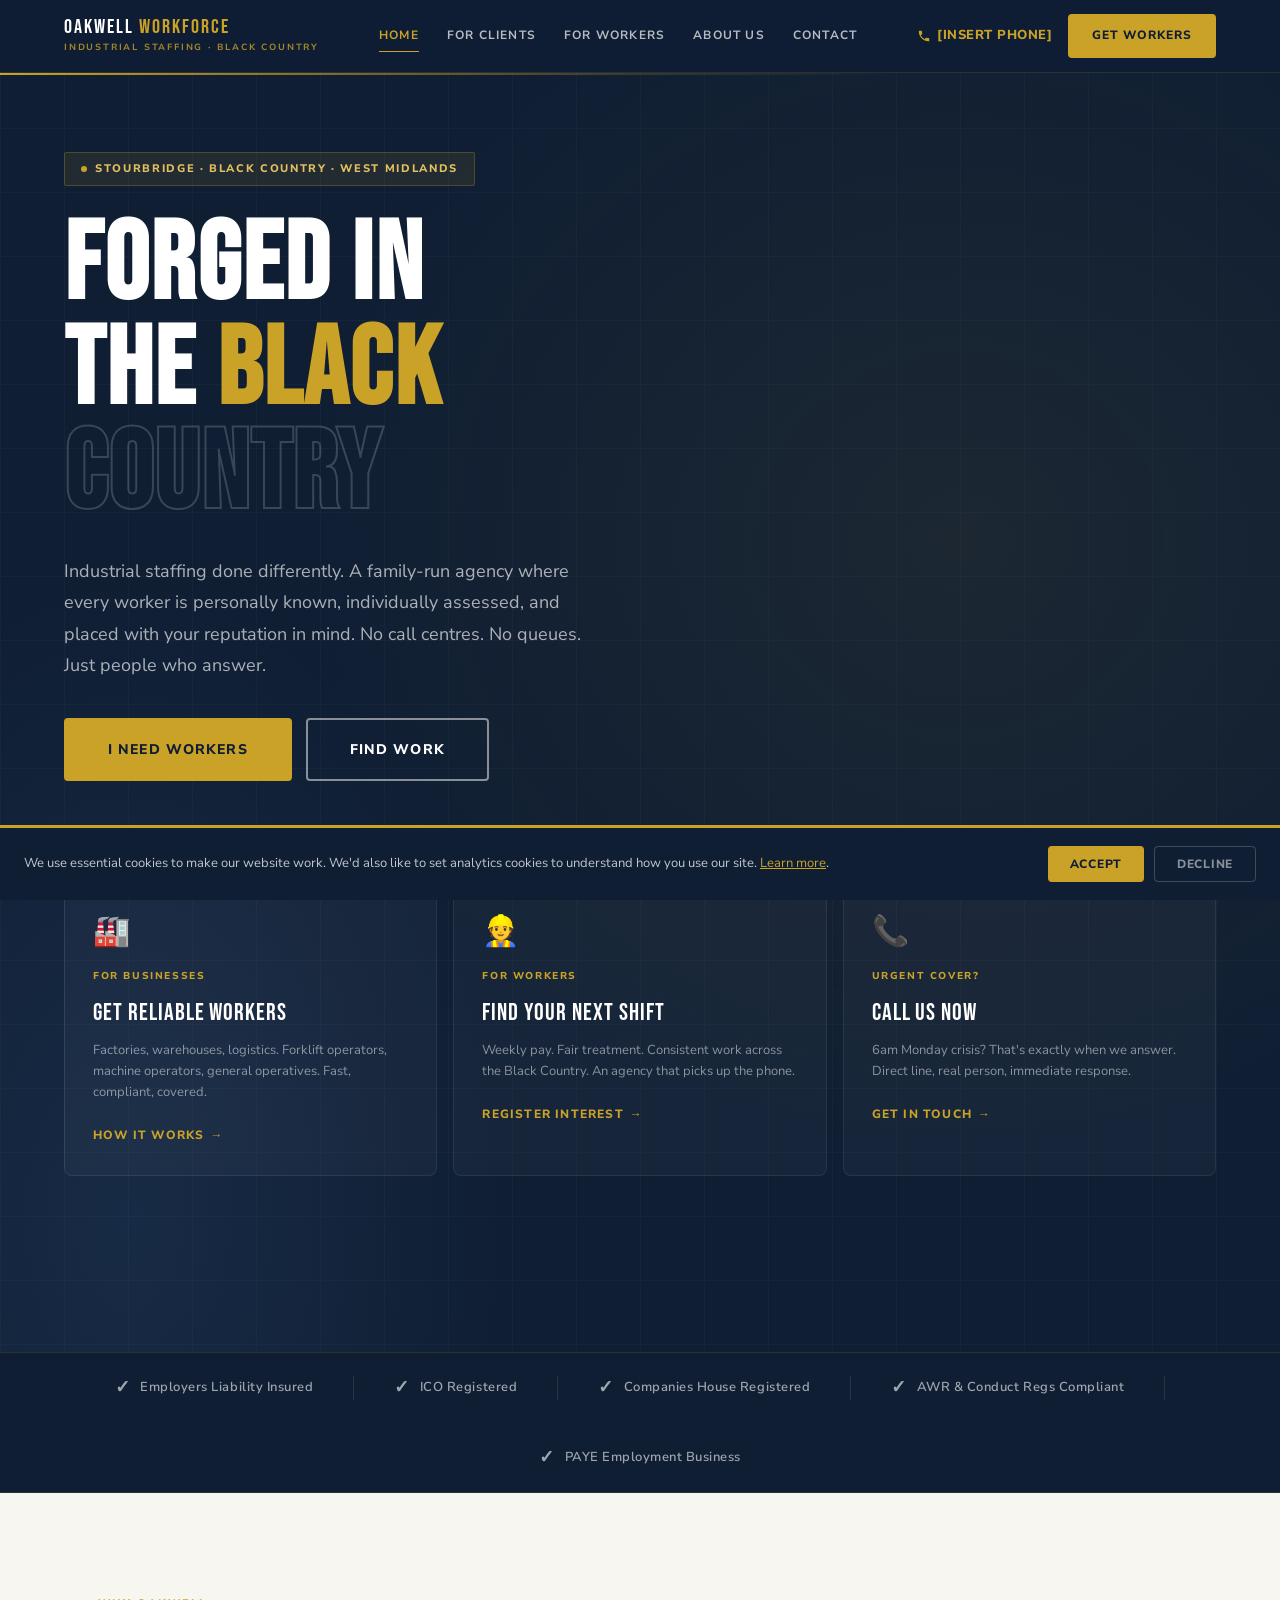
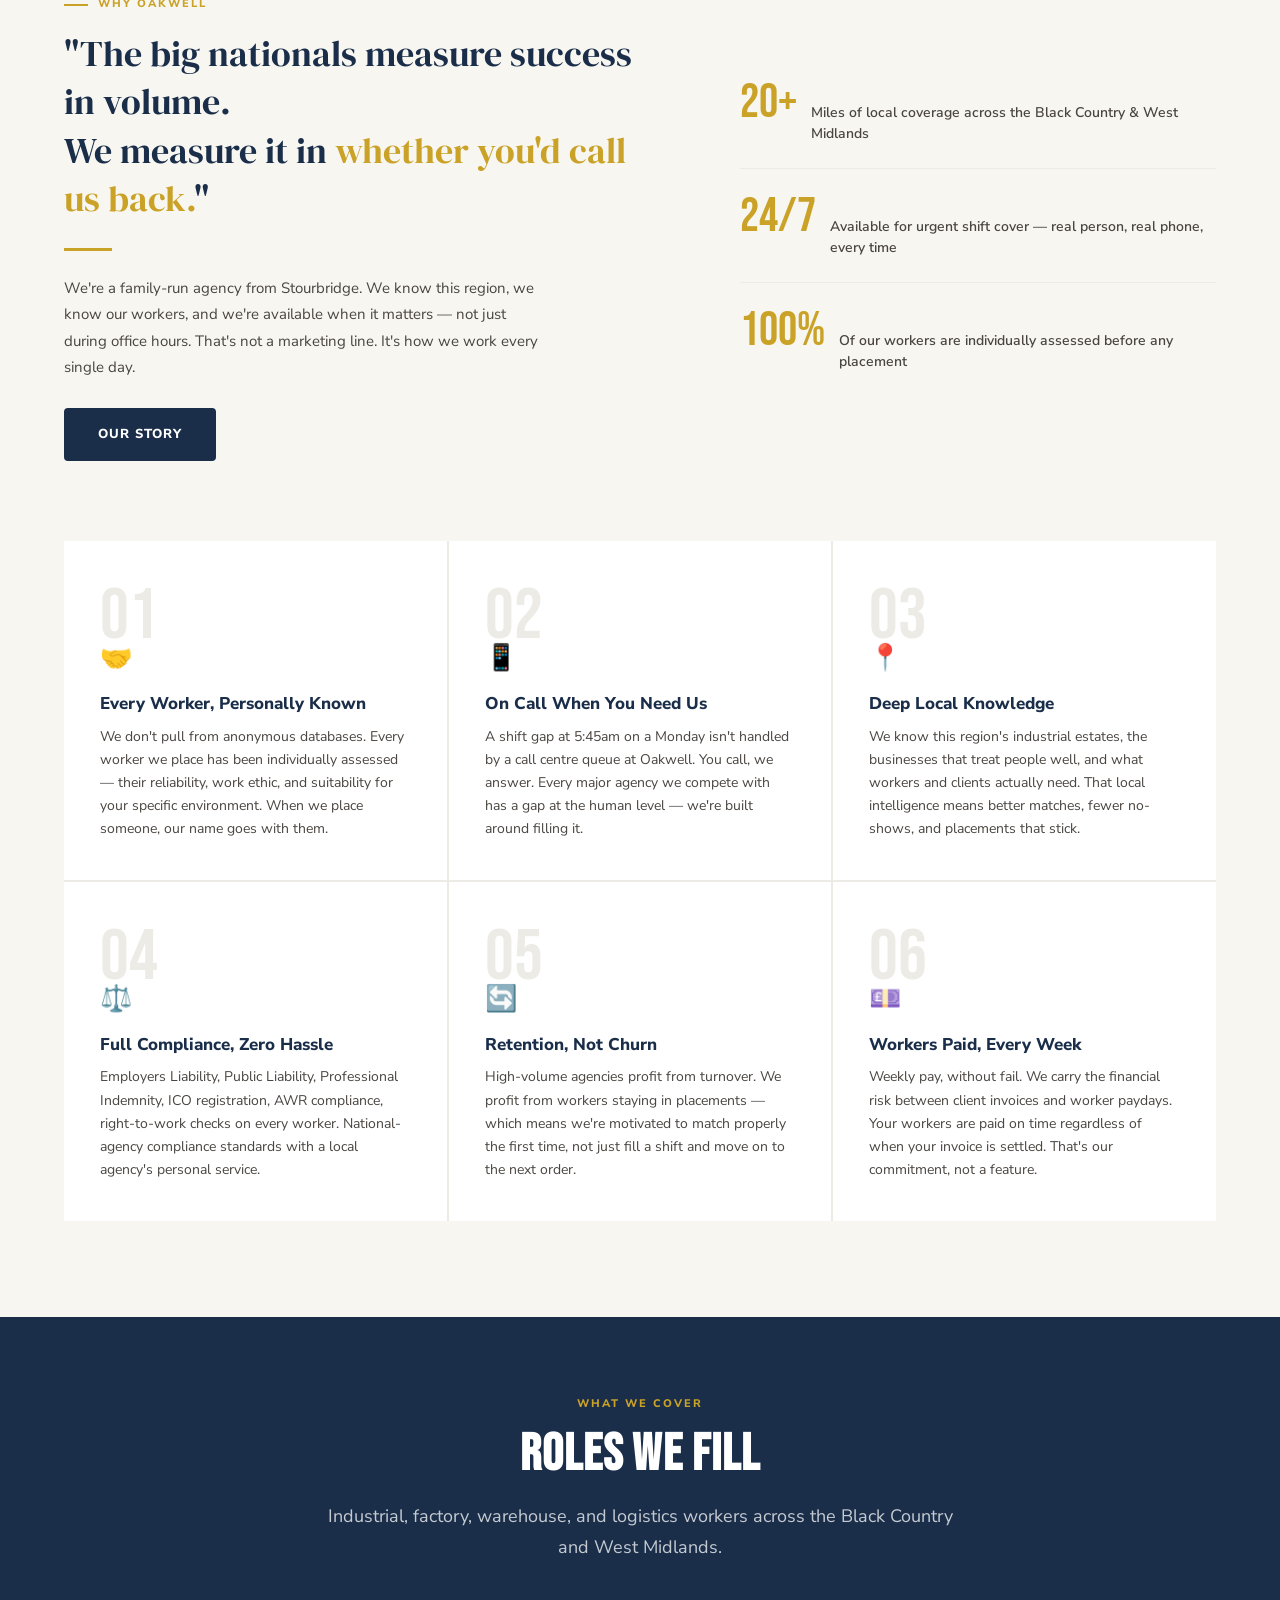
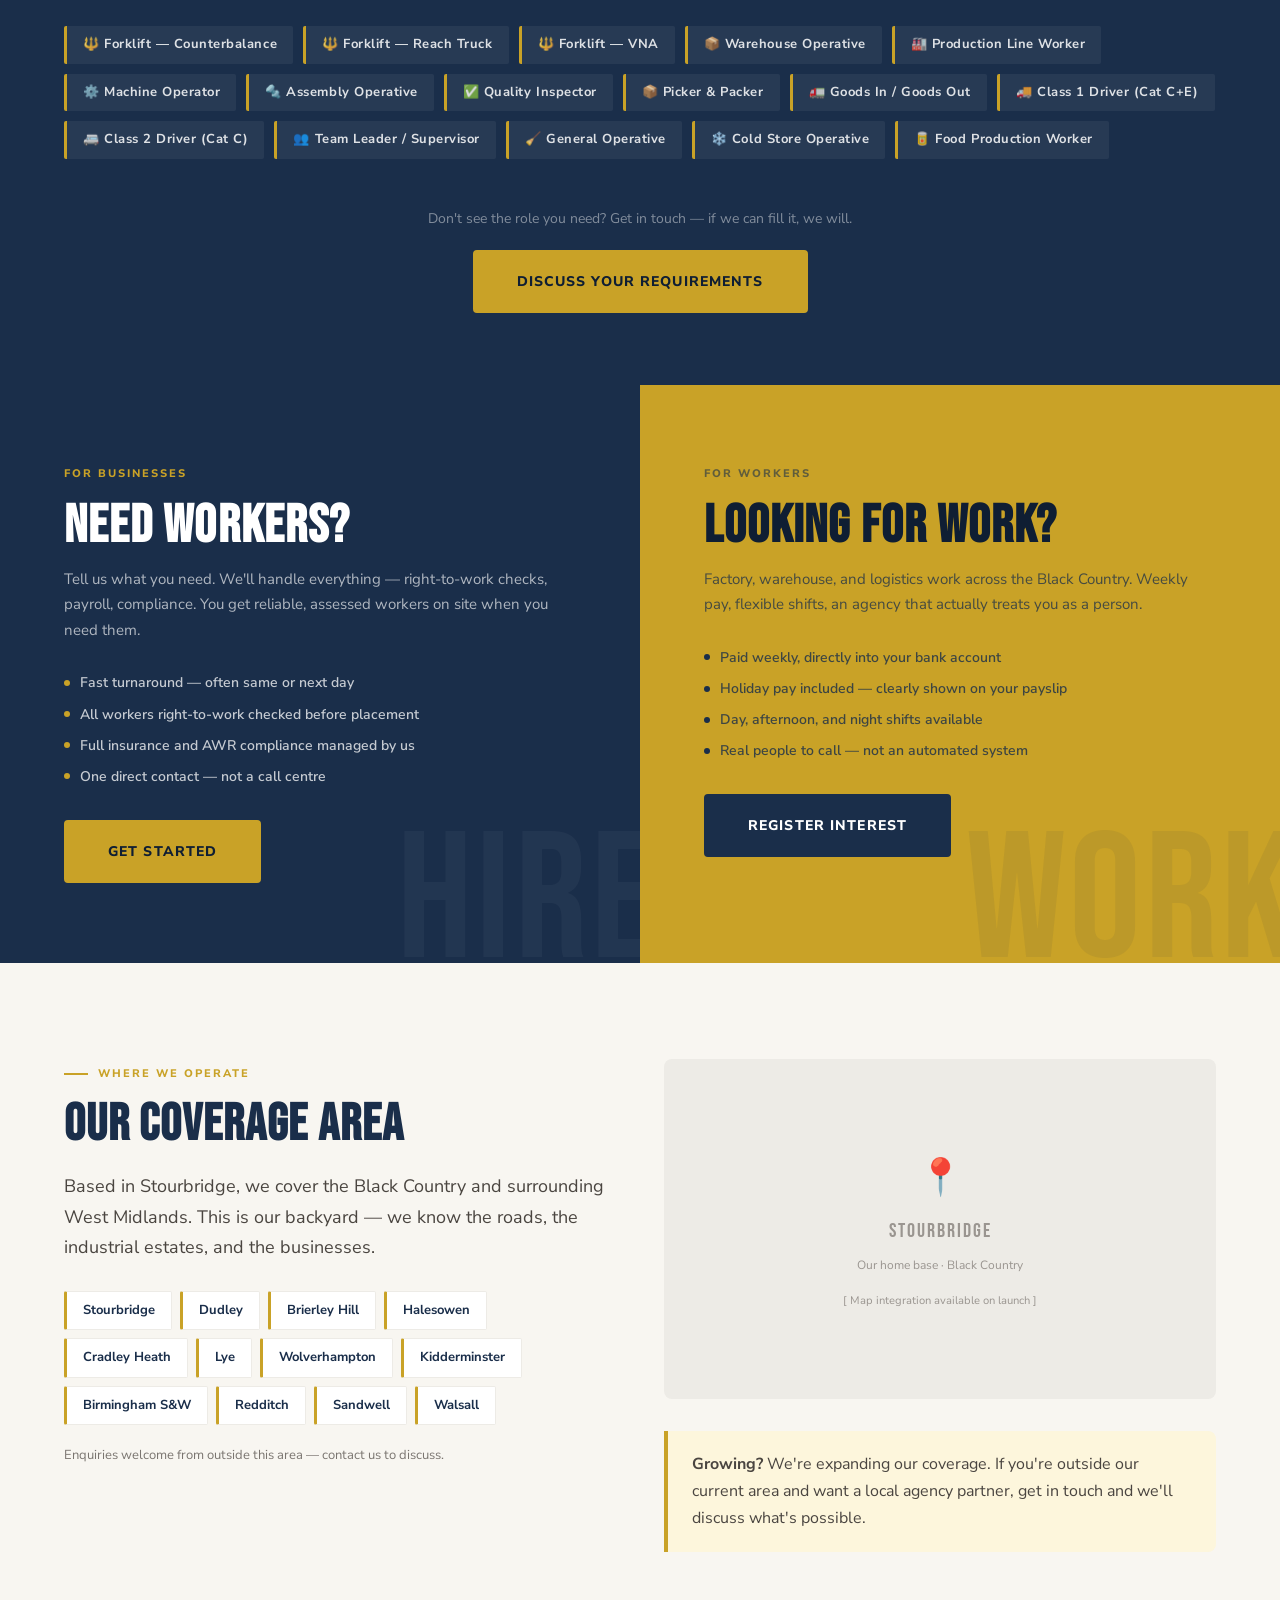
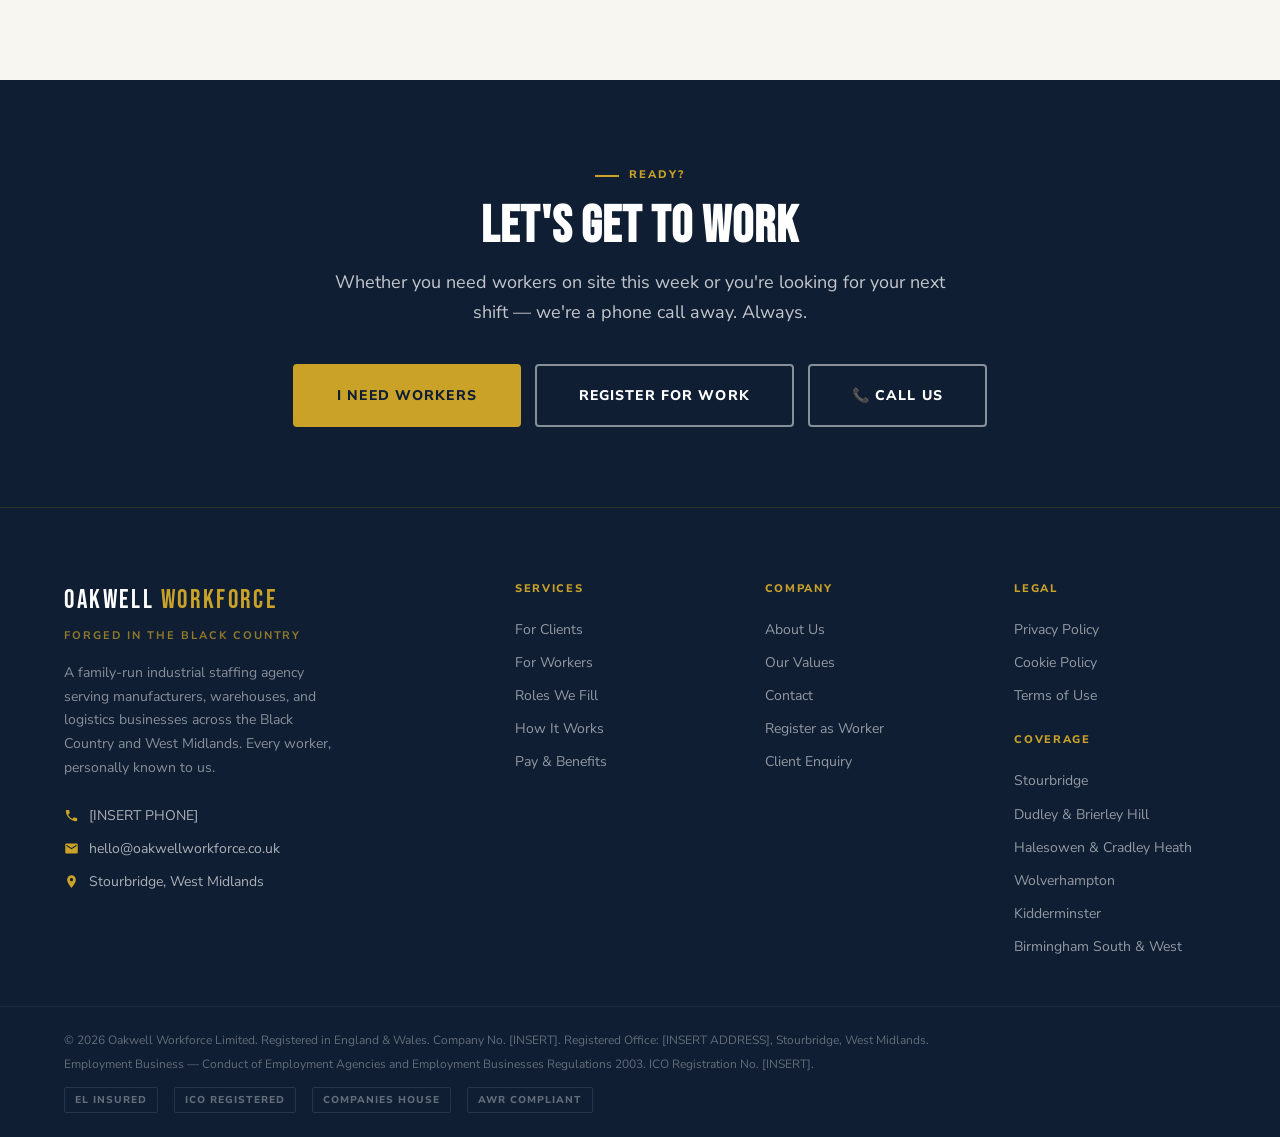
==== index.html @ 93617c96 "Add files via upload" ====
<!DOCTYPE html>
<html lang="en">
<head>
  <meta charset="UTF-8">
  <meta name="viewport" content="width=device-width, initial-scale=1.0">
  <title>Oakwell Workforce Limited | Industrial Staffing | Black Country & West Midlands</title>
  <meta name="description" content="Oakwell Workforce — a family-run industrial staffing agency based in Stourbridge. Forklift drivers, operatives, warehouse and factory workers. On call when you need us.">
  <link rel="stylesheet" href="css/style.css">
  <style>
    #hero {
      min-height:100vh;display:flex;align-items:center;
      background:var(--navy-dark);position:relative;overflow:hidden;padding-top:72px;
    }
    .hero-bg {
      position:absolute;inset:0;pointer-events:none;
      background:
        radial-gradient(ellipse 80% 70% at 75% 40%,rgba(201,162,39,0.07) 0%,transparent 65%),
        radial-gradient(ellipse 50% 80% at 10% 90%,rgba(26,46,74,0.8) 0%,transparent 60%);
    }
    .hero-grid {
      position:absolute;inset:0;pointer-events:none;opacity:0.025;
      background-image:linear-gradient(rgba(255,255,255,1) 1px,transparent 1px),
                       linear-gradient(90deg,rgba(255,255,255,1) 1px,transparent 1px);
      background-size:64px 64px;
    }
    .hero-line { position:absolute;top:72px;left:0;right:0;height:3px;background:linear-gradient(90deg,var(--gold) 0%,rgba(201,162,39,0.2) 50%,transparent 70%); }
    .hero-inner { position:relative;z-index:2;width:100%;max-width:1200px;margin:0 auto;padding:80px 24px; }
    .hero-badge {
      display:inline-flex;align-items:center;gap:8px;
      background:rgba(201,162,39,0.1);border:1px solid rgba(201,162,39,0.25);
      color:var(--gold-light);font-size:11px;font-weight:800;
      letter-spacing:0.15em;text-transform:uppercase;padding:7px 16px;border-radius:2px;margin-bottom:28px;
    }
    .badge-dot { width:6px;height:6px;background:var(--gold);border-radius:50%;animation:pulse 2s infinite; }
    @keyframes pulse { 0%,100%{opacity:1;transform:scale(1)} 50%{opacity:0.5;transform:scale(0.8)} }
    .hero-title {
      font-family:'Bebas Neue',sans-serif;font-size:clamp(56px,9vw,110px);
      color:var(--white);line-height:0.95;letter-spacing:0.02em;margin-bottom:28px;
    }
    .hero-title .gold { color:var(--gold); }
    .hero-title .ghost { -webkit-text-stroke:2px rgba(255,255,255,0.18);color:transparent; }
    .hero-body { font-size:clamp(15px,1.8vw,18px);color:rgba(255,255,255,0.65);max-width:540px;line-height:1.75;margin-bottom:36px; }
    .hero-fork { display:grid;grid-template-columns:repeat(3,1fr);gap:16px;margin-top:48px;padding-top:48px;border-top:1px solid rgba(255,255,255,0.08); }
    .fork-card {
      padding:28px;border:1px solid rgba(255,255,255,0.08);border-radius:var(--radius-lg);
      background:rgba(255,255,255,0.03);transition:var(--transition);position:relative;overflow:hidden;
    }
    .fork-card::before { content:'';position:absolute;top:0;left:0;right:0;height:2px;background:var(--gold);transform:scaleX(0);transition:transform 0.3s ease;transform-origin:left; }
    .fork-card:hover { background:rgba(255,255,255,0.06);border-color:rgba(201,162,39,0.25); }
    .fork-card:hover::before { transform:scaleX(1); }
    .fork-icon { font-size:30px;margin-bottom:12px; }
    .fork-lbl { font-size:10px;font-weight:800;letter-spacing:0.16em;text-transform:uppercase;color:var(--gold);margin-bottom:8px; }
    .fork-h { font-family:'Bebas Neue',sans-serif;font-size:24px;color:var(--white);margin-bottom:8px;letter-spacing:0.04em; }
    .fork-p { font-size:13px;color:rgba(255,255,255,0.5);margin-bottom:18px;line-height:1.6; }
    .fork-link { display:inline-flex;align-items:center;gap:6px;font-size:12px;font-weight:800;letter-spacing:0.1em;text-transform:uppercase;color:var(--gold);transition:gap 0.2s; }
    .fork-link:hover { gap:10px; }
    .fork-link::after { content:'→'; }

    /* USP GRID */
    .usp-grid { display:grid;grid-template-columns:repeat(3,1fr);gap:2px;background:var(--grey-light);margin-top:0; }
    .usp-item { background:var(--white);padding:40px 36px;transition:var(--transition);cursor:default; }
    .usp-item:hover { background:var(--navy-dark); }
    .usp-item:hover .usp-t,.usp-item:hover .usp-num { color:rgba(255,255,255,0.08); }
    .usp-item:hover .usp-h { color:var(--white); }
    .usp-item:hover .usp-b { color:rgba(255,255,255,0.6); }
    .usp-num { font-family:'Bebas Neue',sans-serif;font-size:72px;color:var(--grey-light);line-height:1;margin-bottom:-16px;display:block;transition:color 0.25s; }
    .usp-t { font-size:26px;margin-bottom:14px;transition:color 0.25s; }
    .usp-h { font-size:17px;font-weight:800;color:var(--navy);margin-bottom:10px;transition:color 0.25s; }
    .usp-b { font-size:14px;color:var(--text-mid);line-height:1.65;transition:color 0.25s; }

    /* CTA SPLIT */
    .cta-split { display:grid;grid-template-columns:1fr 1fr; }
    .cta-pane { padding:80px 64px;position:relative;overflow:hidden; }
    .cta-pane--navy { background:var(--navy); }
    .cta-pane--gold { background:var(--gold); }
    .cta-bg-word {
      position:absolute;bottom:-30px;right:-20px;
      font-family:'Bebas Neue',sans-serif;font-size:180px;line-height:1;
      pointer-events:none;user-select:none;letter-spacing:0.02em;
    }
    .cta-pane--navy .cta-bg-word { color:rgba(255,255,255,0.04); }
    .cta-pane--gold .cta-bg-word { color:rgba(26,46,74,0.07); }
    .cta-lbl { font-size:11px;font-weight:800;letter-spacing:0.18em;text-transform:uppercase;margin-bottom:16px; }
    .cta-pane--navy .cta-lbl { color:var(--gold); }
    .cta-pane--gold .cta-lbl { color:rgba(26,46,74,0.6); }
    .cta-h { font-family:'Bebas Neue',sans-serif;font-size:clamp(36px,4.5vw,54px);line-height:1;letter-spacing:0.02em;margin-bottom:14px; }
    .cta-pane--navy .cta-h { color:var(--white); }
    .cta-pane--gold .cta-h { color:var(--navy-dark); }
    .cta-p { font-size:15px;line-height:1.7;margin-bottom:28px; }
    .cta-pane--navy .cta-p { color:rgba(255,255,255,0.65); }
    .cta-pane--gold .cta-p { color:rgba(26,46,74,0.75); }
    .cta-pts { display:flex;flex-direction:column;gap:8px;margin-bottom:32px; }
    .cta-pt { display:flex;align-items:center;gap:10px;font-size:14px;font-weight:600; }
    .cta-pane--navy .cta-pt { color:rgba(255,255,255,0.75); }
    .cta-pane--gold .cta-pt { color:rgba(26,46,74,0.8); }
    .cta-pt::before { content:'';width:6px;height:6px;border-radius:50%;flex-shrink:0; }
    .cta-pane--navy .cta-pt::before { background:var(--gold); }
    .cta-pane--gold .cta-pt::before { background:var(--navy); }

    /* WHY */
    .why-cols { display:grid;grid-template-columns:5fr 4fr;gap:80px;align-items:center;margin-bottom:80px; }
    .why-q { font-family:'DM Serif Display',serif;font-size:clamp(22px,3vw,36px);color:var(--navy);line-height:1.35; }
    .why-q span { color:var(--gold); }
    .why-stats { display:flex;flex-direction:column; }
    .wstat { padding:24px 0;border-bottom:1px solid var(--grey-light);display:flex;align-items:baseline;gap:14px; }
    .wstat:first-child { padding-top:0; }
    .wstat:last-child { border-bottom:none;padding-bottom:0; }
    .wstat-n { font-family:'Bebas Neue',sans-serif;font-size:48px;color:var(--gold);line-height:1;flex-shrink:0; }
    .wstat-l { font-size:14px;color:var(--text-mid);line-height:1.5;font-weight:600; }

    /* AREAS */
    .area-pills { display:flex;flex-wrap:wrap;gap:8px; }
    .area-pill { padding:8px 16px;background:var(--white);border:1px solid var(--grey-light);border-radius:2px;font-size:13px;font-weight:700;color:var(--navy);border-left:3px solid var(--gold); }
    .map-block { background:var(--grey-light);border-radius:var(--radius-lg);height:340px;display:flex;align-items:center;justify-content:center;flex-direction:column;gap:8px; }
    .map-block-title { font-family:'Bebas Neue',sans-serif;font-size:20px;color:var(--grey);letter-spacing:0.1em; }

    @media(max-width:1024px) {
      .usp-grid { grid-template-columns:repeat(2,1fr); }
      .why-cols { grid-template-columns:1fr;gap:40px; }
    }
    @media(max-width:768px) {
      .hero-fork,.cta-split { grid-template-columns:1fr; }
      .usp-grid { grid-template-columns:1fr; }
      .cta-pane { padding:56px 28px; }
    }
  </style>
</head>
<body>
<div id="nav-placeholder"></div>

<!-- HERO -->
<section id="hero">
  <div class="hero-bg"></div>
  <div class="hero-grid"></div>
  <div class="hero-line"></div>
  <div class="hero-inner">
    <div class="hero-badge animate-fade-in"><span class="badge-dot"></span> Stourbridge · Black Country · West Midlands</div>
    <h1 class="hero-title animate-fade-up delay-1">FORGED IN<br>THE <span class="gold">BLACK</span><br><span class="ghost">COUNTRY</span></h1>
    <p class="hero-body animate-fade-up delay-2">Industrial staffing done differently. A family-run agency where every worker is personally known, individually assessed, and placed with your reputation in mind. No call centres. No queues. Just people who answer.</p>
    <div class="btn-group animate-fade-up delay-3">
      <a href="clients.html" class="btn btn--gold btn--lg">I Need Workers</a>
      <a href="workers.html" class="btn btn--outline-white btn--lg">Find Work</a>
    </div>
    <div class="hero-fork animate-fade-up delay-4">
      <div class="fork-card">
        <div class="fork-icon">🏭</div>
        <div class="fork-lbl">For Businesses</div>
        <div class="fork-h">GET RELIABLE WORKERS</div>
        <p class="fork-p">Factories, warehouses, logistics. Forklift operators, machine operators, general operatives. Fast, compliant, covered.</p>
        <a href="clients.html" class="fork-link">How it works</a>
      </div>
      <div class="fork-card">
        <div class="fork-icon">👷</div>
        <div class="fork-lbl">For Workers</div>
        <div class="fork-h">FIND YOUR NEXT SHIFT</div>
        <p class="fork-p">Weekly pay. Fair treatment. Consistent work across the Black Country. An agency that picks up the phone.</p>
        <a href="workers.html" class="fork-link">Register interest</a>
      </div>
      <div class="fork-card">
        <div class="fork-icon">📞</div>
        <div class="fork-lbl">Urgent Cover?</div>
        <div class="fork-h">CALL US NOW</div>
        <p class="fork-p">6am Monday crisis? That's exactly when we answer. Direct line, real person, immediate response.</p>
        <a href="contact.html" class="fork-link">Get in touch</a>
      </div>
    </div>
  </div>
</section>

<!-- TRUST BAR -->
<div class="trust-bar">
  <div class="trust-bar-inner container">
    <div class="trust-item"><span class="trust-item-icon">✓</span> Employers Liability Insured</div>
    <div class="trust-divider"></div>
    <div class="trust-item"><span class="trust-item-icon">✓</span> ICO Registered</div>
    <div class="trust-divider"></div>
    <div class="trust-item"><span class="trust-item-icon">✓</span> Companies House Registered</div>
    <div class="trust-divider"></div>
    <div class="trust-item"><span class="trust-item-icon">✓</span> AWR &amp; Conduct Regs Compliant</div>
    <div class="trust-divider"></div>
    <div class="trust-item"><span class="trust-item-icon">✓</span> PAYE Employment Business</div>
  </div>
</div>

<!-- WHY -->
<section style="background:var(--off-white)">
  <div class="container">
    <div class="why-cols">
      <div class="reveal">
        <span class="section-label">Why Oakwell</span>
        <p class="why-q">"The big nationals measure success in volume.<br>We measure it in <span>whether you'd call us back.</span>"</p>
        <div class="gold-line"></div>
        <p style="font-size:15px;color:var(--text-mid);line-height:1.75;max-width:480px;">We're a family-run agency from Stourbridge. We know this region, we know our workers, and we're available when it matters — not just during office hours. That's not a marketing line. It's how we work every single day.</p>
        <div style="margin-top:28px;"><a href="about.html" class="btn btn--navy">Our Story</a></div>
      </div>
      <div class="why-stats reveal">
        <div class="wstat">
          <span class="wstat-n">20+</span>
          <span class="wstat-l">Miles of local coverage across the Black Country &amp; West Midlands</span>
        </div>
        <div class="wstat">
          <span class="wstat-n">24/7</span>
          <span class="wstat-l">Available for urgent shift cover — real person, real phone, every time</span>
        </div>
        <div class="wstat">
          <span class="wstat-n">100%</span>
          <span class="wstat-l">Of our workers are individually assessed before any placement</span>
        </div>
      </div>
    </div>
    <!-- USP GRID -->
    <div class="usp-grid">
      <div class="usp-item reveal"><span class="usp-num">01</span><div class="usp-t">🤝</div><h3 class="usp-h">Every Worker, Personally Known</h3><p class="usp-b">We don't pull from anonymous databases. Every worker we place has been individually assessed — their reliability, work ethic, and suitability for your specific environment. When we place someone, our name goes with them.</p></div>
      <div class="usp-item reveal"><span class="usp-num">02</span><div class="usp-t">📱</div><h3 class="usp-h">On Call When You Need Us</h3><p class="usp-b">A shift gap at 5:45am on a Monday isn't handled by a call centre queue at Oakwell. You call, we answer. Every major agency we compete with has a gap at the human level — we're built around filling it.</p></div>
      <div class="usp-item reveal"><span class="usp-num">03</span><div class="usp-t">📍</div><h3 class="usp-h">Deep Local Knowledge</h3><p class="usp-b">We know this region's industrial estates, the businesses that treat people well, and what workers and clients actually need. That local intelligence means better matches, fewer no-shows, and placements that stick.</p></div>
      <div class="usp-item reveal"><span class="usp-num">04</span><div class="usp-t">⚖️</div><h3 class="usp-h">Full Compliance, Zero Hassle</h3><p class="usp-b">Employers Liability, Public Liability, Professional Indemnity, ICO registration, AWR compliance, right-to-work checks on every worker. National-agency compliance standards with a local agency's personal service.</p></div>
      <div class="usp-item reveal"><span class="usp-num">05</span><div class="usp-t">🔄</div><h3 class="usp-h">Retention, Not Churn</h3><p class="usp-b">High-volume agencies profit from turnover. We profit from workers staying in placements — which means we're motivated to match properly the first time, not just fill a shift and move on to the next order.</p></div>
      <div class="usp-item reveal"><span class="usp-num">06</span><div class="usp-t">💷</div><h3 class="usp-h">Workers Paid, Every Week</h3><p class="usp-b">Weekly pay, without fail. We carry the financial risk between client invoices and worker paydays. Your workers are paid on time regardless of when your invoice is settled. That's our commitment, not a feature.</p></div>
    </div>
  </div>
</section>

<!-- ROLES -->
<section style="background:var(--navy);padding:72px 0;">
  <div class="container">
    <div class="section-header section-header--center">
      <span class="section-label">What We Cover</span>
      <h2 class="section-title section-title--white">ROLES WE FILL</h2>
      <p class="section-subtitle section-subtitle--white">Industrial, factory, warehouse, and logistics workers across the Black Country and West Midlands.</p>
    </div>
    <div class="role-grid reveal">
      <span class="role-tag role-tag--dark">🔱 Forklift — Counterbalance</span>
      <span class="role-tag role-tag--dark">🔱 Forklift — Reach Truck</span>
      <span class="role-tag role-tag--dark">🔱 Forklift — VNA</span>
      <span class="role-tag role-tag--dark">📦 Warehouse Operative</span>
      <span class="role-tag role-tag--dark">🏭 Production Line Worker</span>
      <span class="role-tag role-tag--dark">⚙️ Machine Operator</span>
      <span class="role-tag role-tag--dark">🔩 Assembly Operative</span>
      <span class="role-tag role-tag--dark">✅ Quality Inspector</span>
      <span class="role-tag role-tag--dark">📦 Picker &amp; Packer</span>
      <span class="role-tag role-tag--dark">🚛 Goods In / Goods Out</span>
      <span class="role-tag role-tag--dark">🚚 Class 1 Driver (Cat C+E)</span>
      <span class="role-tag role-tag--dark">🚐 Class 2 Driver (Cat C)</span>
      <span class="role-tag role-tag--dark">👥 Team Leader / Supervisor</span>
      <span class="role-tag role-tag--dark">🧹 General Operative</span>
      <span class="role-tag role-tag--dark">❄️ Cold Store Operative</span>
      <span class="role-tag role-tag--dark">🥫 Food Production Worker</span>
    </div>
    <div style="text-align:center;margin-top:48px;" class="reveal">
      <p style="color:rgba(255,255,255,0.45);margin-bottom:20px;font-size:14px;">Don't see the role you need? Get in touch — if we can fill it, we will.</p>
      <a href="clients.html#enquiry" class="btn btn--gold btn--lg">Discuss Your Requirements</a>
    </div>
  </div>
</section>

<!-- CTA SPLIT -->
<div class="cta-split">
  <div class="cta-pane cta-pane--navy">
    <div class="cta-bg-word">HIRE</div>
    <div class="cta-lbl">For Businesses</div>
    <h2 class="cta-h">NEED WORKERS?</h2>
    <p class="cta-p">Tell us what you need. We'll handle everything — right-to-work checks, payroll, compliance. You get reliable, assessed workers on site when you need them.</p>
    <div class="cta-pts">
      <div class="cta-pt">Fast turnaround — often same or next day</div>
      <div class="cta-pt">All workers right-to-work checked before placement</div>
      <div class="cta-pt">Full insurance and AWR compliance managed by us</div>
      <div class="cta-pt">One direct contact — not a call centre</div>
    </div>
    <a href="clients.html" class="btn btn--gold btn--lg">Get Started</a>
  </div>
  <div class="cta-pane cta-pane--gold">
    <div class="cta-bg-word">WORK</div>
    <div class="cta-lbl">For Workers</div>
    <h2 class="cta-h">LOOKING FOR WORK?</h2>
    <p class="cta-p">Factory, warehouse, and logistics work across the Black Country. Weekly pay, flexible shifts, an agency that actually treats you as a person.</p>
    <div class="cta-pts">
      <div class="cta-pt">Paid weekly, directly into your bank account</div>
      <div class="cta-pt">Holiday pay included — clearly shown on your payslip</div>
      <div class="cta-pt">Day, afternoon, and night shifts available</div>
      <div class="cta-pt">Real people to call — not an automated system</div>
    </div>
    <a href="workers.html" class="btn btn--navy btn--lg">Register Interest</a>
  </div>
</div>

<!-- COVERAGE -->
<section style="background:var(--off-white)">
  <div class="container">
    <div class="grid-2 reveal">
      <div>
        <span class="section-label">Where We Operate</span>
        <h2 class="section-title">OUR COVERAGE AREA</h2>
        <p class="section-subtitle" style="margin-bottom:28px;">Based in Stourbridge, we cover the Black Country and surrounding West Midlands. This is our backyard — we know the roads, the industrial estates, and the businesses.</p>
        <div class="area-pills" style="margin-bottom:20px;">
          <span class="area-pill">Stourbridge</span><span class="area-pill">Dudley</span>
          <span class="area-pill">Brierley Hill</span><span class="area-pill">Halesowen</span>
          <span class="area-pill">Cradley Heath</span><span class="area-pill">Lye</span>
          <span class="area-pill">Wolverhampton</span><span class="area-pill">Kidderminster</span>
          <span class="area-pill">Birmingham S&amp;W</span><span class="area-pill">Redditch</span>
          <span class="area-pill">Sandwell</span><span class="area-pill">Walsall</span>
        </div>
        <p style="font-size:13px;color:var(--text-light);">Enquiries welcome from outside this area — contact us to discuss.</p>
      </div>
      <div>
        <div class="map-block" style="margin-bottom:20px;">
          <div style="font-size:36px;">📍</div>
          <div class="map-block-title">STOURBRIDGE</div>
          <div style="font-size:12px;color:var(--grey);">Our home base · Black Country</div>
          <div style="font-size:11px;color:var(--grey);margin-top:8px;">[ Map integration available on launch ]</div>
        </div>
        <div class="callout">
          <p><strong>Growing?</strong> We're expanding our coverage. If you're outside our current area and want a local agency partner, get in touch and we'll discuss what's possible.</p>
        </div>
      </div>
    </div>
  </div>
</section>

<!-- FINAL CTA -->
<section style="background:var(--navy-dark);padding:80px 0;text-align:center;">
  <div class="container--narrow">
    <span class="section-label">Ready?</span>
    <h2 class="section-title section-title--white reveal" style="margin-bottom:14px;">LET'S GET TO WORK</h2>
    <p class="section-subtitle section-subtitle--white reveal" style="margin:0 auto 36px;">Whether you need workers on site this week or you're looking for your next shift — we're a phone call away. Always.</p>
    <div class="btn-group flex-center reveal">
      <a href="clients.html#enquiry" class="btn btn--gold btn--lg">I Need Workers</a>
      <a href="workers.html#register" class="btn btn--outline-white btn--lg">Register for Work</a>
      <a href="tel:+441384000000" class="btn btn--outline-white btn--lg">📞 Call Us</a>
    </div>
  </div>
</section>

<div id="footer-placeholder"></div>
<script src="js/components.js"></script>
<script src="js/main.js"></script>
</body>
</html>
---- css/style.css ----
/* ═══════════════════════════════════════════════════════════════
   OAKWELL WORKFORCE LIMITED — MAIN STYLESHEET
   Theme: Forged in the Black Country — Dark, Industrial, Premium
   ═══════════════════════════════════════════════════════════════ */

@import url('https://fonts.googleapis.com/css2?family=Bebas+Neue&family=Nunito+Sans:ital,wght@0,300;0,400;0,600;0,700;0,800;1,400&family=DM+Serif+Display:ital@0;1&display=swap');

/* ── VARIABLES ─────────────────────────────────────────────────── */
:root {
  --navy:        #1A2E4A;
  --navy-dark:   #0F1E33;
  --navy-mid:    #243B5C;
  --navy-light:  #2E4E78;
  --gold:        #C9A227;
  --gold-light:  #E4C060;
  --gold-pale:   #FDF6DC;
  --gold-dim:    rgba(201,162,39,0.15);
  --white:       #FFFFFF;
  --off-white:   #F8F6F1;
  --grey-light:  #EDEBE6;
  --grey:        #9A9590;
  --grey-dark:   #6B6760;
  --text:        #1A1A1A;
  --text-mid:    #4A4540;
  --text-light:  #7A7570;
  --red:         #B91C1C;
  --green:       #166534;
  --green-bg:    #DCFCE7;
  --shadow-sm:   0 2px 8px rgba(26,46,74,0.08);
  --shadow:      0 4px 24px rgba(26,46,74,0.12);
  --shadow-lg:   0 12px 48px rgba(26,46,74,0.20);
  --shadow-xl:   0 24px 80px rgba(26,46,74,0.28);
  --radius:      4px;
  --radius-lg:   8px;
  --transition:  all 0.25s ease;
}

/* ── RESET ──────────────────────────────────────────────────────── */
*, *::before, *::after { box-sizing: border-box; margin: 0; padding: 0; }
html { scroll-behavior: smooth; font-size: 16px; }
body {
  font-family: 'Nunito Sans', sans-serif;
  color: var(--text); background: var(--white);
  overflow-x: hidden; line-height: 1.65;
  -webkit-font-smoothing: antialiased;
}
img { max-width: 100%; display: block; }
a { color: inherit; text-decoration: none; }
ul { list-style: none; }
input, textarea, select, button { font-family: inherit; }

/* ── TYPOGRAPHY ─────────────────────────────────────────────────── */
.display   { font-family: 'Bebas Neue', sans-serif; letter-spacing: 0.02em; line-height: 1; }
.serif     { font-family: 'DM Serif Display', serif; }
h1,h2,h3,h4 { line-height: 1.2; }

/* ── LAYOUT ─────────────────────────────────────────────────────── */
.container        { max-width: 1200px; margin: 0 auto; padding: 0 24px; }
.container--narrow{ max-width: 860px;  margin: 0 auto; padding: 0 24px; }
.container--wide  { max-width: 1400px; margin: 0 auto; padding: 0 24px; }
section           { padding: 96px 0; }

.grid-2  { display: grid; grid-template-columns: 1fr 1fr; gap: 48px; align-items: start; }
.grid-3  { display: grid; grid-template-columns: repeat(3,1fr); gap: 32px; }
.grid-4  { display: grid; grid-template-columns: repeat(4,1fr); gap: 24px; }
.grid-2-3{ display: grid; grid-template-columns: 2fr 3fr; gap: 64px; align-items: start; }
.grid-3-2{ display: grid; grid-template-columns: 3fr 2fr; gap: 64px; align-items: start; }

.text-center { text-align: center; }
.flex-center  { display:flex; align-items:center; justify-content:center; }
.flex-between { display:flex; align-items:center; justify-content:space-between; }

/* ── SECTION HEADERS ────────────────────────────────────────────── */
.section-label {
  display: inline-block;
  font-size: 11px; font-weight: 800; letter-spacing: 0.18em;
  text-transform: uppercase; color: var(--gold);
  margin-bottom: 16px;
}
.section-label::before {
  content: ''; display: inline-block; width: 24px; height: 2px;
  background: var(--gold); margin-right: 10px; vertical-align: middle;
}
.section-title {
  font-size: clamp(32px, 5vw, 52px);
  font-family: 'Bebas Neue', sans-serif;
  letter-spacing: 0.02em; line-height: 1;
  color: var(--navy); margin-bottom: 20px;
}
.section-title--white { color: var(--white); }
.section-subtitle {
  font-size: 18px; color: var(--text-mid);
  line-height: 1.7; max-width: 640px;
}
.section-subtitle--white { color: rgba(255,255,255,0.75); }
.section-header { margin-bottom: 64px; }
.section-header--center { text-align: center; }
.section-header--center .section-subtitle { margin: 0 auto; }
.section-header--center .section-label::before { display: none; }

/* ── BUTTONS ────────────────────────────────────────────────────── */
.btn {
  display: inline-flex; align-items: center; gap: 10px;
  padding: 14px 32px; font-weight: 800; font-size: 13px;
  letter-spacing: 0.08em; text-transform: uppercase;
  cursor: pointer; border: 2px solid transparent;
  transition: var(--transition); border-radius: var(--radius);
  white-space: nowrap; text-decoration: none;
}
.btn--gold    { background: var(--gold); color: var(--navy-dark); border-color: var(--gold); }
.btn--gold:hover { background: var(--gold-light); border-color: var(--gold-light); transform: translateY(-2px); box-shadow: 0 8px 24px rgba(201,162,39,0.35); }
.btn--navy    { background: var(--navy); color: var(--white); border-color: var(--navy); }
.btn--navy:hover { background: var(--navy-mid); border-color: var(--navy-mid); transform: translateY(-2px); box-shadow: var(--shadow); }
.btn--white   { background: var(--white); color: var(--navy); border-color: var(--white); }
.btn--white:hover { background: var(--off-white); transform: translateY(-2px); }
.btn--outline-gold { background: transparent; color: var(--gold); border-color: var(--gold); }
.btn--outline-gold:hover { background: var(--gold); color: var(--navy-dark); transform: translateY(-2px); }
.btn--outline-white { background: transparent; color: var(--white); border-color: rgba(255,255,255,0.5); }
.btn--outline-white:hover { border-color: var(--white); background: rgba(255,255,255,0.08); }
.btn--lg { padding: 18px 42px; font-size: 14px; }
.btn--sm { padding: 10px 22px; font-size: 12px; }
.btn-group { display: flex; gap: 14px; flex-wrap: wrap; }

/* ── COOKIE BANNER ──────────────────────────────────────────────── */
#cookie-banner {
  position: fixed; bottom: 0; left: 0; right: 0; z-index: 9999;
  background: var(--navy-dark); border-top: 3px solid var(--gold);
  padding: 18px 24px; display: flex; align-items: center;
  justify-content: space-between; gap: 16px; flex-wrap: wrap;
  transform: translateY(100%); transition: transform 0.4s ease;
}
#cookie-banner.visible { transform: translateY(0); }
#cookie-banner p { font-size: 13px; color: rgba(255,255,255,0.75); flex: 1; min-width: 260px; }
#cookie-banner a { color: var(--gold); text-decoration: underline; }
.cookie-btns { display: flex; gap: 10px; }
.cookie-btns button {
  padding: 9px 22px; font-size: 12px; font-weight: 800;
  border: none; cursor: pointer; border-radius: var(--radius);
  text-transform: uppercase; letter-spacing: 0.06em;
  transition: var(--transition);
}
#accept-cookies  { background: var(--gold); color: var(--navy-dark); }
#decline-cookies { background: transparent; color: rgba(255,255,255,0.5); border: 1px solid rgba(255,255,255,0.2); }
#accept-cookies:hover  { background: var(--gold-light); }
#decline-cookies:hover { color: var(--white); border-color: rgba(255,255,255,0.5); }

/* ── NAVIGATION ─────────────────────────────────────────────────── */
#main-nav {
  position: fixed; top: 0; left: 0; right: 0; z-index: 1000;
  background: rgba(15,30,51,0.96);
  backdrop-filter: blur(16px); -webkit-backdrop-filter: blur(16px);
  border-bottom: 1px solid rgba(201,162,39,0.15);
  transition: var(--transition);
}
#main-nav.scrolled { box-shadow: var(--shadow-xl); }
.nav-inner {
  display: flex; align-items: center; justify-content: space-between;
  height: 72px; max-width: 1200px; margin: 0 auto; padding: 0 24px;
  gap: 32px;
}
.nav-logo { display: flex; flex-direction: column; flex-shrink: 0; }
.nav-logo-name {
  font-family: 'Bebas Neue', sans-serif; font-size: 20px;
  color: var(--white); letter-spacing: 0.1em; line-height: 1;
}
.nav-logo-name span { color: var(--gold); }
.nav-logo-sub {
  font-size: 9px; color: rgba(201,162,39,0.8);
  letter-spacing: 0.2em; text-transform: uppercase;
  font-weight: 700; margin-top: 3px;
}
.nav-links {
  display: flex; align-items: center; gap: 28px; flex: 1;
  justify-content: center;
}
.nav-links a {
  color: rgba(255,255,255,0.7); font-size: 12px; font-weight: 700;
  letter-spacing: 0.1em; text-transform: uppercase;
  transition: color 0.2s; padding: 4px 0; position: relative;
}
.nav-links a::after {
  content: ''; position: absolute; bottom: -2px; left: 0; right: 0;
  height: 1px; background: var(--gold);
  transform: scaleX(0); transition: transform 0.2s;
}
.nav-links a:hover { color: var(--gold); }
.nav-links a:hover::after { transform: scaleX(1); }
.nav-links a.active { color: var(--gold); }
.nav-links a.active::after { transform: scaleX(1); }
.nav-right { display: flex; align-items: center; gap: 16px; flex-shrink: 0; }
.nav-tel {
  display: flex; align-items: center; gap: 6px;
  color: var(--gold); font-size: 13px; font-weight: 800;
  letter-spacing: 0.04em;
}
.nav-tel svg { width: 14px; height: 14px; fill: var(--gold); flex-shrink: 0; }
.hamburger {
  display: none; background: none; border: none;
  cursor: pointer; padding: 4px; flex-direction: column; gap: 5px;
}
.hamburger span {
  display: block; width: 22px; height: 2px;
  background: var(--white); transition: var(--transition);
}
.hamburger.open span:nth-child(1) { transform: rotate(45deg) translate(5px,5px); }
.hamburger.open span:nth-child(2) { opacity: 0; }
.hamburger.open span:nth-child(3) { transform: rotate(-45deg) translate(5px,-5px); }
.mobile-menu {
  display: none; background: var(--navy-dark);
  border-top: 1px solid rgba(201,162,39,0.15);
  padding: 16px 24px 24px;
}
.mobile-menu.open { display: block; }
.mobile-menu a {
  display: block; color: rgba(255,255,255,0.75); padding: 12px 0;
  font-size: 14px; font-weight: 700; letter-spacing: 0.06em;
  text-transform: uppercase; border-bottom: 1px solid rgba(255,255,255,0.06);
  transition: color 0.2s;
}
.mobile-menu a:hover { color: var(--gold); }
.mobile-menu .mobile-ctas { display: flex; gap: 12px; margin-top: 20px; flex-wrap: wrap; }
.mobile-menu .mobile-ctas .btn { flex: 1; min-width: 140px; justify-content: center; }
.mobile-tel { display: flex; align-items: center; gap: 8px; color: var(--gold); font-weight: 800; font-size: 16px; padding: 16px 0 8px; }

/* ── PAGE HERO (inner pages) ────────────────────────────────────── */
.page-hero {
  background: var(--navy-dark); padding: 160px 0 80px;
  position: relative; overflow: hidden;
}
.page-hero-bg {
  position: absolute; inset: 0;
  background: radial-gradient(ellipse 70% 70% at 80% 50%, rgba(201,162,39,0.06) 0%, transparent 70%);
}
.page-hero-line {
  position: absolute; top: 0; left: 0; right: 0; height: 3px;
  background: linear-gradient(90deg, var(--gold) 0%, transparent 60%);
}
.page-hero-content { position: relative; z-index: 2; }
.page-hero-label {
  font-size: 11px; font-weight: 800; letter-spacing: 0.18em;
  text-transform: uppercase; color: var(--gold); margin-bottom: 16px;
}
.page-hero-title {
  font-family: 'Bebas Neue', sans-serif;
  font-size: clamp(48px, 8vw, 88px); color: var(--white);
  line-height: 1; letter-spacing: 0.02em; margin-bottom: 20px;
}
.page-hero-title span { color: var(--gold); }
.page-hero-sub {
  font-size: 18px; color: rgba(255,255,255,0.7);
  max-width: 600px; line-height: 1.7;
}

/* ── CARDS ──────────────────────────────────────────────────────── */
.card {
  background: var(--white); border: 1px solid var(--grey-light);
  border-radius: var(--radius-lg); padding: 36px;
  transition: var(--transition); position: relative;
}
.card:hover { box-shadow: var(--shadow-lg); transform: translateY(-4px); border-color: transparent; }
.card--navy { background: var(--navy); border-color: transparent; color: var(--white); }
.card--navy:hover { background: var(--navy-mid); }
.card--dark { background: rgba(255,255,255,0.04); border-color: rgba(255,255,255,0.08); }
.card--dark:hover { background: rgba(255,255,255,0.07); border-color: rgba(201,162,39,0.3); }
.card-icon {
  width: 52px; height: 52px; border-radius: var(--radius);
  background: var(--gold-dim); display: flex; align-items: center;
  justify-content: center; margin-bottom: 20px; font-size: 24px;
}
.card-icon--navy { background: rgba(255,255,255,0.08); }
.card-title { font-size: 19px; font-weight: 800; margin-bottom: 10px; color: var(--navy); }
.card-title--white { color: var(--white); }
.card-body { font-size: 15px; color: var(--text-mid); line-height: 1.65; }
.card-body--white { color: rgba(255,255,255,0.7); }

/* ── FORMS ──────────────────────────────────────────────────────── */
.form-grid { display: grid; grid-template-columns: 1fr 1fr; gap: 20px; }
.form-group { display: flex; flex-direction: column; gap: 6px; }
.form-group--full { grid-column: 1 / -1; }
.form-label {
  font-size: 12px; font-weight: 800; letter-spacing: 0.1em;
  text-transform: uppercase; color: var(--navy);
}
.form-label--white { color: rgba(255,255,255,0.8); }
.form-input, .form-select, .form-textarea {
  padding: 13px 16px; border: 1.5px solid var(--grey-light);
  border-radius: var(--radius); font-size: 15px; color: var(--text);
  background: var(--white); transition: var(--transition);
  outline: none; width: 100%;
}
.form-input:focus, .form-select:focus, .form-textarea:focus {
  border-color: var(--gold); box-shadow: 0 0 0 3px rgba(201,162,39,0.12);
}
.form-input--dark, .form-select--dark, .form-textarea--dark {
  background: rgba(255,255,255,0.06); border-color: rgba(255,255,255,0.12);
  color: var(--white);
}
.form-input--dark::placeholder,
.form-textarea--dark::placeholder { color: rgba(255,255,255,0.35); }
.form-input--dark:focus, .form-textarea--dark:focus {
  border-color: var(--gold); background: rgba(255,255,255,0.08);
}
.form-textarea { resize: vertical; min-height: 120px; }
.form-select--dark option { background: var(--navy-dark); color: var(--white); }
.form-note { font-size: 12px; color: var(--grey-dark); margin-top: 6px; }
.form-note--white { color: rgba(255,255,255,0.45); }
.form-success {
  display: none; background: var(--green-bg);
  border: 1px solid var(--green); border-radius: var(--radius-lg);
  padding: 20px 24px; text-align: center; margin-top: 20px;
}
.form-success p { color: var(--green); font-weight: 700; }

/* ── TRUST BADGES ───────────────────────────────────────────────── */
.trust-bar {
  background: var(--navy-dark); border-top: 1px solid rgba(201,162,39,0.15);
  border-bottom: 1px solid rgba(201,162,39,0.15); padding: 20px 0;
}
.trust-bar-inner {
  display: flex; align-items: center; justify-content: center;
  gap: 40px; flex-wrap: wrap;
}
.trust-item {
  display: flex; align-items: center; gap: 10px;
  color: rgba(255,255,255,0.6); font-size: 13px; font-weight: 600;
  letter-spacing: 0.04em;
}
.trust-item-icon { font-size: 18px; }
.trust-divider {
  width: 1px; height: 24px; background: rgba(255,255,255,0.1);
}

/* ── STATS ──────────────────────────────────────────────────────── */
.stat-block { text-align: center; padding: 32px 16px; }
.stat-number {
  font-family: 'Bebas Neue', sans-serif; font-size: 64px;
  color: var(--gold); letter-spacing: 0.02em; line-height: 1;
}
.stat-label {
  font-size: 13px; font-weight: 700; letter-spacing: 0.1em;
  text-transform: uppercase; color: rgba(255,255,255,0.55);
  margin-top: 8px;
}

/* ── PROCESS STEPS ──────────────────────────────────────────────── */
.step { display: flex; gap: 24px; align-items: flex-start; margin-bottom: 40px; }
.step:last-child { margin-bottom: 0; }
.step-num {
  width: 44px; height: 44px; border-radius: 50%;
  background: var(--gold); color: var(--navy-dark);
  font-family: 'Bebas Neue', sans-serif; font-size: 22px;
  display: flex; align-items: center; justify-content: center;
  flex-shrink: 0; box-shadow: 0 4px 16px rgba(201,162,39,0.4);
}
.step-num--outline {
  background: transparent; border: 2px solid var(--gold);
  color: var(--gold); box-shadow: none;
}
.step-content h4 { font-size: 17px; font-weight: 800; margin-bottom: 6px; color: var(--navy); }
.step-content h4--white { color: var(--white); }
.step-content p { font-size: 15px; color: var(--text-mid); line-height: 1.6; }

/* ── ROLE TAGS ──────────────────────────────────────────────────── */
.role-grid { display: flex; flex-wrap: wrap; gap: 10px; }
.role-tag {
  display: inline-flex; align-items: center; gap: 6px;
  padding: 8px 16px; background: var(--grey-light);
  border-radius: 2px; font-size: 13px; font-weight: 700;
  color: var(--navy); letter-spacing: 0.04em;
  border-left: 3px solid var(--gold); transition: var(--transition);
}
.role-tag:hover { background: var(--gold-pale); }
.role-tag--dark {
  background: rgba(255,255,255,0.06); color: rgba(255,255,255,0.85);
  border-left-color: var(--gold);
}
.role-tag--dark:hover { background: rgba(201,162,39,0.12); }

/* ── DIVIDERS ───────────────────────────────────────────────────── */
.gold-line { width: 48px; height: 3px; background: var(--gold); margin: 24px 0; }
.gold-line--center { margin: 24px auto; }

/* ── QUOTE / CALLOUT ────────────────────────────────────────────── */
.callout {
  border-left: 4px solid var(--gold); padding: 20px 24px;
  background: var(--gold-pale); border-radius: 0 var(--radius-lg) var(--radius-lg) 0;
  margin: 32px 0;
}
.callout p { font-size: 16px; color: var(--text-mid); line-height: 1.7; }
.callout--dark {
  background: rgba(201,162,39,0.08); border-left-color: var(--gold);
}
.callout--dark p { color: rgba(255,255,255,0.75); }

/* ── CHECKLIST ──────────────────────────────────────────────────── */
.check-list { display: flex; flex-direction: column; gap: 12px; }
.check-item {
  display: flex; align-items: flex-start; gap: 12px;
  font-size: 15px; color: var(--text-mid); line-height: 1.5;
}
.check-item::before {
  content: ''; width: 18px; height: 18px; border-radius: 50%;
  background: var(--gold); flex-shrink: 0; margin-top: 2px;
  display: flex; align-items: center; justify-content: center;
  background-image: url("data:image/svg+xml,%3Csvg xmlns='http://www.w3.org/2000/svg' viewBox='0 0 12 12'%3E%3Cpath d='M2 6l3 3 5-5' stroke='%231A2E4A' stroke-width='2' fill='none' stroke-linecap='round'/%3E%3C/svg%3E");
  background-size: 12px; background-repeat: no-repeat; background-position: center;
}
.check-item--white { color: rgba(255,255,255,0.8); }

/* ── FOOTER ─────────────────────────────────────────────────────── */
#main-footer {
  background: var(--navy-dark);
  border-top: 1px solid rgba(201,162,39,0.15);
}
.footer-main { padding: 72px 0 48px; }
.footer-grid {
  display: grid; grid-template-columns: 2fr 1fr 1fr 1fr; gap: 48px;
}
.footer-brand-name {
  font-family: 'Bebas Neue', sans-serif; font-size: 26px;
  color: var(--white); letter-spacing: 0.1em; margin-bottom: 4px;
}
.footer-brand-name span { color: var(--gold); }
.footer-brand-tagline {
  font-size: 11px; color: rgba(201,162,39,0.7);
  letter-spacing: 0.18em; text-transform: uppercase; font-weight: 700;
  margin-bottom: 16px;
}
.footer-desc {
  font-size: 14px; color: rgba(255,255,255,0.5);
  line-height: 1.7; margin-bottom: 24px; max-width: 280px;
}
.footer-contact-item {
  display: flex; align-items: center; gap: 10px;
  color: rgba(255,255,255,0.65); font-size: 14px; margin-bottom: 10px;
}
.footer-contact-item svg { width: 15px; height: 15px; fill: var(--gold); flex-shrink: 0; }
.footer-col-title {
  font-size: 11px; font-weight: 800; letter-spacing: 0.15em;
  text-transform: uppercase; color: var(--gold); margin-bottom: 20px;
}
.footer-links { display: flex; flex-direction: column; gap: 10px; }
.footer-links a {
  font-size: 14px; color: rgba(255,255,255,0.55);
  transition: color 0.2s;
}
.footer-links a:hover { color: var(--gold); }
.footer-bottom {
  border-top: 1px solid rgba(255,255,255,0.06);
  padding: 24px 0;
}
.footer-bottom-inner {
  display: flex; align-items: center; justify-content: space-between;
  flex-wrap: wrap; gap: 12px;
}
.footer-legal { font-size: 12px; color: rgba(255,255,255,0.35); }
.footer-legal a { color: rgba(255,255,255,0.5); transition: color 0.2s; }
.footer-legal a:hover { color: var(--gold); }
.footer-legal-links { display: flex; gap: 20px; }
.footer-credentials {
  display: flex; gap: 16px; flex-wrap: wrap;
}
.footer-cred-badge {
  font-size: 10px; font-weight: 800; letter-spacing: 0.1em;
  text-transform: uppercase; color: rgba(255,255,255,0.35);
  border: 1px solid rgba(255,255,255,0.1); padding: 4px 10px;
  border-radius: 2px;
}

/* ── ANIMATIONS ─────────────────────────────────────────────────── */
@keyframes fadeUp {
  from { opacity: 0; transform: translateY(32px); }
  to   { opacity: 1; transform: translateY(0); }
}
@keyframes fadeIn {
  from { opacity: 0; }
  to   { opacity: 1; }
}
@keyframes slideInLeft {
  from { opacity: 0; transform: translateX(-24px); }
  to   { opacity: 1; transform: translateX(0); }
}
.animate-fade-up   { animation: fadeUp 0.7s ease forwards; }
.animate-fade-in   { animation: fadeIn 0.6s ease forwards; }
.delay-1 { animation-delay: 0.1s; }
.delay-2 { animation-delay: 0.2s; }
.delay-3 { animation-delay: 0.3s; }
.delay-4 { animation-delay: 0.4s; }
.delay-5 { animation-delay: 0.5s; }

.reveal { opacity: 0; transform: translateY(24px); transition: opacity 0.7s ease, transform 0.7s ease; }
.reveal.visible { opacity: 1; transform: translateY(0); }

/* ── NOTIFICATION / ALERT ───────────────────────────────────────── */
.alert {
  padding: 14px 20px; border-radius: var(--radius);
  font-size: 14px; font-weight: 600; margin-top: 16px; display: none;
}
.alert--success { background: var(--green-bg); color: var(--green); border: 1px solid var(--green); }
.alert--error   { background: #FEE2E2; color: var(--red); border: 1px solid var(--red); }
.alert.show { display: block; }

/* ── RESPONSIVE ─────────────────────────────────────────────────── */
@media (max-width: 1024px) {
  .grid-4 { grid-template-columns: repeat(2,1fr); }
  .footer-grid { grid-template-columns: 1fr 1fr; gap: 40px; }
}

@media (max-width: 768px) {
  section { padding: 64px 0; }
  .nav-links { display: none; }
  .nav-right .btn { display: none; }
  .nav-right .nav-tel { display: none; }
  .hamburger { display: flex; }
  .grid-2, .grid-3, .grid-2-3, .grid-3-2 { grid-template-columns: 1fr; gap: 32px; }
  .form-grid { grid-template-columns: 1fr; }
  .footer-grid { grid-template-columns: 1fr; gap: 32px; }
  .footer-bottom-inner { flex-direction: column; align-items: flex-start; }
  .trust-bar-inner { gap: 20px; }
  .trust-divider { display: none; }
  .section-title { font-size: clamp(28px, 8vw, 40px); }
  .page-hero { padding: 130px 0 60px; }
}

@media (max-width: 480px) {
  .container { padding: 0 16px; }
  .btn--lg { padding: 14px 28px; font-size: 13px; }
  .btn-group { flex-direction: column; }
  .btn-group .btn { width: 100%; justify-content: center; }
}
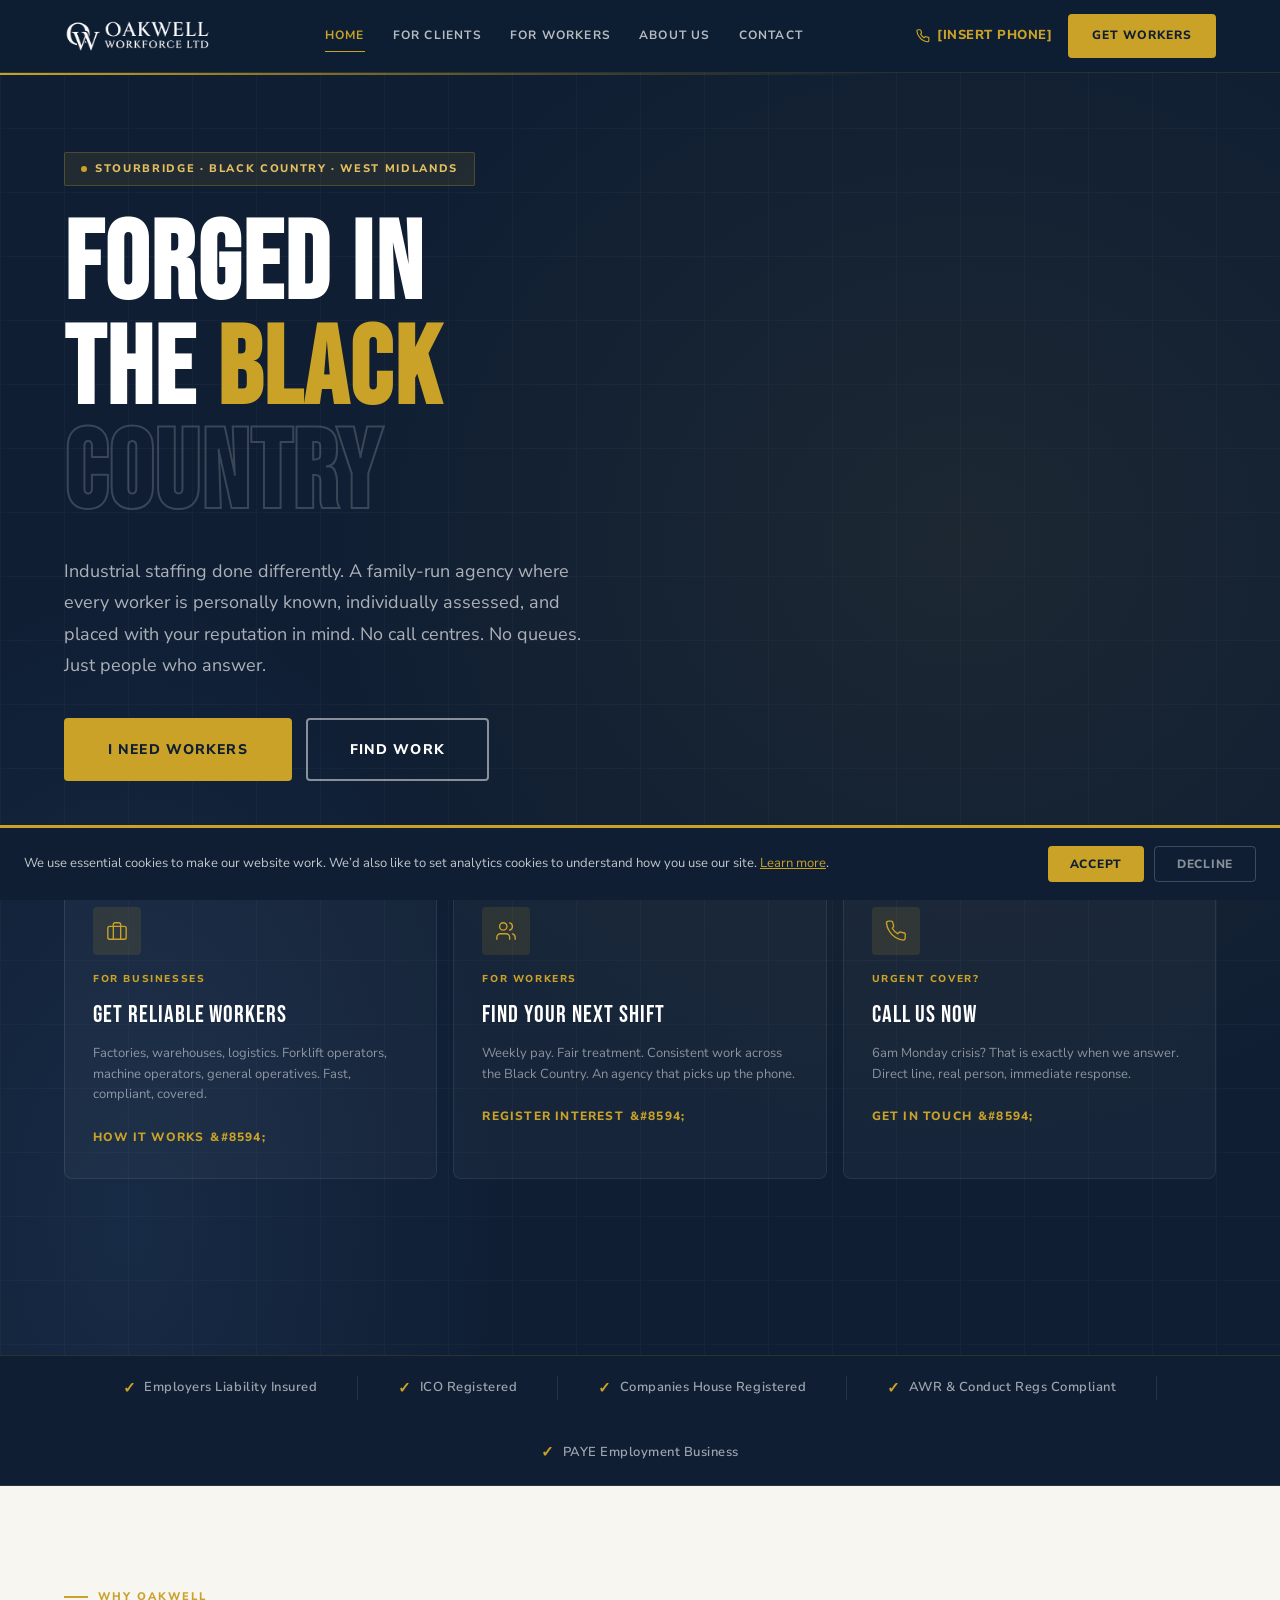
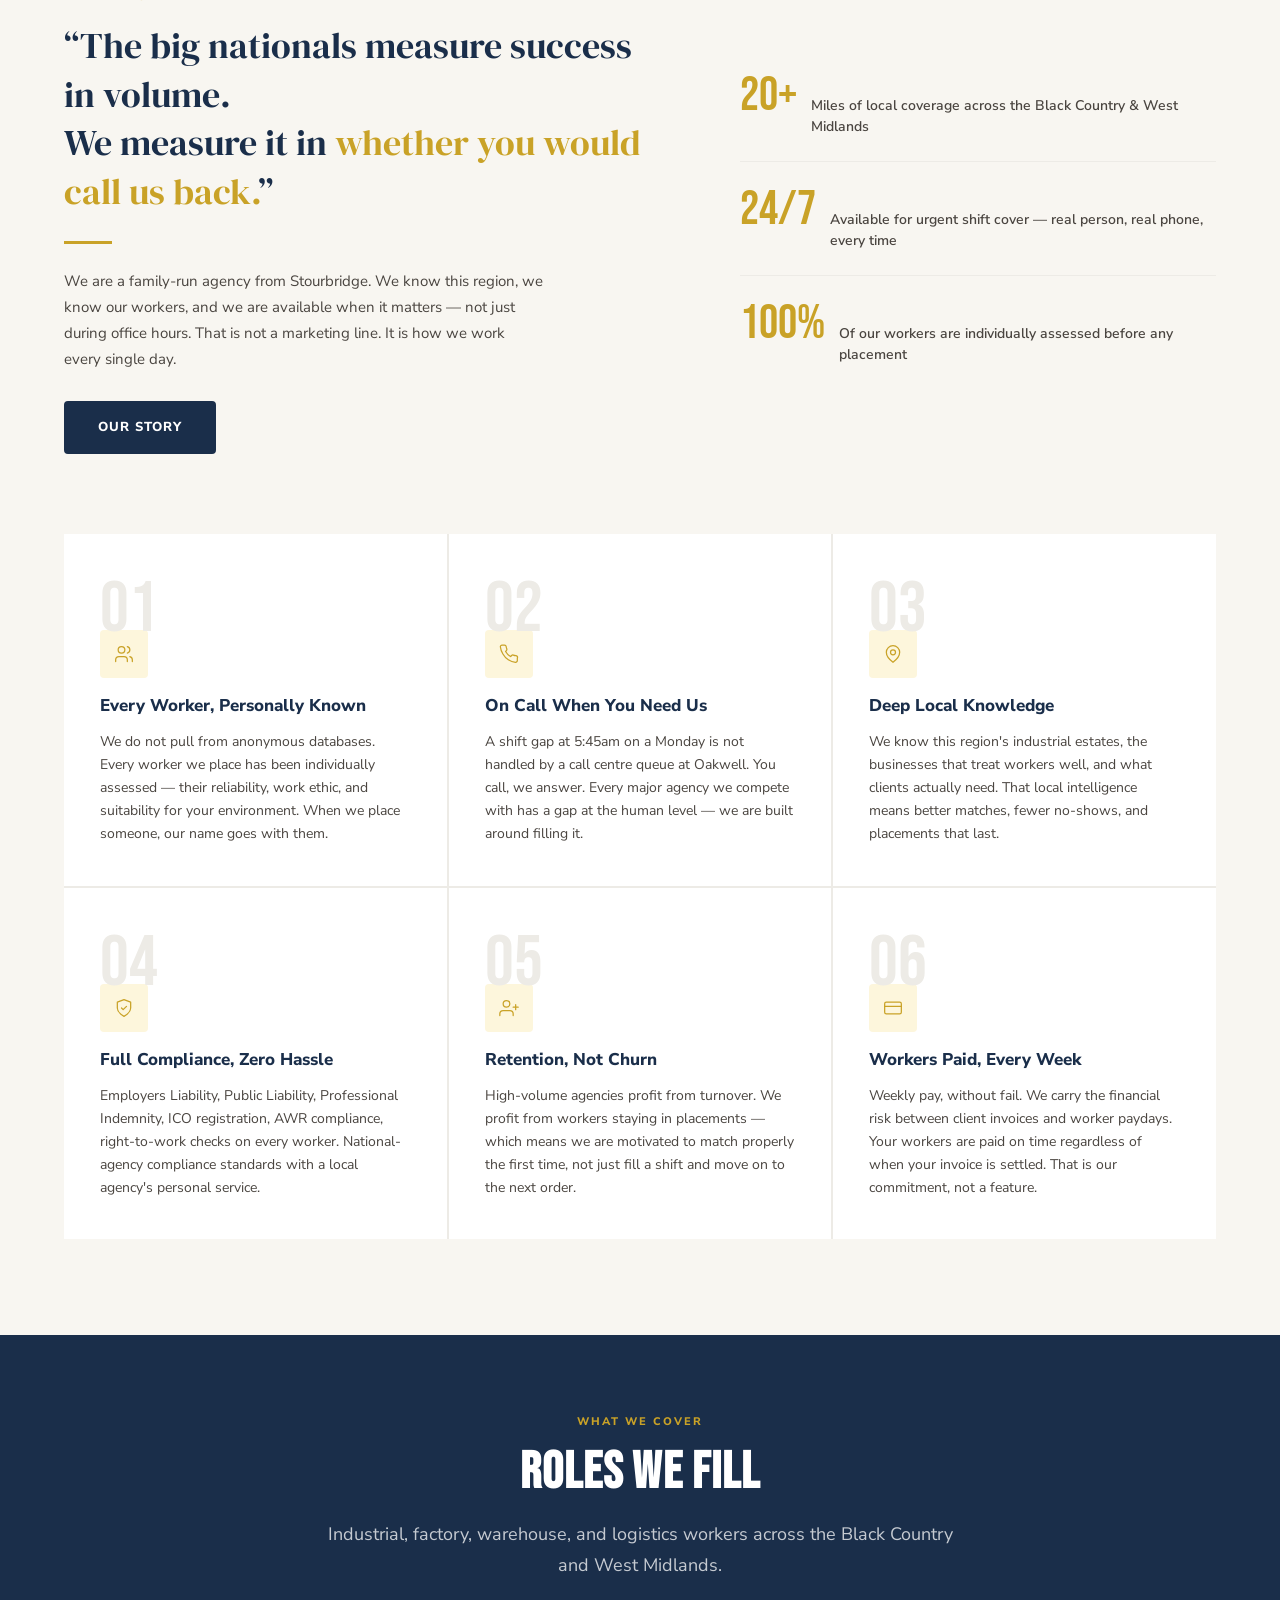
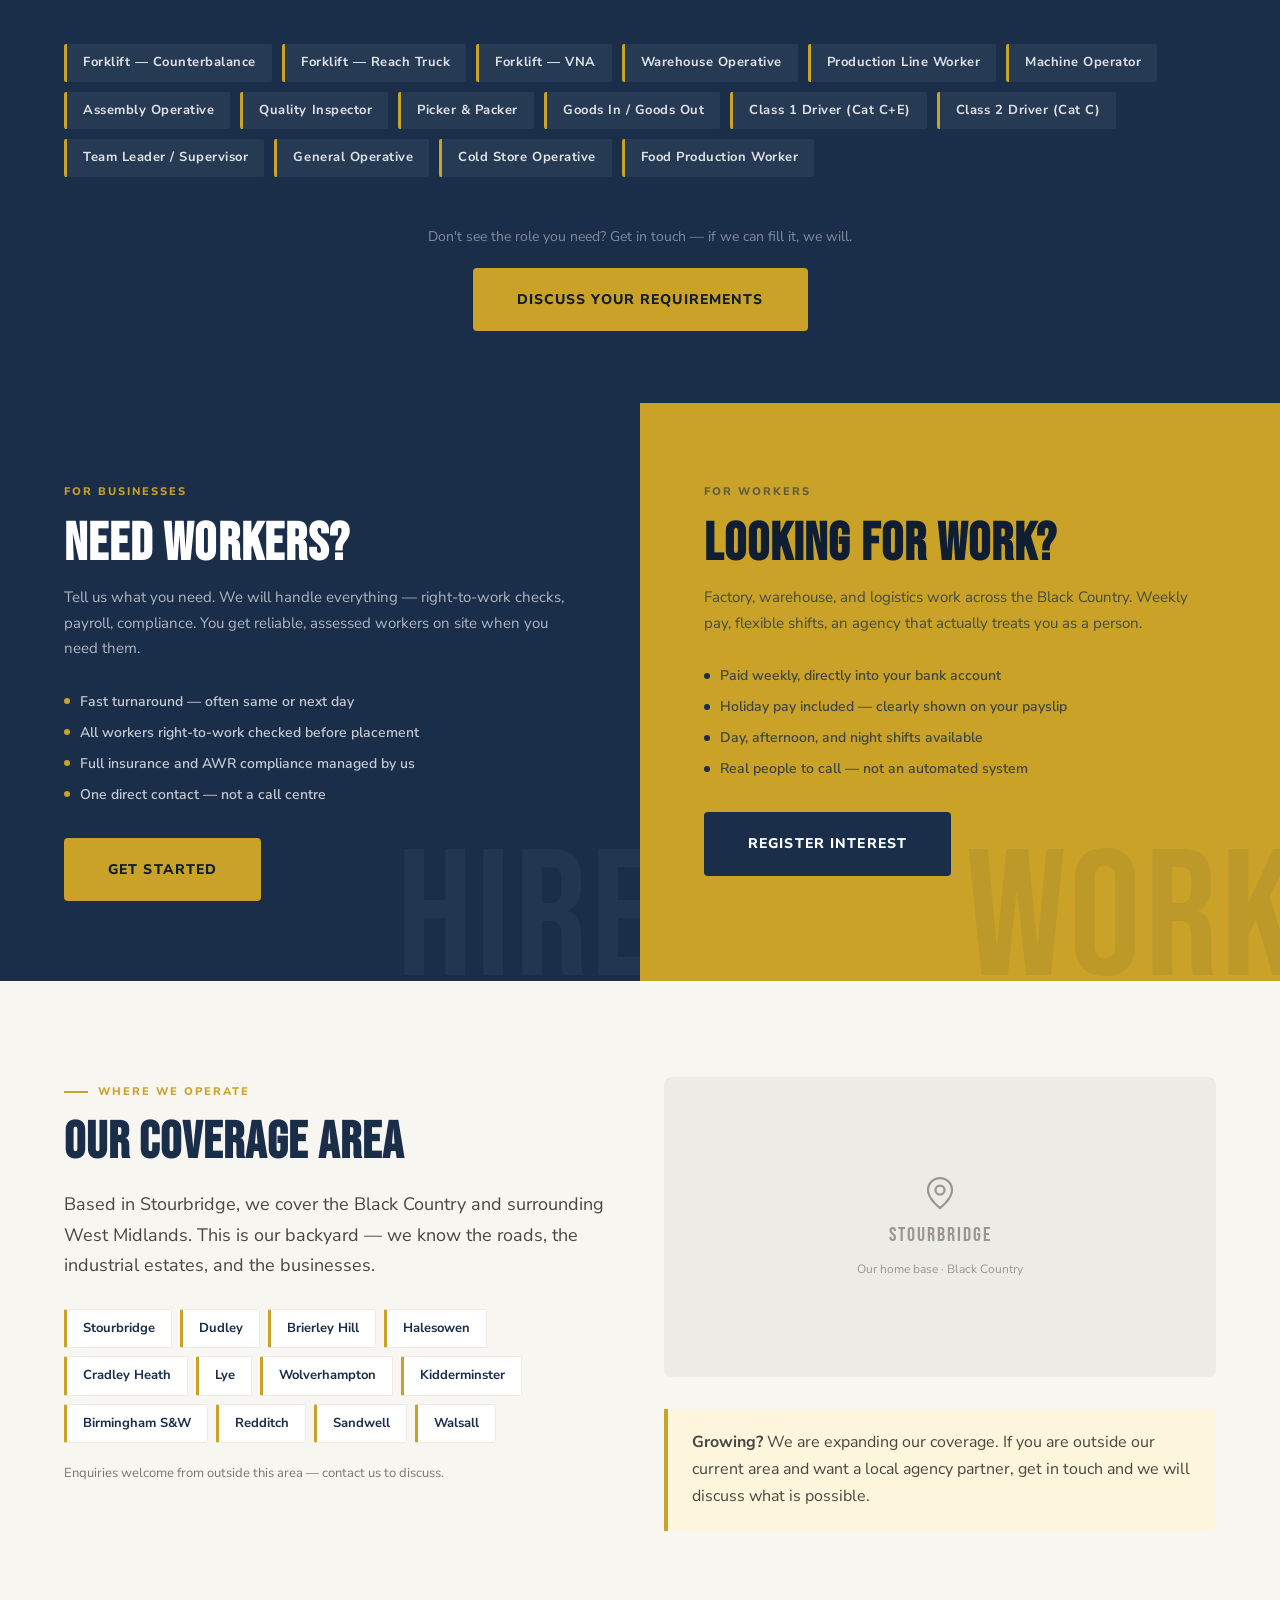
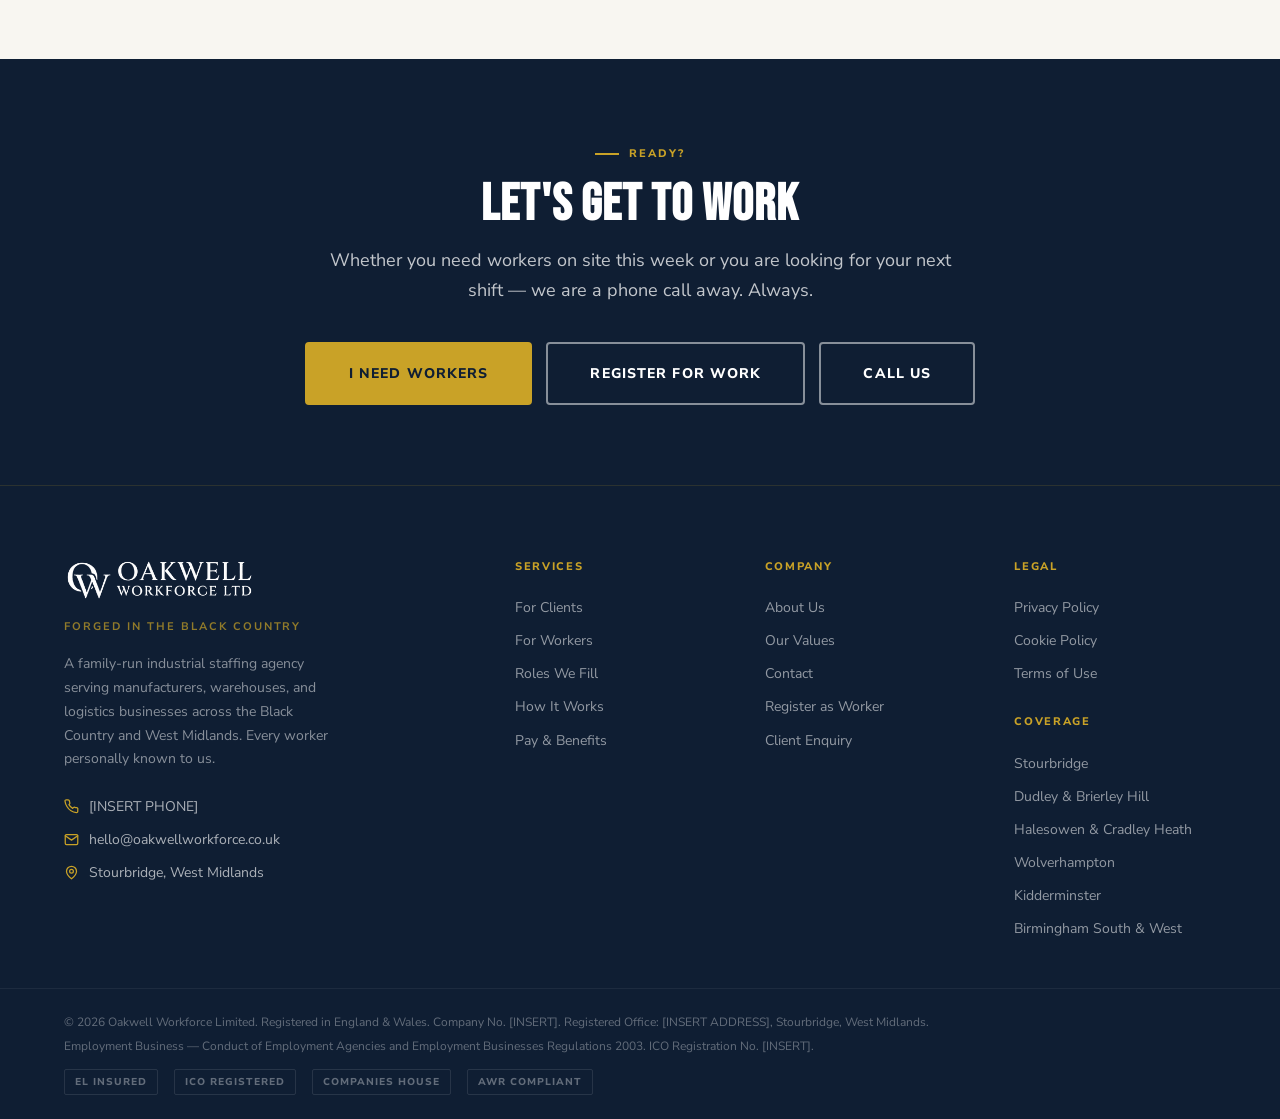
==== commit 82a42982: "Add files via upload" ====
--- a/index.html
+++ b/index.html
@@ -1,272 +1,210 @@
 <!DOCTYPE html>
 <html lang="en">
 <head>
-  <meta charset="UTF-8">
-  <meta name="viewport" content="width=device-width, initial-scale=1.0">
-  <title>Oakwell Workforce Limited | Industrial Staffing | Black Country & West Midlands</title>
-  <meta name="description" content="Oakwell Workforce — a family-run industrial staffing agency based in Stourbridge. Forklift drivers, operatives, warehouse and factory workers. On call when you need us.">
-  <link rel="stylesheet" href="css/style.css">
-  <style>
-    #hero {
-      min-height:100vh;display:flex;align-items:center;
-      background:var(--navy-dark);position:relative;overflow:hidden;padding-top:72px;
-    }
-    .hero-bg {
-      position:absolute;inset:0;pointer-events:none;
-      background:
-        radial-gradient(ellipse 80% 70% at 75% 40%,rgba(201,162,39,0.07) 0%,transparent 65%),
-        radial-gradient(ellipse 50% 80% at 10% 90%,rgba(26,46,74,0.8) 0%,transparent 60%);
-    }
-    .hero-grid {
-      position:absolute;inset:0;pointer-events:none;opacity:0.025;
-      background-image:linear-gradient(rgba(255,255,255,1) 1px,transparent 1px),
-                       linear-gradient(90deg,rgba(255,255,255,1) 1px,transparent 1px);
-      background-size:64px 64px;
-    }
-    .hero-line { position:absolute;top:72px;left:0;right:0;height:3px;background:linear-gradient(90deg,var(--gold) 0%,rgba(201,162,39,0.2) 50%,transparent 70%); }
-    .hero-inner { position:relative;z-index:2;width:100%;max-width:1200px;margin:0 auto;padding:80px 24px; }
-    .hero-badge {
-      display:inline-flex;align-items:center;gap:8px;
-      background:rgba(201,162,39,0.1);border:1px solid rgba(201,162,39,0.25);
-      color:var(--gold-light);font-size:11px;font-weight:800;
-      letter-spacing:0.15em;text-transform:uppercase;padding:7px 16px;border-radius:2px;margin-bottom:28px;
-    }
-    .badge-dot { width:6px;height:6px;background:var(--gold);border-radius:50%;animation:pulse 2s infinite; }
-    @keyframes pulse { 0%,100%{opacity:1;transform:scale(1)} 50%{opacity:0.5;transform:scale(0.8)} }
-    .hero-title {
-      font-family:'Bebas Neue',sans-serif;font-size:clamp(56px,9vw,110px);
-      color:var(--white);line-height:0.95;letter-spacing:0.02em;margin-bottom:28px;
-    }
-    .hero-title .gold { color:var(--gold); }
-    .hero-title .ghost { -webkit-text-stroke:2px rgba(255,255,255,0.18);color:transparent; }
-    .hero-body { font-size:clamp(15px,1.8vw,18px);color:rgba(255,255,255,0.65);max-width:540px;line-height:1.75;margin-bottom:36px; }
-    .hero-fork { display:grid;grid-template-columns:repeat(3,1fr);gap:16px;margin-top:48px;padding-top:48px;border-top:1px solid rgba(255,255,255,0.08); }
-    .fork-card {
-      padding:28px;border:1px solid rgba(255,255,255,0.08);border-radius:var(--radius-lg);
-      background:rgba(255,255,255,0.03);transition:var(--transition);position:relative;overflow:hidden;
-    }
-    .fork-card::before { content:'';position:absolute;top:0;left:0;right:0;height:2px;background:var(--gold);transform:scaleX(0);transition:transform 0.3s ease;transform-origin:left; }
-    .fork-card:hover { background:rgba(255,255,255,0.06);border-color:rgba(201,162,39,0.25); }
-    .fork-card:hover::before { transform:scaleX(1); }
-    .fork-icon { font-size:30px;margin-bottom:12px; }
-    .fork-lbl { font-size:10px;font-weight:800;letter-spacing:0.16em;text-transform:uppercase;color:var(--gold);margin-bottom:8px; }
-    .fork-h { font-family:'Bebas Neue',sans-serif;font-size:24px;color:var(--white);margin-bottom:8px;letter-spacing:0.04em; }
-    .fork-p { font-size:13px;color:rgba(255,255,255,0.5);margin-bottom:18px;line-height:1.6; }
-    .fork-link { display:inline-flex;align-items:center;gap:6px;font-size:12px;font-weight:800;letter-spacing:0.1em;text-transform:uppercase;color:var(--gold);transition:gap 0.2s; }
-    .fork-link:hover { gap:10px; }
-    .fork-link::after { content:'→'; }
-
-    /* USP GRID */
-    .usp-grid { display:grid;grid-template-columns:repeat(3,1fr);gap:2px;background:var(--grey-light);margin-top:0; }
-    .usp-item { background:var(--white);padding:40px 36px;transition:var(--transition);cursor:default; }
-    .usp-item:hover { background:var(--navy-dark); }
-    .usp-item:hover .usp-t,.usp-item:hover .usp-num { color:rgba(255,255,255,0.08); }
-    .usp-item:hover .usp-h { color:var(--white); }
-    .usp-item:hover .usp-b { color:rgba(255,255,255,0.6); }
-    .usp-num { font-family:'Bebas Neue',sans-serif;font-size:72px;color:var(--grey-light);line-height:1;margin-bottom:-16px;display:block;transition:color 0.25s; }
-    .usp-t { font-size:26px;margin-bottom:14px;transition:color 0.25s; }
-    .usp-h { font-size:17px;font-weight:800;color:var(--navy);margin-bottom:10px;transition:color 0.25s; }
-    .usp-b { font-size:14px;color:var(--text-mid);line-height:1.65;transition:color 0.25s; }
-
-    /* CTA SPLIT */
-    .cta-split { display:grid;grid-template-columns:1fr 1fr; }
-    .cta-pane { padding:80px 64px;position:relative;overflow:hidden; }
-    .cta-pane--navy { background:var(--navy); }
-    .cta-pane--gold { background:var(--gold); }
-    .cta-bg-word {
-      position:absolute;bottom:-30px;right:-20px;
-      font-family:'Bebas Neue',sans-serif;font-size:180px;line-height:1;
-      pointer-events:none;user-select:none;letter-spacing:0.02em;
-    }
-    .cta-pane--navy .cta-bg-word { color:rgba(255,255,255,0.04); }
-    .cta-pane--gold .cta-bg-word { color:rgba(26,46,74,0.07); }
-    .cta-lbl { font-size:11px;font-weight:800;letter-spacing:0.18em;text-transform:uppercase;margin-bottom:16px; }
-    .cta-pane--navy .cta-lbl { color:var(--gold); }
-    .cta-pane--gold .cta-lbl { color:rgba(26,46,74,0.6); }
-    .cta-h { font-family:'Bebas Neue',sans-serif;font-size:clamp(36px,4.5vw,54px);line-height:1;letter-spacing:0.02em;margin-bottom:14px; }
-    .cta-pane--navy .cta-h { color:var(--white); }
-    .cta-pane--gold .cta-h { color:var(--navy-dark); }
-    .cta-p { font-size:15px;line-height:1.7;margin-bottom:28px; }
-    .cta-pane--navy .cta-p { color:rgba(255,255,255,0.65); }
-    .cta-pane--gold .cta-p { color:rgba(26,46,74,0.75); }
-    .cta-pts { display:flex;flex-direction:column;gap:8px;margin-bottom:32px; }
-    .cta-pt { display:flex;align-items:center;gap:10px;font-size:14px;font-weight:600; }
-    .cta-pane--navy .cta-pt { color:rgba(255,255,255,0.75); }
-    .cta-pane--gold .cta-pt { color:rgba(26,46,74,0.8); }
-    .cta-pt::before { content:'';width:6px;height:6px;border-radius:50%;flex-shrink:0; }
-    .cta-pane--navy .cta-pt::before { background:var(--gold); }
-    .cta-pane--gold .cta-pt::before { background:var(--navy); }
-
-    /* WHY */
-    .why-cols { display:grid;grid-template-columns:5fr 4fr;gap:80px;align-items:center;margin-bottom:80px; }
-    .why-q { font-family:'DM Serif Display',serif;font-size:clamp(22px,3vw,36px);color:var(--navy);line-height:1.35; }
-    .why-q span { color:var(--gold); }
-    .why-stats { display:flex;flex-direction:column; }
-    .wstat { padding:24px 0;border-bottom:1px solid var(--grey-light);display:flex;align-items:baseline;gap:14px; }
-    .wstat:first-child { padding-top:0; }
-    .wstat:last-child { border-bottom:none;padding-bottom:0; }
-    .wstat-n { font-family:'Bebas Neue',sans-serif;font-size:48px;color:var(--gold);line-height:1;flex-shrink:0; }
-    .wstat-l { font-size:14px;color:var(--text-mid);line-height:1.5;font-weight:600; }
-
-    /* AREAS */
-    .area-pills { display:flex;flex-wrap:wrap;gap:8px; }
-    .area-pill { padding:8px 16px;background:var(--white);border:1px solid var(--grey-light);border-radius:2px;font-size:13px;font-weight:700;color:var(--navy);border-left:3px solid var(--gold); }
-    .map-block { background:var(--grey-light);border-radius:var(--radius-lg);height:340px;display:flex;align-items:center;justify-content:center;flex-direction:column;gap:8px; }
-    .map-block-title { font-family:'Bebas Neue',sans-serif;font-size:20px;color:var(--grey);letter-spacing:0.1em; }
-
-    @media(max-width:1024px) {
-      .usp-grid { grid-template-columns:repeat(2,1fr); }
-      .why-cols { grid-template-columns:1fr;gap:40px; }
-    }
-    @media(max-width:768px) {
-      .hero-fork,.cta-split { grid-template-columns:1fr; }
-      .usp-grid { grid-template-columns:1fr; }
-      .cta-pane { padding:56px 28px; }
-    }
-  </style>
+<meta charset="UTF-8"><meta name="viewport" content="width=device-width,initial-scale=1.0">
+<title>Oakwell Workforce Limited | Industrial Staffing | Black Country & West Midlands</title>
+<meta name="description" content="Oakwell Workforce — a family-run industrial staffing agency based in Stourbridge. Every worker personally known. On call when you need us.">
+<link rel="stylesheet" href="/css/style.css">
+<style>
+#hero{min-height:100vh;display:flex;align-items:center;background:var(--navy-dark);position:relative;overflow:hidden;padding-top:72px}
+.hero-bg{position:absolute;inset:0;pointer-events:none;background:radial-gradient(ellipse 80% 70% at 75% 40%,rgba(201,162,39,0.07) 0%,transparent 65%),radial-gradient(ellipse 50% 80% at 10% 90%,rgba(26,46,74,0.8) 0%,transparent 60%)}
+.hero-grid{position:absolute;inset:0;pointer-events:none;opacity:0.025;background-image:linear-gradient(rgba(255,255,255,1) 1px,transparent 1px),linear-gradient(90deg,rgba(255,255,255,1) 1px,transparent 1px);background-size:64px 64px}
+.hero-line{position:absolute;top:72px;left:0;right:0;height:3px;background:linear-gradient(90deg,var(--gold) 0%,rgba(201,162,39,0.2) 50%,transparent 70%)}
+.hero-inner{position:relative;z-index:2;width:100%;max-width:1200px;margin:0 auto;padding:80px 24px}
+.hero-badge{display:inline-flex;align-items:center;gap:8px;background:rgba(201,162,39,0.1);border:1px solid rgba(201,162,39,0.25);color:var(--gold-light);font-size:11px;font-weight:800;letter-spacing:0.15em;text-transform:uppercase;padding:7px 16px;border-radius:2px;margin-bottom:28px}
+.badge-dot{width:6px;height:6px;background:var(--gold);border-radius:50%;animation:bdot 2s infinite}
+@keyframes bdot{0%,100%{opacity:1;transform:scale(1)}50%{opacity:0.5;transform:scale(0.8)}}
+.hero-title{font-family:'Bebas Neue',sans-serif;font-size:clamp(56px,9vw,110px);color:var(--white);line-height:0.95;letter-spacing:0.02em;margin-bottom:28px}
+.hero-title .gold{color:var(--gold)}
+.hero-title .ghost{-webkit-text-stroke:2px rgba(255,255,255,0.18);color:transparent}
+.hero-body{font-size:clamp(15px,1.8vw,18px);color:rgba(255,255,255,0.65);max-width:540px;line-height:1.75;margin-bottom:36px}
+.hero-fork{display:grid;grid-template-columns:repeat(3,1fr);gap:16px;margin-top:48px;padding-top:48px;border-top:1px solid rgba(255,255,255,0.08)}
+.fork-card{padding:28px;border:1px solid rgba(255,255,255,0.08);border-radius:var(--radius-lg);background:rgba(255,255,255,0.03);transition:var(--transition);position:relative;overflow:hidden}
+.fork-card::before{content:'';position:absolute;top:0;left:0;right:0;height:2px;background:var(--gold);transform:scaleX(0);transition:transform 0.3s ease;transform-origin:left}
+.fork-card:hover{background:rgba(255,255,255,0.06);border-color:rgba(201,162,39,0.25)}
+.fork-card:hover::before{transform:scaleX(1)}
+.fork-icon{width:48px;height:48px;background:rgba(201,162,39,0.12);border-radius:var(--radius);display:flex;align-items:center;justify-content:center;margin-bottom:16px;color:var(--gold)}
+.fork-lbl{font-size:10px;font-weight:800;letter-spacing:0.16em;text-transform:uppercase;color:var(--gold);margin-bottom:8px}
+.fork-h{font-family:'Bebas Neue',sans-serif;font-size:24px;color:var(--white);margin-bottom:8px;letter-spacing:0.04em}
+.fork-p{font-size:13px;color:rgba(255,255,255,0.5);margin-bottom:18px;line-height:1.6}
+.fork-link{display:inline-flex;align-items:center;gap:6px;font-size:12px;font-weight:800;letter-spacing:0.1em;text-transform:uppercase;color:var(--gold);transition:gap 0.2s}
+.fork-link:hover{gap:10px}
+.fork-link::after{content:'&#8594;'}
+.usp-grid{display:grid;grid-template-columns:repeat(3,1fr);gap:2px;background:var(--grey-light)}
+.usp-item{background:var(--white);padding:40px 36px;transition:var(--transition);cursor:default}
+.usp-item:hover{background:var(--navy-dark)}
+.usp-item:hover .usp-num{color:rgba(255,255,255,0.06)}
+.usp-item:hover .usp-h{color:var(--white)}
+.usp-item:hover .usp-b{color:rgba(255,255,255,0.6)}
+.usp-item:hover .usp-iw{background:rgba(201,162,39,0.15);color:var(--gold)}
+.usp-num{font-family:'Bebas Neue',sans-serif;font-size:72px;color:var(--grey-light);line-height:1;margin-bottom:-16px;display:block;transition:color 0.25s}
+.usp-iw{width:48px;height:48px;background:var(--gold-pale);border-radius:var(--radius);display:flex;align-items:center;justify-content:center;margin-bottom:14px;color:var(--gold);transition:all 0.25s}
+.usp-h{font-size:17px;font-weight:800;color:var(--navy);margin-bottom:10px;transition:color 0.25s}
+.usp-b{font-size:14px;color:var(--text-mid);line-height:1.65;transition:color 0.25s}
+.cta-split{display:grid;grid-template-columns:1fr 1fr}
+.cta-pane{padding:80px 64px;position:relative;overflow:hidden}
+.cta-pane--navy{background:var(--navy)}
+.cta-pane--gold{background:var(--gold)}
+.cta-bg-word{position:absolute;bottom:-30px;right:-20px;font-family:'Bebas Neue',sans-serif;font-size:180px;line-height:1;pointer-events:none;user-select:none;letter-spacing:0.02em}
+.cta-pane--navy .cta-bg-word{color:rgba(255,255,255,0.04)}
+.cta-pane--gold .cta-bg-word{color:rgba(26,46,74,0.07)}
+.cta-lbl{font-size:11px;font-weight:800;letter-spacing:0.18em;text-transform:uppercase;margin-bottom:16px}
+.cta-pane--navy .cta-lbl{color:var(--gold)}
+.cta-pane--gold .cta-lbl{color:rgba(26,46,74,0.6)}
+.cta-h{font-family:'Bebas Neue',sans-serif;font-size:clamp(36px,4.5vw,54px);line-height:1;letter-spacing:0.02em;margin-bottom:14px}
+.cta-pane--navy .cta-h{color:var(--white)}
+.cta-pane--gold .cta-h{color:var(--navy-dark)}
+.cta-p{font-size:15px;line-height:1.7;margin-bottom:28px}
+.cta-pane--navy .cta-p{color:rgba(255,255,255,0.65)}
+.cta-pane--gold .cta-p{color:rgba(26,46,74,0.75)}
+.cta-pts{display:flex;flex-direction:column;gap:8px;margin-bottom:32px}
+.cta-pt{display:flex;align-items:center;gap:10px;font-size:14px;font-weight:600}
+.cta-pane--navy .cta-pt{color:rgba(255,255,255,0.75)}
+.cta-pane--gold .cta-pt{color:rgba(26,46,74,0.8)}
+.cta-pt::before{content:'';width:6px;height:6px;border-radius:50%;flex-shrink:0}
+.cta-pane--navy .cta-pt::before{background:var(--gold)}
+.cta-pane--gold .cta-pt::before{background:var(--navy)}
+.why-cols{display:grid;grid-template-columns:5fr 4fr;gap:80px;align-items:center;margin-bottom:80px}
+.why-q{font-family:'DM Serif Display',serif;font-size:clamp(22px,3vw,36px);color:var(--navy);line-height:1.35}
+.why-q span{color:var(--gold)}
+.why-stats{display:flex;flex-direction:column}
+.wstat{padding:24px 0;border-bottom:1px solid var(--grey-light);display:flex;align-items:baseline;gap:14px}
+.wstat:first-child{padding-top:0}
+.wstat:last-child{border-bottom:none;padding-bottom:0}
+.wstat-n{font-family:'Bebas Neue',sans-serif;font-size:48px;color:var(--gold);line-height:1;flex-shrink:0}
+.wstat-l{font-size:14px;color:var(--text-mid);line-height:1.5;font-weight:600}
+.area-pills{display:flex;flex-wrap:wrap;gap:8px}
+.area-pill{padding:8px 16px;background:var(--white);border:1px solid var(--grey-light);border-radius:2px;font-size:13px;font-weight:700;color:var(--navy);border-left:3px solid var(--gold)}
+.map-block{background:var(--grey-light);border-radius:var(--radius-lg);height:300px;display:flex;align-items:center;justify-content:center;flex-direction:column;gap:8px}
+.map-block-title{font-family:'Bebas Neue',sans-serif;font-size:20px;color:var(--grey);letter-spacing:0.1em}
+@media(max-width:1024px){.usp-grid{grid-template-columns:repeat(2,1fr)}.why-cols{grid-template-columns:1fr;gap:40px}}
+@media(max-width:768px){.hero-fork,.cta-split{grid-template-columns:1fr}.usp-grid{grid-template-columns:1fr}.cta-pane{padding:56px 28px}}
+</style>
 </head>
 <body>
 <div id="nav-placeholder"></div>
-
-<!-- HERO -->
 <section id="hero">
-  <div class="hero-bg"></div>
-  <div class="hero-grid"></div>
-  <div class="hero-line"></div>
-  <div class="hero-inner">
-    <div class="hero-badge animate-fade-in"><span class="badge-dot"></span> Stourbridge · Black Country · West Midlands</div>
-    <h1 class="hero-title animate-fade-up delay-1">FORGED IN<br>THE <span class="gold">BLACK</span><br><span class="ghost">COUNTRY</span></h1>
-    <p class="hero-body animate-fade-up delay-2">Industrial staffing done differently. A family-run agency where every worker is personally known, individually assessed, and placed with your reputation in mind. No call centres. No queues. Just people who answer.</p>
-    <div class="btn-group animate-fade-up delay-3">
-      <a href="clients.html" class="btn btn--gold btn--lg">I Need Workers</a>
-      <a href="workers.html" class="btn btn--outline-white btn--lg">Find Work</a>
-    </div>
-    <div class="hero-fork animate-fade-up delay-4">
-      <div class="fork-card">
-        <div class="fork-icon">🏭</div>
-        <div class="fork-lbl">For Businesses</div>
-        <div class="fork-h">GET RELIABLE WORKERS</div>
-        <p class="fork-p">Factories, warehouses, logistics. Forklift operators, machine operators, general operatives. Fast, compliant, covered.</p>
-        <a href="clients.html" class="fork-link">How it works</a>
-      </div>
-      <div class="fork-card">
-        <div class="fork-icon">👷</div>
-        <div class="fork-lbl">For Workers</div>
-        <div class="fork-h">FIND YOUR NEXT SHIFT</div>
-        <p class="fork-p">Weekly pay. Fair treatment. Consistent work across the Black Country. An agency that picks up the phone.</p>
-        <a href="workers.html" class="fork-link">Register interest</a>
-      </div>
-      <div class="fork-card">
-        <div class="fork-icon">📞</div>
-        <div class="fork-lbl">Urgent Cover?</div>
-        <div class="fork-h">CALL US NOW</div>
-        <p class="fork-p">6am Monday crisis? That's exactly when we answer. Direct line, real person, immediate response.</p>
-        <a href="contact.html" class="fork-link">Get in touch</a>
-      </div>
-    </div>
-  </div>
-</section>
-
-<!-- TRUST BAR -->
+<div class="hero-bg"></div><div class="hero-grid"></div><div class="hero-line"></div>
+<div class="hero-inner">
+  <div class="hero-badge animate-fade-in"><span class="badge-dot"></span> Stourbridge &middot; Black Country &middot; West Midlands</div>
+  <h1 class="hero-title animate-fade-up delay-1">FORGED IN<br>THE <span class="gold">BLACK</span><br><span class="ghost">COUNTRY</span></h1>
+  <p class="hero-body animate-fade-up delay-2">Industrial staffing done differently. A family-run agency where every worker is personally known, individually assessed, and placed with your reputation in mind. No call centres. No queues. Just people who answer.</p>
+  <div class="btn-group animate-fade-up delay-3">
+    <a href="/pages/clients.html" class="btn btn--gold btn--lg">I Need Workers</a>
+    <a href="/pages/workers.html" class="btn btn--outline-white btn--lg">Find Work</a>
+  </div>
+  <div class="hero-fork animate-fade-up delay-4">
+    <div class="fork-card">
+      <div class="fork-icon"><svg xmlns="http://www.w3.org/2000/svg" width="22" height="22" viewBox="0 0 24 24" fill="none" stroke="currentColor" stroke-width="1.5" stroke-linecap="round" stroke-linejoin="round"><rect x="2" y="7" width="20" height="14" rx="2"/><path d="M16 21V5a2 2 0 0 0-2-2h-4a2 2 0 0 0-2 2v16"/></svg></div>
+      <div class="fork-lbl">For Businesses</div>
+      <div class="fork-h">GET RELIABLE WORKERS</div>
+      <p class="fork-p">Factories, warehouses, logistics. Forklift operators, machine operators, general operatives. Fast, compliant, covered.</p>
+      <a href="/pages/clients.html" class="fork-link">How it works</a>
+    </div>
+    <div class="fork-card">
+      <div class="fork-icon"><svg xmlns="http://www.w3.org/2000/svg" width="22" height="22" viewBox="0 0 24 24" fill="none" stroke="currentColor" stroke-width="1.5" stroke-linecap="round" stroke-linejoin="round"><path d="M16 21v-2a4 4 0 0 0-4-4H6a4 4 0 0 0-4 4v2"/><circle cx="9" cy="7" r="4"/><path d="M22 21v-2a4 4 0 0 0-3-3.87"/><path d="M16 3.13a4 4 0 0 1 0 7.75"/></svg></div>
+      <div class="fork-lbl">For Workers</div>
+      <div class="fork-h">FIND YOUR NEXT SHIFT</div>
+      <p class="fork-p">Weekly pay. Fair treatment. Consistent work across the Black Country. An agency that picks up the phone.</p>
+      <a href="/pages/workers.html" class="fork-link">Register interest</a>
+    </div>
+    <div class="fork-card">
+      <div class="fork-icon"><svg xmlns="http://www.w3.org/2000/svg" width="22" height="22" viewBox="0 0 24 24" fill="none" stroke="currentColor" stroke-width="1.5" stroke-linecap="round" stroke-linejoin="round"><path d="M22 16.92v3a2 2 0 0 1-2.18 2 19.79 19.79 0 0 1-8.63-3.07A19.5 19.5 0 0 1 4.69 12a19.79 19.79 0 0 1-3.07-8.67A2 2 0 0 1 3.6 1.27h3a2 2 0 0 1 2 1.72c.127.96.361 1.903.7 2.81a2 2 0 0 1-.45 2.11L7.91 9a16 16 0 0 0 6 6l1.27-1.27a2 2 0 0 1 2.11-.45c.907.339 1.85.573 2.81.7A2 2 0 0 1 22 16.92z"/></svg></div>
+      <div class="fork-lbl">Urgent Cover?</div>
+      <div class="fork-h">CALL US NOW</div>
+      <p class="fork-p">6am Monday crisis? That is exactly when we answer. Direct line, real person, immediate response.</p>
+      <a href="/pages/contact.html" class="fork-link">Get in touch</a>
+    </div>
+  </div>
+</div>
+</section>
+
 <div class="trust-bar">
   <div class="trust-bar-inner container">
-    <div class="trust-item"><span class="trust-item-icon">✓</span> Employers Liability Insured</div>
-    <div class="trust-divider"></div>
-    <div class="trust-item"><span class="trust-item-icon">✓</span> ICO Registered</div>
-    <div class="trust-divider"></div>
-    <div class="trust-item"><span class="trust-item-icon">✓</span> Companies House Registered</div>
-    <div class="trust-divider"></div>
-    <div class="trust-item"><span class="trust-item-icon">✓</span> AWR &amp; Conduct Regs Compliant</div>
-    <div class="trust-divider"></div>
-    <div class="trust-item"><span class="trust-item-icon">✓</span> PAYE Employment Business</div>
-  </div>
-</div>
-
-<!-- WHY -->
+    <div class="trust-item"><span class="trust-item-icon">&#10003;</span> Employers Liability Insured</div>
+    <div class="trust-divider"></div>
+    <div class="trust-item"><span class="trust-item-icon">&#10003;</span> ICO Registered</div>
+    <div class="trust-divider"></div>
+    <div class="trust-item"><span class="trust-item-icon">&#10003;</span> Companies House Registered</div>
+    <div class="trust-divider"></div>
+    <div class="trust-item"><span class="trust-item-icon">&#10003;</span> AWR &amp; Conduct Regs Compliant</div>
+    <div class="trust-divider"></div>
+    <div class="trust-item"><span class="trust-item-icon">&#10003;</span> PAYE Employment Business</div>
+  </div>
+</div>
+
 <section style="background:var(--off-white)">
-  <div class="container">
-    <div class="why-cols">
-      <div class="reveal">
-        <span class="section-label">Why Oakwell</span>
-        <p class="why-q">"The big nationals measure success in volume.<br>We measure it in <span>whether you'd call us back.</span>"</p>
-        <div class="gold-line"></div>
-        <p style="font-size:15px;color:var(--text-mid);line-height:1.75;max-width:480px;">We're a family-run agency from Stourbridge. We know this region, we know our workers, and we're available when it matters — not just during office hours. That's not a marketing line. It's how we work every single day.</p>
-        <div style="margin-top:28px;"><a href="about.html" class="btn btn--navy">Our Story</a></div>
-      </div>
-      <div class="why-stats reveal">
-        <div class="wstat">
-          <span class="wstat-n">20+</span>
-          <span class="wstat-l">Miles of local coverage across the Black Country &amp; West Midlands</span>
-        </div>
-        <div class="wstat">
-          <span class="wstat-n">24/7</span>
-          <span class="wstat-l">Available for urgent shift cover — real person, real phone, every time</span>
-        </div>
-        <div class="wstat">
-          <span class="wstat-n">100%</span>
-          <span class="wstat-l">Of our workers are individually assessed before any placement</span>
-        </div>
-      </div>
-    </div>
-    <!-- USP GRID -->
-    <div class="usp-grid">
-      <div class="usp-item reveal"><span class="usp-num">01</span><div class="usp-t">🤝</div><h3 class="usp-h">Every Worker, Personally Known</h3><p class="usp-b">We don't pull from anonymous databases. Every worker we place has been individually assessed — their reliability, work ethic, and suitability for your specific environment. When we place someone, our name goes with them.</p></div>
-      <div class="usp-item reveal"><span class="usp-num">02</span><div class="usp-t">📱</div><h3 class="usp-h">On Call When You Need Us</h3><p class="usp-b">A shift gap at 5:45am on a Monday isn't handled by a call centre queue at Oakwell. You call, we answer. Every major agency we compete with has a gap at the human level — we're built around filling it.</p></div>
-      <div class="usp-item reveal"><span class="usp-num">03</span><div class="usp-t">📍</div><h3 class="usp-h">Deep Local Knowledge</h3><p class="usp-b">We know this region's industrial estates, the businesses that treat people well, and what workers and clients actually need. That local intelligence means better matches, fewer no-shows, and placements that stick.</p></div>
-      <div class="usp-item reveal"><span class="usp-num">04</span><div class="usp-t">⚖️</div><h3 class="usp-h">Full Compliance, Zero Hassle</h3><p class="usp-b">Employers Liability, Public Liability, Professional Indemnity, ICO registration, AWR compliance, right-to-work checks on every worker. National-agency compliance standards with a local agency's personal service.</p></div>
-      <div class="usp-item reveal"><span class="usp-num">05</span><div class="usp-t">🔄</div><h3 class="usp-h">Retention, Not Churn</h3><p class="usp-b">High-volume agencies profit from turnover. We profit from workers staying in placements — which means we're motivated to match properly the first time, not just fill a shift and move on to the next order.</p></div>
-      <div class="usp-item reveal"><span class="usp-num">06</span><div class="usp-t">💷</div><h3 class="usp-h">Workers Paid, Every Week</h3><p class="usp-b">Weekly pay, without fail. We carry the financial risk between client invoices and worker paydays. Your workers are paid on time regardless of when your invoice is settled. That's our commitment, not a feature.</p></div>
-    </div>
-  </div>
-</section>
-
-<!-- ROLES -->
+<div class="container">
+  <div class="why-cols">
+    <div class="reveal">
+      <span class="section-label">Why Oakwell</span>
+      <p class="why-q">&ldquo;The big nationals measure success in volume.<br>We measure it in <span>whether you would call us back.</span>&rdquo;</p>
+      <div class="gold-line"></div>
+      <p style="font-size:15px;color:var(--text-mid);line-height:1.75;max-width:480px;">We are a family-run agency from Stourbridge. We know this region, we know our workers, and we are available when it matters &mdash; not just during office hours. That is not a marketing line. It is how we work every single day.</p>
+      <div style="margin-top:28px;"><a href="/pages/about.html" class="btn btn--navy">Our Story</a></div>
+    </div>
+    <div class="why-stats reveal">
+      <div class="wstat"><span class="wstat-n">20+</span><span class="wstat-l">Miles of local coverage across the Black Country &amp; West Midlands</span></div>
+      <div class="wstat"><span class="wstat-n">24/7</span><span class="wstat-l">Available for urgent shift cover &mdash; real person, real phone, every time</span></div>
+      <div class="wstat"><span class="wstat-n">100%</span><span class="wstat-l">Of our workers are individually assessed before any placement</span></div>
+    </div>
+  </div>
+  <div class="usp-grid">
+    <div class="usp-item reveal"><span class="usp-num">01</span><div class="usp-iw"><svg xmlns="http://www.w3.org/2000/svg" width="20" height="20" viewBox="0 0 24 24" fill="none" stroke="currentColor" stroke-width="1.5" stroke-linecap="round" stroke-linejoin="round"><path d="M16 21v-2a4 4 0 0 0-4-4H6a4 4 0 0 0-4 4v2"/><circle cx="9" cy="7" r="4"/><path d="M22 21v-2a4 4 0 0 0-3-3.87"/><path d="M16 3.13a4 4 0 0 1 0 7.75"/></svg></div><h3 class="usp-h">Every Worker, Personally Known</h3><p class="usp-b">We do not pull from anonymous databases. Every worker we place has been individually assessed &mdash; their reliability, work ethic, and suitability for your environment. When we place someone, our name goes with them.</p></div>
+    <div class="usp-item reveal"><span class="usp-num">02</span><div class="usp-iw"><svg xmlns="http://www.w3.org/2000/svg" width="20" height="20" viewBox="0 0 24 24" fill="none" stroke="currentColor" stroke-width="1.5" stroke-linecap="round" stroke-linejoin="round"><path d="M22 16.92v3a2 2 0 0 1-2.18 2 19.79 19.79 0 0 1-8.63-3.07A19.5 19.5 0 0 1 4.69 12a19.79 19.79 0 0 1-3.07-8.67A2 2 0 0 1 3.6 1.27h3a2 2 0 0 1 2 1.72c.127.96.361 1.903.7 2.81a2 2 0 0 1-.45 2.11L7.91 9a16 16 0 0 0 6 6l1.27-1.27a2 2 0 0 1 2.11-.45c.907.339 1.85.573 2.81.7A2 2 0 0 1 22 16.92z"/></svg></div><h3 class="usp-h">On Call When You Need Us</h3><p class="usp-b">A shift gap at 5:45am on a Monday is not handled by a call centre queue at Oakwell. You call, we answer. Every major agency we compete with has a gap at the human level &mdash; we are built around filling it.</p></div>
+    <div class="usp-item reveal"><span class="usp-num">03</span><div class="usp-iw"><svg xmlns="http://www.w3.org/2000/svg" width="20" height="20" viewBox="0 0 24 24" fill="none" stroke="currentColor" stroke-width="1.5" stroke-linecap="round" stroke-linejoin="round"><path d="M20 10c0 6-8 12-8 12s-8-6-8-12a8 8 0 0 1 16 0Z"/><circle cx="12" cy="10" r="3"/></svg></div><h3 class="usp-h">Deep Local Knowledge</h3><p class="usp-b">We know this region&apos;s industrial estates, the businesses that treat workers well, and what clients actually need. That local intelligence means better matches, fewer no-shows, and placements that last.</p></div>
+    <div class="usp-item reveal"><span class="usp-num">04</span><div class="usp-iw"><svg xmlns="http://www.w3.org/2000/svg" width="20" height="20" viewBox="0 0 24 24" fill="none" stroke="currentColor" stroke-width="1.5" stroke-linecap="round" stroke-linejoin="round"><path d="M12 22s8-4 8-10V5l-8-3-8 3v7c0 6 8 10 8 10z"/><path d="m9 12 2 2 4-4"/></svg></div><h3 class="usp-h">Full Compliance, Zero Hassle</h3><p class="usp-b">Employers Liability, Public Liability, Professional Indemnity, ICO registration, AWR compliance, right-to-work checks on every worker. National-agency compliance standards with a local agency&apos;s personal service.</p></div>
+    <div class="usp-item reveal"><span class="usp-num">05</span><div class="usp-iw"><svg xmlns="http://www.w3.org/2000/svg" width="20" height="20" viewBox="0 0 24 24" fill="none" stroke="currentColor" stroke-width="1.5" stroke-linecap="round" stroke-linejoin="round"><path d="M17 21v-2a4 4 0 0 0-4-4H5a4 4 0 0 0-4 4v2"/><circle cx="9" cy="7" r="4"/><line x1="23" y1="11" x2="17" y2="11"/><line x1="20" y1="8" x2="20" y2="14"/></svg></div><h3 class="usp-h">Retention, Not Churn</h3><p class="usp-b">High-volume agencies profit from turnover. We profit from workers staying in placements &mdash; which means we are motivated to match properly the first time, not just fill a shift and move on to the next order.</p></div>
+    <div class="usp-item reveal"><span class="usp-num">06</span><div class="usp-iw"><svg xmlns="http://www.w3.org/2000/svg" width="20" height="20" viewBox="0 0 24 24" fill="none" stroke="currentColor" stroke-width="1.5" stroke-linecap="round" stroke-linejoin="round"><rect x="2" y="5" width="20" height="14" rx="2"/><line x1="2" y1="10" x2="22" y2="10"/></svg></div><h3 class="usp-h">Workers Paid, Every Week</h3><p class="usp-b">Weekly pay, without fail. We carry the financial risk between client invoices and worker paydays. Your workers are paid on time regardless of when your invoice is settled. That is our commitment, not a feature.</p></div>
+  </div>
+</div>
+</section>
+
 <section style="background:var(--navy);padding:72px 0;">
-  <div class="container">
-    <div class="section-header section-header--center">
-      <span class="section-label">What We Cover</span>
-      <h2 class="section-title section-title--white">ROLES WE FILL</h2>
-      <p class="section-subtitle section-subtitle--white">Industrial, factory, warehouse, and logistics workers across the Black Country and West Midlands.</p>
-    </div>
-    <div class="role-grid reveal">
-      <span class="role-tag role-tag--dark">🔱 Forklift — Counterbalance</span>
-      <span class="role-tag role-tag--dark">🔱 Forklift — Reach Truck</span>
-      <span class="role-tag role-tag--dark">🔱 Forklift — VNA</span>
-      <span class="role-tag role-tag--dark">📦 Warehouse Operative</span>
-      <span class="role-tag role-tag--dark">🏭 Production Line Worker</span>
-      <span class="role-tag role-tag--dark">⚙️ Machine Operator</span>
-      <span class="role-tag role-tag--dark">🔩 Assembly Operative</span>
-      <span class="role-tag role-tag--dark">✅ Quality Inspector</span>
-      <span class="role-tag role-tag--dark">📦 Picker &amp; Packer</span>
-      <span class="role-tag role-tag--dark">🚛 Goods In / Goods Out</span>
-      <span class="role-tag role-tag--dark">🚚 Class 1 Driver (Cat C+E)</span>
-      <span class="role-tag role-tag--dark">🚐 Class 2 Driver (Cat C)</span>
-      <span class="role-tag role-tag--dark">👥 Team Leader / Supervisor</span>
-      <span class="role-tag role-tag--dark">🧹 General Operative</span>
-      <span class="role-tag role-tag--dark">❄️ Cold Store Operative</span>
-      <span class="role-tag role-tag--dark">🥫 Food Production Worker</span>
-    </div>
-    <div style="text-align:center;margin-top:48px;" class="reveal">
-      <p style="color:rgba(255,255,255,0.45);margin-bottom:20px;font-size:14px;">Don't see the role you need? Get in touch — if we can fill it, we will.</p>
-      <a href="clients.html#enquiry" class="btn btn--gold btn--lg">Discuss Your Requirements</a>
-    </div>
-  </div>
-</section>
-
-<!-- CTA SPLIT -->
+<div class="container">
+  <div class="section-header section-header--center">
+    <span class="section-label">What We Cover</span>
+    <h2 class="section-title section-title--white">ROLES WE FILL</h2>
+    <p class="section-subtitle section-subtitle--white">Industrial, factory, warehouse, and logistics workers across the Black Country and West Midlands.</p>
+  </div>
+  <div class="role-grid reveal">
+    <span class="role-tag role-tag--dark">Forklift &mdash; Counterbalance</span>
+    <span class="role-tag role-tag--dark">Forklift &mdash; Reach Truck</span>
+    <span class="role-tag role-tag--dark">Forklift &mdash; VNA</span>
+    <span class="role-tag role-tag--dark">Warehouse Operative</span>
+    <span class="role-tag role-tag--dark">Production Line Worker</span>
+    <span class="role-tag role-tag--dark">Machine Operator</span>
+    <span class="role-tag role-tag--dark">Assembly Operative</span>
+    <span class="role-tag role-tag--dark">Quality Inspector</span>
+    <span class="role-tag role-tag--dark">Picker &amp; Packer</span>
+    <span class="role-tag role-tag--dark">Goods In / Goods Out</span>
+    <span class="role-tag role-tag--dark">Class 1 Driver (Cat C+E)</span>
+    <span class="role-tag role-tag--dark">Class 2 Driver (Cat C)</span>
+    <span class="role-tag role-tag--dark">Team Leader / Supervisor</span>
+    <span class="role-tag role-tag--dark">General Operative</span>
+    <span class="role-tag role-tag--dark">Cold Store Operative</span>
+    <span class="role-tag role-tag--dark">Food Production Worker</span>
+  </div>
+  <div style="text-align:center;margin-top:48px;" class="reveal">
+    <p style="color:rgba(255,255,255,0.45);margin-bottom:20px;font-size:14px;">Don&apos;t see the role you need? Get in touch &mdash; if we can fill it, we will.</p>
+    <a href="/pages/clients.html#enquiry" class="btn btn--gold btn--lg">Discuss Your Requirements</a>
+  </div>
+</div>
+</section>
+
 <div class="cta-split">
   <div class="cta-pane cta-pane--navy">
     <div class="cta-bg-word">HIRE</div>
     <div class="cta-lbl">For Businesses</div>
     <h2 class="cta-h">NEED WORKERS?</h2>
-    <p class="cta-p">Tell us what you need. We'll handle everything — right-to-work checks, payroll, compliance. You get reliable, assessed workers on site when you need them.</p>
+    <p class="cta-p">Tell us what you need. We will handle everything &mdash; right-to-work checks, payroll, compliance. You get reliable, assessed workers on site when you need them.</p>
     <div class="cta-pts">
-      <div class="cta-pt">Fast turnaround — often same or next day</div>
+      <div class="cta-pt">Fast turnaround &mdash; often same or next day</div>
       <div class="cta-pt">All workers right-to-work checked before placement</div>
       <div class="cta-pt">Full insurance and AWR compliance managed by us</div>
-      <div class="cta-pt">One direct contact — not a call centre</div>
-    </div>
-    <a href="clients.html" class="btn btn--gold btn--lg">Get Started</a>
+      <div class="cta-pt">One direct contact &mdash; not a call centre</div>
+    </div>
+    <a href="/pages/clients.html" class="btn btn--gold btn--lg">Get Started</a>
   </div>
   <div class="cta-pane cta-pane--gold">
     <div class="cta-bg-word">WORK</div>
@@ -275,63 +213,58 @@
     <p class="cta-p">Factory, warehouse, and logistics work across the Black Country. Weekly pay, flexible shifts, an agency that actually treats you as a person.</p>
     <div class="cta-pts">
       <div class="cta-pt">Paid weekly, directly into your bank account</div>
-      <div class="cta-pt">Holiday pay included — clearly shown on your payslip</div>
+      <div class="cta-pt">Holiday pay included &mdash; clearly shown on your payslip</div>
       <div class="cta-pt">Day, afternoon, and night shifts available</div>
-      <div class="cta-pt">Real people to call — not an automated system</div>
-    </div>
-    <a href="workers.html" class="btn btn--navy btn--lg">Register Interest</a>
-  </div>
-</div>
-
-<!-- COVERAGE -->
+      <div class="cta-pt">Real people to call &mdash; not an automated system</div>
+    </div>
+    <a href="/pages/workers.html" class="btn btn--navy btn--lg">Register Interest</a>
+  </div>
+</div>
+
 <section style="background:var(--off-white)">
-  <div class="container">
-    <div class="grid-2 reveal">
-      <div>
-        <span class="section-label">Where We Operate</span>
-        <h2 class="section-title">OUR COVERAGE AREA</h2>
-        <p class="section-subtitle" style="margin-bottom:28px;">Based in Stourbridge, we cover the Black Country and surrounding West Midlands. This is our backyard — we know the roads, the industrial estates, and the businesses.</p>
-        <div class="area-pills" style="margin-bottom:20px;">
-          <span class="area-pill">Stourbridge</span><span class="area-pill">Dudley</span>
-          <span class="area-pill">Brierley Hill</span><span class="area-pill">Halesowen</span>
-          <span class="area-pill">Cradley Heath</span><span class="area-pill">Lye</span>
-          <span class="area-pill">Wolverhampton</span><span class="area-pill">Kidderminster</span>
-          <span class="area-pill">Birmingham S&amp;W</span><span class="area-pill">Redditch</span>
-          <span class="area-pill">Sandwell</span><span class="area-pill">Walsall</span>
-        </div>
-        <p style="font-size:13px;color:var(--text-light);">Enquiries welcome from outside this area — contact us to discuss.</p>
+<div class="container">
+  <div class="grid-2 reveal">
+    <div>
+      <span class="section-label">Where We Operate</span>
+      <h2 class="section-title">OUR COVERAGE AREA</h2>
+      <p class="section-subtitle" style="margin-bottom:28px;">Based in Stourbridge, we cover the Black Country and surrounding West Midlands. This is our backyard &mdash; we know the roads, the industrial estates, and the businesses.</p>
+      <div class="area-pills" style="margin-bottom:20px;">
+        <span class="area-pill">Stourbridge</span><span class="area-pill">Dudley</span>
+        <span class="area-pill">Brierley Hill</span><span class="area-pill">Halesowen</span>
+        <span class="area-pill">Cradley Heath</span><span class="area-pill">Lye</span>
+        <span class="area-pill">Wolverhampton</span><span class="area-pill">Kidderminster</span>
+        <span class="area-pill">Birmingham S&amp;W</span><span class="area-pill">Redditch</span>
+        <span class="area-pill">Sandwell</span><span class="area-pill">Walsall</span>
       </div>
-      <div>
-        <div class="map-block" style="margin-bottom:20px;">
-          <div style="font-size:36px;">📍</div>
-          <div class="map-block-title">STOURBRIDGE</div>
-          <div style="font-size:12px;color:var(--grey);">Our home base · Black Country</div>
-          <div style="font-size:11px;color:var(--grey);margin-top:8px;">[ Map integration available on launch ]</div>
-        </div>
-        <div class="callout">
-          <p><strong>Growing?</strong> We're expanding our coverage. If you're outside our current area and want a local agency partner, get in touch and we'll discuss what's possible.</p>
-        </div>
+      <p style="font-size:13px;color:var(--text-light);">Enquiries welcome from outside this area &mdash; contact us to discuss.</p>
+    </div>
+    <div>
+      <div class="map-block" style="margin-bottom:20px;">
+        <svg xmlns="http://www.w3.org/2000/svg" width="36" height="36" viewBox="0 0 24 24" fill="none" stroke="#9A9590" stroke-width="1.5" stroke-linecap="round" stroke-linejoin="round"><path d="M20 10c0 6-8 12-8 12s-8-6-8-12a8 8 0 0 1 16 0Z"/><circle cx="12" cy="10" r="3"/></svg>
+        <div class="map-block-title">STOURBRIDGE</div>
+        <div style="font-size:12px;color:var(--grey);">Our home base &middot; Black Country</div>
       </div>
-    </div>
-  </div>
-</section>
-
-<!-- FINAL CTA -->
+      <div class="callout"><p><strong>Growing?</strong> We are expanding our coverage. If you are outside our current area and want a local agency partner, get in touch and we will discuss what is possible.</p></div>
+    </div>
+  </div>
+</div>
+</section>
+
 <section style="background:var(--navy-dark);padding:80px 0;text-align:center;">
-  <div class="container--narrow">
-    <span class="section-label">Ready?</span>
-    <h2 class="section-title section-title--white reveal" style="margin-bottom:14px;">LET'S GET TO WORK</h2>
-    <p class="section-subtitle section-subtitle--white reveal" style="margin:0 auto 36px;">Whether you need workers on site this week or you're looking for your next shift — we're a phone call away. Always.</p>
-    <div class="btn-group flex-center reveal">
-      <a href="clients.html#enquiry" class="btn btn--gold btn--lg">I Need Workers</a>
-      <a href="workers.html#register" class="btn btn--outline-white btn--lg">Register for Work</a>
-      <a href="tel:+441384000000" class="btn btn--outline-white btn--lg">📞 Call Us</a>
-    </div>
-  </div>
+<div class="container--narrow">
+  <span class="section-label">Ready?</span>
+  <h2 class="section-title section-title--white reveal" style="margin-bottom:14px;">LET&apos;S GET TO WORK</h2>
+  <p class="section-subtitle section-subtitle--white reveal" style="margin:0 auto 36px;">Whether you need workers on site this week or you are looking for your next shift &mdash; we are a phone call away. Always.</p>
+  <div class="btn-group flex-center reveal">
+    <a href="/pages/clients.html#enquiry" class="btn btn--gold btn--lg">I Need Workers</a>
+    <a href="/pages/workers.html#register" class="btn btn--outline-white btn--lg">Register for Work</a>
+    <a href="tel:+441384000000" class="btn btn--outline-white btn--lg">Call Us</a>
+  </div>
+</div>
 </section>
 
 <div id="footer-placeholder"></div>
-<script src="js/components.js"></script>
-<script src="js/main.js"></script>
+<script src="/js/components.js"></script>
+<script src="/js/main.js"></script>
 </body>
 </html>
--- a/css/style.css
+++ b/css/style.css
@@ -1,530 +1,168 @@
 /* ═══════════════════════════════════════════════════════════════
-   OAKWELL WORKFORCE LIMITED — MAIN STYLESHEET
-   Theme: Forged in the Black Country — Dark, Industrial, Premium
+   OAKWELL WORKFORCE LIMITED — STYLESHEET v2.0
    ═══════════════════════════════════════════════════════════════ */
-
 @import url('https://fonts.googleapis.com/css2?family=Bebas+Neue&family=Nunito+Sans:ital,wght@0,300;0,400;0,600;0,700;0,800;1,400&family=DM+Serif+Display:ital@0;1&display=swap');
-
-/* ── VARIABLES ─────────────────────────────────────────────────── */
-:root {
-  --navy:        #1A2E4A;
-  --navy-dark:   #0F1E33;
-  --navy-mid:    #243B5C;
-  --navy-light:  #2E4E78;
-  --gold:        #C9A227;
-  --gold-light:  #E4C060;
-  --gold-pale:   #FDF6DC;
-  --gold-dim:    rgba(201,162,39,0.15);
-  --white:       #FFFFFF;
-  --off-white:   #F8F6F1;
-  --grey-light:  #EDEBE6;
-  --grey:        #9A9590;
-  --grey-dark:   #6B6760;
-  --text:        #1A1A1A;
-  --text-mid:    #4A4540;
-  --text-light:  #7A7570;
-  --red:         #B91C1C;
-  --green:       #166534;
-  --green-bg:    #DCFCE7;
-  --shadow-sm:   0 2px 8px rgba(26,46,74,0.08);
-  --shadow:      0 4px 24px rgba(26,46,74,0.12);
-  --shadow-lg:   0 12px 48px rgba(26,46,74,0.20);
-  --shadow-xl:   0 24px 80px rgba(26,46,74,0.28);
-  --radius:      4px;
-  --radius-lg:   8px;
-  --transition:  all 0.25s ease;
-}
-
-/* ── RESET ──────────────────────────────────────────────────────── */
-*, *::before, *::after { box-sizing: border-box; margin: 0; padding: 0; }
-html { scroll-behavior: smooth; font-size: 16px; }
-body {
-  font-family: 'Nunito Sans', sans-serif;
-  color: var(--text); background: var(--white);
-  overflow-x: hidden; line-height: 1.65;
-  -webkit-font-smoothing: antialiased;
-}
-img { max-width: 100%; display: block; }
-a { color: inherit; text-decoration: none; }
-ul { list-style: none; }
-input, textarea, select, button { font-family: inherit; }
-
-/* ── TYPOGRAPHY ─────────────────────────────────────────────────── */
-.display   { font-family: 'Bebas Neue', sans-serif; letter-spacing: 0.02em; line-height: 1; }
-.serif     { font-family: 'DM Serif Display', serif; }
-h1,h2,h3,h4 { line-height: 1.2; }
-
-/* ── LAYOUT ─────────────────────────────────────────────────────── */
-.container        { max-width: 1200px; margin: 0 auto; padding: 0 24px; }
-.container--narrow{ max-width: 860px;  margin: 0 auto; padding: 0 24px; }
-.container--wide  { max-width: 1400px; margin: 0 auto; padding: 0 24px; }
-section           { padding: 96px 0; }
-
-.grid-2  { display: grid; grid-template-columns: 1fr 1fr; gap: 48px; align-items: start; }
-.grid-3  { display: grid; grid-template-columns: repeat(3,1fr); gap: 32px; }
-.grid-4  { display: grid; grid-template-columns: repeat(4,1fr); gap: 24px; }
-.grid-2-3{ display: grid; grid-template-columns: 2fr 3fr; gap: 64px; align-items: start; }
-.grid-3-2{ display: grid; grid-template-columns: 3fr 2fr; gap: 64px; align-items: start; }
-
-.text-center { text-align: center; }
-.flex-center  { display:flex; align-items:center; justify-content:center; }
-.flex-between { display:flex; align-items:center; justify-content:space-between; }
-
-/* ── SECTION HEADERS ────────────────────────────────────────────── */
-.section-label {
-  display: inline-block;
-  font-size: 11px; font-weight: 800; letter-spacing: 0.18em;
-  text-transform: uppercase; color: var(--gold);
-  margin-bottom: 16px;
-}
-.section-label::before {
-  content: ''; display: inline-block; width: 24px; height: 2px;
-  background: var(--gold); margin-right: 10px; vertical-align: middle;
-}
-.section-title {
-  font-size: clamp(32px, 5vw, 52px);
-  font-family: 'Bebas Neue', sans-serif;
-  letter-spacing: 0.02em; line-height: 1;
-  color: var(--navy); margin-bottom: 20px;
-}
-.section-title--white { color: var(--white); }
-.section-subtitle {
-  font-size: 18px; color: var(--text-mid);
-  line-height: 1.7; max-width: 640px;
-}
-.section-subtitle--white { color: rgba(255,255,255,0.75); }
-.section-header { margin-bottom: 64px; }
-.section-header--center { text-align: center; }
-.section-header--center .section-subtitle { margin: 0 auto; }
-.section-header--center .section-label::before { display: none; }
-
-/* ── BUTTONS ────────────────────────────────────────────────────── */
-.btn {
-  display: inline-flex; align-items: center; gap: 10px;
-  padding: 14px 32px; font-weight: 800; font-size: 13px;
-  letter-spacing: 0.08em; text-transform: uppercase;
-  cursor: pointer; border: 2px solid transparent;
-  transition: var(--transition); border-radius: var(--radius);
-  white-space: nowrap; text-decoration: none;
-}
-.btn--gold    { background: var(--gold); color: var(--navy-dark); border-color: var(--gold); }
-.btn--gold:hover { background: var(--gold-light); border-color: var(--gold-light); transform: translateY(-2px); box-shadow: 0 8px 24px rgba(201,162,39,0.35); }
-.btn--navy    { background: var(--navy); color: var(--white); border-color: var(--navy); }
-.btn--navy:hover { background: var(--navy-mid); border-color: var(--navy-mid); transform: translateY(-2px); box-shadow: var(--shadow); }
-.btn--white   { background: var(--white); color: var(--navy); border-color: var(--white); }
-.btn--white:hover { background: var(--off-white); transform: translateY(-2px); }
-.btn--outline-gold { background: transparent; color: var(--gold); border-color: var(--gold); }
-.btn--outline-gold:hover { background: var(--gold); color: var(--navy-dark); transform: translateY(-2px); }
-.btn--outline-white { background: transparent; color: var(--white); border-color: rgba(255,255,255,0.5); }
-.btn--outline-white:hover { border-color: var(--white); background: rgba(255,255,255,0.08); }
-.btn--lg { padding: 18px 42px; font-size: 14px; }
-.btn--sm { padding: 10px 22px; font-size: 12px; }
-.btn-group { display: flex; gap: 14px; flex-wrap: wrap; }
-
-/* ── COOKIE BANNER ──────────────────────────────────────────────── */
-#cookie-banner {
-  position: fixed; bottom: 0; left: 0; right: 0; z-index: 9999;
-  background: var(--navy-dark); border-top: 3px solid var(--gold);
-  padding: 18px 24px; display: flex; align-items: center;
-  justify-content: space-between; gap: 16px; flex-wrap: wrap;
-  transform: translateY(100%); transition: transform 0.4s ease;
-}
-#cookie-banner.visible { transform: translateY(0); }
-#cookie-banner p { font-size: 13px; color: rgba(255,255,255,0.75); flex: 1; min-width: 260px; }
-#cookie-banner a { color: var(--gold); text-decoration: underline; }
-.cookie-btns { display: flex; gap: 10px; }
-.cookie-btns button {
-  padding: 9px 22px; font-size: 12px; font-weight: 800;
-  border: none; cursor: pointer; border-radius: var(--radius);
-  text-transform: uppercase; letter-spacing: 0.06em;
-  transition: var(--transition);
-}
-#accept-cookies  { background: var(--gold); color: var(--navy-dark); }
-#decline-cookies { background: transparent; color: rgba(255,255,255,0.5); border: 1px solid rgba(255,255,255,0.2); }
-#accept-cookies:hover  { background: var(--gold-light); }
-#decline-cookies:hover { color: var(--white); border-color: rgba(255,255,255,0.5); }
-
-/* ── NAVIGATION ─────────────────────────────────────────────────── */
-#main-nav {
-  position: fixed; top: 0; left: 0; right: 0; z-index: 1000;
-  background: rgba(15,30,51,0.96);
-  backdrop-filter: blur(16px); -webkit-backdrop-filter: blur(16px);
-  border-bottom: 1px solid rgba(201,162,39,0.15);
-  transition: var(--transition);
-}
-#main-nav.scrolled { box-shadow: var(--shadow-xl); }
-.nav-inner {
-  display: flex; align-items: center; justify-content: space-between;
-  height: 72px; max-width: 1200px; margin: 0 auto; padding: 0 24px;
-  gap: 32px;
-}
-.nav-logo { display: flex; flex-direction: column; flex-shrink: 0; }
-.nav-logo-name {
-  font-family: 'Bebas Neue', sans-serif; font-size: 20px;
-  color: var(--white); letter-spacing: 0.1em; line-height: 1;
-}
-.nav-logo-name span { color: var(--gold); }
-.nav-logo-sub {
-  font-size: 9px; color: rgba(201,162,39,0.8);
-  letter-spacing: 0.2em; text-transform: uppercase;
-  font-weight: 700; margin-top: 3px;
-}
-.nav-links {
-  display: flex; align-items: center; gap: 28px; flex: 1;
-  justify-content: center;
-}
-.nav-links a {
-  color: rgba(255,255,255,0.7); font-size: 12px; font-weight: 700;
-  letter-spacing: 0.1em; text-transform: uppercase;
-  transition: color 0.2s; padding: 4px 0; position: relative;
-}
-.nav-links a::after {
-  content: ''; position: absolute; bottom: -2px; left: 0; right: 0;
-  height: 1px; background: var(--gold);
-  transform: scaleX(0); transition: transform 0.2s;
-}
-.nav-links a:hover { color: var(--gold); }
-.nav-links a:hover::after { transform: scaleX(1); }
-.nav-links a.active { color: var(--gold); }
-.nav-links a.active::after { transform: scaleX(1); }
-.nav-right { display: flex; align-items: center; gap: 16px; flex-shrink: 0; }
-.nav-tel {
-  display: flex; align-items: center; gap: 6px;
-  color: var(--gold); font-size: 13px; font-weight: 800;
-  letter-spacing: 0.04em;
-}
-.nav-tel svg { width: 14px; height: 14px; fill: var(--gold); flex-shrink: 0; }
-.hamburger {
-  display: none; background: none; border: none;
-  cursor: pointer; padding: 4px; flex-direction: column; gap: 5px;
-}
-.hamburger span {
-  display: block; width: 22px; height: 2px;
-  background: var(--white); transition: var(--transition);
-}
-.hamburger.open span:nth-child(1) { transform: rotate(45deg) translate(5px,5px); }
-.hamburger.open span:nth-child(2) { opacity: 0; }
-.hamburger.open span:nth-child(3) { transform: rotate(-45deg) translate(5px,-5px); }
-.mobile-menu {
-  display: none; background: var(--navy-dark);
-  border-top: 1px solid rgba(201,162,39,0.15);
-  padding: 16px 24px 24px;
-}
-.mobile-menu.open { display: block; }
-.mobile-menu a {
-  display: block; color: rgba(255,255,255,0.75); padding: 12px 0;
-  font-size: 14px; font-weight: 700; letter-spacing: 0.06em;
-  text-transform: uppercase; border-bottom: 1px solid rgba(255,255,255,0.06);
-  transition: color 0.2s;
-}
-.mobile-menu a:hover { color: var(--gold); }
-.mobile-menu .mobile-ctas { display: flex; gap: 12px; margin-top: 20px; flex-wrap: wrap; }
-.mobile-menu .mobile-ctas .btn { flex: 1; min-width: 140px; justify-content: center; }
-.mobile-tel { display: flex; align-items: center; gap: 8px; color: var(--gold); font-weight: 800; font-size: 16px; padding: 16px 0 8px; }
-
-/* ── PAGE HERO (inner pages) ────────────────────────────────────── */
-.page-hero {
-  background: var(--navy-dark); padding: 160px 0 80px;
-  position: relative; overflow: hidden;
-}
-.page-hero-bg {
-  position: absolute; inset: 0;
-  background: radial-gradient(ellipse 70% 70% at 80% 50%, rgba(201,162,39,0.06) 0%, transparent 70%);
-}
-.page-hero-line {
-  position: absolute; top: 0; left: 0; right: 0; height: 3px;
-  background: linear-gradient(90deg, var(--gold) 0%, transparent 60%);
-}
-.page-hero-content { position: relative; z-index: 2; }
-.page-hero-label {
-  font-size: 11px; font-weight: 800; letter-spacing: 0.18em;
-  text-transform: uppercase; color: var(--gold); margin-bottom: 16px;
-}
-.page-hero-title {
-  font-family: 'Bebas Neue', sans-serif;
-  font-size: clamp(48px, 8vw, 88px); color: var(--white);
-  line-height: 1; letter-spacing: 0.02em; margin-bottom: 20px;
-}
-.page-hero-title span { color: var(--gold); }
-.page-hero-sub {
-  font-size: 18px; color: rgba(255,255,255,0.7);
-  max-width: 600px; line-height: 1.7;
-}
-
-/* ── CARDS ──────────────────────────────────────────────────────── */
-.card {
-  background: var(--white); border: 1px solid var(--grey-light);
-  border-radius: var(--radius-lg); padding: 36px;
-  transition: var(--transition); position: relative;
-}
-.card:hover { box-shadow: var(--shadow-lg); transform: translateY(-4px); border-color: transparent; }
-.card--navy { background: var(--navy); border-color: transparent; color: var(--white); }
-.card--navy:hover { background: var(--navy-mid); }
-.card--dark { background: rgba(255,255,255,0.04); border-color: rgba(255,255,255,0.08); }
-.card--dark:hover { background: rgba(255,255,255,0.07); border-color: rgba(201,162,39,0.3); }
-.card-icon {
-  width: 52px; height: 52px; border-radius: var(--radius);
-  background: var(--gold-dim); display: flex; align-items: center;
-  justify-content: center; margin-bottom: 20px; font-size: 24px;
-}
-.card-icon--navy { background: rgba(255,255,255,0.08); }
-.card-title { font-size: 19px; font-weight: 800; margin-bottom: 10px; color: var(--navy); }
-.card-title--white { color: var(--white); }
-.card-body { font-size: 15px; color: var(--text-mid); line-height: 1.65; }
-.card-body--white { color: rgba(255,255,255,0.7); }
-
-/* ── FORMS ──────────────────────────────────────────────────────── */
-.form-grid { display: grid; grid-template-columns: 1fr 1fr; gap: 20px; }
-.form-group { display: flex; flex-direction: column; gap: 6px; }
-.form-group--full { grid-column: 1 / -1; }
-.form-label {
-  font-size: 12px; font-weight: 800; letter-spacing: 0.1em;
-  text-transform: uppercase; color: var(--navy);
-}
-.form-label--white { color: rgba(255,255,255,0.8); }
-.form-input, .form-select, .form-textarea {
-  padding: 13px 16px; border: 1.5px solid var(--grey-light);
-  border-radius: var(--radius); font-size: 15px; color: var(--text);
-  background: var(--white); transition: var(--transition);
-  outline: none; width: 100%;
-}
-.form-input:focus, .form-select:focus, .form-textarea:focus {
-  border-color: var(--gold); box-shadow: 0 0 0 3px rgba(201,162,39,0.12);
-}
-.form-input--dark, .form-select--dark, .form-textarea--dark {
-  background: rgba(255,255,255,0.06); border-color: rgba(255,255,255,0.12);
-  color: var(--white);
-}
-.form-input--dark::placeholder,
-.form-textarea--dark::placeholder { color: rgba(255,255,255,0.35); }
-.form-input--dark:focus, .form-textarea--dark:focus {
-  border-color: var(--gold); background: rgba(255,255,255,0.08);
-}
-.form-textarea { resize: vertical; min-height: 120px; }
-.form-select--dark option { background: var(--navy-dark); color: var(--white); }
-.form-note { font-size: 12px; color: var(--grey-dark); margin-top: 6px; }
-.form-note--white { color: rgba(255,255,255,0.45); }
-.form-success {
-  display: none; background: var(--green-bg);
-  border: 1px solid var(--green); border-radius: var(--radius-lg);
-  padding: 20px 24px; text-align: center; margin-top: 20px;
-}
-.form-success p { color: var(--green); font-weight: 700; }
-
-/* ── TRUST BADGES ───────────────────────────────────────────────── */
-.trust-bar {
-  background: var(--navy-dark); border-top: 1px solid rgba(201,162,39,0.15);
-  border-bottom: 1px solid rgba(201,162,39,0.15); padding: 20px 0;
-}
-.trust-bar-inner {
-  display: flex; align-items: center; justify-content: center;
-  gap: 40px; flex-wrap: wrap;
-}
-.trust-item {
-  display: flex; align-items: center; gap: 10px;
-  color: rgba(255,255,255,0.6); font-size: 13px; font-weight: 600;
-  letter-spacing: 0.04em;
-}
-.trust-item-icon { font-size: 18px; }
-.trust-divider {
-  width: 1px; height: 24px; background: rgba(255,255,255,0.1);
-}
-
-/* ── STATS ──────────────────────────────────────────────────────── */
-.stat-block { text-align: center; padding: 32px 16px; }
-.stat-number {
-  font-family: 'Bebas Neue', sans-serif; font-size: 64px;
-  color: var(--gold); letter-spacing: 0.02em; line-height: 1;
-}
-.stat-label {
-  font-size: 13px; font-weight: 700; letter-spacing: 0.1em;
-  text-transform: uppercase; color: rgba(255,255,255,0.55);
-  margin-top: 8px;
-}
-
-/* ── PROCESS STEPS ──────────────────────────────────────────────── */
-.step { display: flex; gap: 24px; align-items: flex-start; margin-bottom: 40px; }
-.step:last-child { margin-bottom: 0; }
-.step-num {
-  width: 44px; height: 44px; border-radius: 50%;
-  background: var(--gold); color: var(--navy-dark);
-  font-family: 'Bebas Neue', sans-serif; font-size: 22px;
-  display: flex; align-items: center; justify-content: center;
-  flex-shrink: 0; box-shadow: 0 4px 16px rgba(201,162,39,0.4);
-}
-.step-num--outline {
-  background: transparent; border: 2px solid var(--gold);
-  color: var(--gold); box-shadow: none;
-}
-.step-content h4 { font-size: 17px; font-weight: 800; margin-bottom: 6px; color: var(--navy); }
-.step-content h4--white { color: var(--white); }
-.step-content p { font-size: 15px; color: var(--text-mid); line-height: 1.6; }
-
-/* ── ROLE TAGS ──────────────────────────────────────────────────── */
-.role-grid { display: flex; flex-wrap: wrap; gap: 10px; }
-.role-tag {
-  display: inline-flex; align-items: center; gap: 6px;
-  padding: 8px 16px; background: var(--grey-light);
-  border-radius: 2px; font-size: 13px; font-weight: 700;
-  color: var(--navy); letter-spacing: 0.04em;
-  border-left: 3px solid var(--gold); transition: var(--transition);
-}
-.role-tag:hover { background: var(--gold-pale); }
-.role-tag--dark {
-  background: rgba(255,255,255,0.06); color: rgba(255,255,255,0.85);
-  border-left-color: var(--gold);
-}
-.role-tag--dark:hover { background: rgba(201,162,39,0.12); }
-
-/* ── DIVIDERS ───────────────────────────────────────────────────── */
-.gold-line { width: 48px; height: 3px; background: var(--gold); margin: 24px 0; }
-.gold-line--center { margin: 24px auto; }
-
-/* ── QUOTE / CALLOUT ────────────────────────────────────────────── */
-.callout {
-  border-left: 4px solid var(--gold); padding: 20px 24px;
-  background: var(--gold-pale); border-radius: 0 var(--radius-lg) var(--radius-lg) 0;
-  margin: 32px 0;
-}
-.callout p { font-size: 16px; color: var(--text-mid); line-height: 1.7; }
-.callout--dark {
-  background: rgba(201,162,39,0.08); border-left-color: var(--gold);
-}
-.callout--dark p { color: rgba(255,255,255,0.75); }
-
-/* ── CHECKLIST ──────────────────────────────────────────────────── */
-.check-list { display: flex; flex-direction: column; gap: 12px; }
-.check-item {
-  display: flex; align-items: flex-start; gap: 12px;
-  font-size: 15px; color: var(--text-mid); line-height: 1.5;
-}
-.check-item::before {
-  content: ''; width: 18px; height: 18px; border-radius: 50%;
-  background: var(--gold); flex-shrink: 0; margin-top: 2px;
-  display: flex; align-items: center; justify-content: center;
-  background-image: url("data:image/svg+xml,%3Csvg xmlns='http://www.w3.org/2000/svg' viewBox='0 0 12 12'%3E%3Cpath d='M2 6l3 3 5-5' stroke='%231A2E4A' stroke-width='2' fill='none' stroke-linecap='round'/%3E%3C/svg%3E");
-  background-size: 12px; background-repeat: no-repeat; background-position: center;
-}
-.check-item--white { color: rgba(255,255,255,0.8); }
-
-/* ── FOOTER ─────────────────────────────────────────────────────── */
-#main-footer {
-  background: var(--navy-dark);
-  border-top: 1px solid rgba(201,162,39,0.15);
-}
-.footer-main { padding: 72px 0 48px; }
-.footer-grid {
-  display: grid; grid-template-columns: 2fr 1fr 1fr 1fr; gap: 48px;
-}
-.footer-brand-name {
-  font-family: 'Bebas Neue', sans-serif; font-size: 26px;
-  color: var(--white); letter-spacing: 0.1em; margin-bottom: 4px;
-}
-.footer-brand-name span { color: var(--gold); }
-.footer-brand-tagline {
-  font-size: 11px; color: rgba(201,162,39,0.7);
-  letter-spacing: 0.18em; text-transform: uppercase; font-weight: 700;
-  margin-bottom: 16px;
-}
-.footer-desc {
-  font-size: 14px; color: rgba(255,255,255,0.5);
-  line-height: 1.7; margin-bottom: 24px; max-width: 280px;
-}
-.footer-contact-item {
-  display: flex; align-items: center; gap: 10px;
-  color: rgba(255,255,255,0.65); font-size: 14px; margin-bottom: 10px;
-}
-.footer-contact-item svg { width: 15px; height: 15px; fill: var(--gold); flex-shrink: 0; }
-.footer-col-title {
-  font-size: 11px; font-weight: 800; letter-spacing: 0.15em;
-  text-transform: uppercase; color: var(--gold); margin-bottom: 20px;
-}
-.footer-links { display: flex; flex-direction: column; gap: 10px; }
-.footer-links a {
-  font-size: 14px; color: rgba(255,255,255,0.55);
-  transition: color 0.2s;
-}
-.footer-links a:hover { color: var(--gold); }
-.footer-bottom {
-  border-top: 1px solid rgba(255,255,255,0.06);
-  padding: 24px 0;
-}
-.footer-bottom-inner {
-  display: flex; align-items: center; justify-content: space-between;
-  flex-wrap: wrap; gap: 12px;
-}
-.footer-legal { font-size: 12px; color: rgba(255,255,255,0.35); }
-.footer-legal a { color: rgba(255,255,255,0.5); transition: color 0.2s; }
-.footer-legal a:hover { color: var(--gold); }
-.footer-legal-links { display: flex; gap: 20px; }
-.footer-credentials {
-  display: flex; gap: 16px; flex-wrap: wrap;
-}
-.footer-cred-badge {
-  font-size: 10px; font-weight: 800; letter-spacing: 0.1em;
-  text-transform: uppercase; color: rgba(255,255,255,0.35);
-  border: 1px solid rgba(255,255,255,0.1); padding: 4px 10px;
-  border-radius: 2px;
-}
-
-/* ── ANIMATIONS ─────────────────────────────────────────────────── */
-@keyframes fadeUp {
-  from { opacity: 0; transform: translateY(32px); }
-  to   { opacity: 1; transform: translateY(0); }
-}
-@keyframes fadeIn {
-  from { opacity: 0; }
-  to   { opacity: 1; }
-}
-@keyframes slideInLeft {
-  from { opacity: 0; transform: translateX(-24px); }
-  to   { opacity: 1; transform: translateX(0); }
-}
-.animate-fade-up   { animation: fadeUp 0.7s ease forwards; }
-.animate-fade-in   { animation: fadeIn 0.6s ease forwards; }
-.delay-1 { animation-delay: 0.1s; }
-.delay-2 { animation-delay: 0.2s; }
-.delay-3 { animation-delay: 0.3s; }
-.delay-4 { animation-delay: 0.4s; }
-.delay-5 { animation-delay: 0.5s; }
-
-.reveal { opacity: 0; transform: translateY(24px); transition: opacity 0.7s ease, transform 0.7s ease; }
-.reveal.visible { opacity: 1; transform: translateY(0); }
-
-/* ── NOTIFICATION / ALERT ───────────────────────────────────────── */
-.alert {
-  padding: 14px 20px; border-radius: var(--radius);
-  font-size: 14px; font-weight: 600; margin-top: 16px; display: none;
-}
-.alert--success { background: var(--green-bg); color: var(--green); border: 1px solid var(--green); }
-.alert--error   { background: #FEE2E2; color: var(--red); border: 1px solid var(--red); }
-.alert.show { display: block; }
-
-/* ── RESPONSIVE ─────────────────────────────────────────────────── */
-@media (max-width: 1024px) {
-  .grid-4 { grid-template-columns: repeat(2,1fr); }
-  .footer-grid { grid-template-columns: 1fr 1fr; gap: 40px; }
-}
-
-@media (max-width: 768px) {
-  section { padding: 64px 0; }
-  .nav-links { display: none; }
-  .nav-right .btn { display: none; }
-  .nav-right .nav-tel { display: none; }
-  .hamburger { display: flex; }
-  .grid-2, .grid-3, .grid-2-3, .grid-3-2 { grid-template-columns: 1fr; gap: 32px; }
-  .form-grid { grid-template-columns: 1fr; }
-  .footer-grid { grid-template-columns: 1fr; gap: 32px; }
-  .footer-bottom-inner { flex-direction: column; align-items: flex-start; }
-  .trust-bar-inner { gap: 20px; }
-  .trust-divider { display: none; }
-  .section-title { font-size: clamp(28px, 8vw, 40px); }
-  .page-hero { padding: 130px 0 60px; }
-}
-
-@media (max-width: 480px) {
-  .container { padding: 0 16px; }
-  .btn--lg { padding: 14px 28px; font-size: 13px; }
-  .btn-group { flex-direction: column; }
-  .btn-group .btn { width: 100%; justify-content: center; }
-}
+:root{--navy:#1A2E4A;--navy-dark:#0F1E33;--navy-mid:#243B5C;--gold:#C9A227;--gold-light:#E4C060;--gold-pale:#FDF6DC;--white:#FFFFFF;--off-white:#F8F6F1;--grey-light:#EDEBE6;--grey:#9A9590;--grey-dark:#6B6760;--text:#1A1A1A;--text-mid:#4A4540;--text-light:#7A7570;--red:#B91C1C;--green:#166534;--green-bg:#DCFCE7;--shadow:0 4px 24px rgba(26,46,74,0.12);--shadow-lg:0 12px 48px rgba(26,46,74,0.20);--shadow-xl:0 24px 80px rgba(26,46,74,0.28);--radius:4px;--radius-lg:8px;--transition:all 0.25s ease}
+*,*::before,*::after{box-sizing:border-box;margin:0;padding:0}
+html{scroll-behavior:smooth}
+body{font-family:'Nunito Sans',sans-serif;color:var(--text);background:var(--white);overflow-x:hidden;line-height:1.65;-webkit-font-smoothing:antialiased}
+img{max-width:100%;display:block}
+a{color:inherit;text-decoration:none}
+ul{list-style:none}
+input,textarea,select,button{font-family:inherit}
+.container{max-width:1200px;margin:0 auto;padding:0 24px}
+.container--narrow{max-width:860px;margin:0 auto;padding:0 24px}
+section{padding:96px 0}
+.grid-2{display:grid;grid-template-columns:1fr 1fr;gap:48px;align-items:start}
+.grid-3{display:grid;grid-template-columns:repeat(3,1fr);gap:32px}
+.grid-4{display:grid;grid-template-columns:repeat(4,1fr);gap:24px}
+.text-center{text-align:center}
+.flex-center{display:flex;align-items:center;justify-content:center}
+.flex-between{display:flex;align-items:center;justify-content:space-between}
+.section-label{display:inline-block;font-size:11px;font-weight:800;letter-spacing:0.18em;text-transform:uppercase;color:var(--gold);margin-bottom:16px}
+.section-label::before{content:'';display:inline-block;width:24px;height:2px;background:var(--gold);margin-right:10px;vertical-align:middle}
+.section-title{font-size:clamp(32px,5vw,52px);font-family:'Bebas Neue',sans-serif;letter-spacing:0.02em;line-height:1;color:var(--navy);margin-bottom:20px}
+.section-title--white{color:var(--white)}
+.section-subtitle{font-size:18px;color:var(--text-mid);line-height:1.7;max-width:640px}
+.section-subtitle--white{color:rgba(255,255,255,0.75)}
+.section-header{margin-bottom:64px}
+.section-header--center{text-align:center}
+.section-header--center .section-subtitle{margin:0 auto}
+.section-header--center .section-label::before{display:none}
+.btn{display:inline-flex;align-items:center;gap:10px;padding:14px 32px;font-weight:800;font-size:13px;letter-spacing:0.08em;text-transform:uppercase;cursor:pointer;border:2px solid transparent;transition:var(--transition);border-radius:var(--radius);white-space:nowrap;text-decoration:none}
+.btn--gold{background:var(--gold);color:var(--navy-dark);border-color:var(--gold)}
+.btn--gold:hover{background:var(--gold-light);border-color:var(--gold-light);transform:translateY(-2px);box-shadow:0 8px 24px rgba(201,162,39,0.35)}
+.btn--navy{background:var(--navy);color:var(--white);border-color:var(--navy)}
+.btn--navy:hover{background:var(--navy-mid);transform:translateY(-2px);box-shadow:var(--shadow)}
+.btn--white{background:var(--white);color:var(--navy);border-color:var(--white)}
+.btn--white:hover{background:var(--off-white);transform:translateY(-2px)}
+.btn--outline-gold{background:transparent;color:var(--gold);border-color:var(--gold)}
+.btn--outline-gold:hover{background:var(--gold);color:var(--navy-dark);transform:translateY(-2px)}
+.btn--outline-white{background:transparent;color:var(--white);border-color:rgba(255,255,255,0.5)}
+.btn--outline-white:hover{border-color:var(--white);background:rgba(255,255,255,0.08)}
+.btn--lg{padding:18px 42px;font-size:14px}
+.btn--sm{padding:10px 22px;font-size:12px}
+.btn-group{display:flex;gap:14px;flex-wrap:wrap}
+#cookie-banner{position:fixed;bottom:0;left:0;right:0;z-index:9999;background:var(--navy-dark);border-top:3px solid var(--gold);padding:18px 24px;display:flex;align-items:center;justify-content:space-between;gap:16px;flex-wrap:wrap;transform:translateY(100%);transition:transform 0.4s ease}
+#cookie-banner.visible{transform:translateY(0)}
+#cookie-banner p{font-size:13px;color:rgba(255,255,255,0.75);flex:1;min-width:260px}
+#cookie-banner a{color:var(--gold);text-decoration:underline}
+.cookie-btns{display:flex;gap:10px}
+.cookie-btns button{padding:9px 22px;font-size:12px;font-weight:800;border:none;cursor:pointer;border-radius:var(--radius);text-transform:uppercase;letter-spacing:0.06em;transition:var(--transition)}
+#accept-cookies{background:var(--gold);color:var(--navy-dark)}
+#decline-cookies{background:transparent;color:rgba(255,255,255,0.5);border:1px solid rgba(255,255,255,0.2)}
+#accept-cookies:hover{background:var(--gold-light)}
+#decline-cookies:hover{color:var(--white);border-color:rgba(255,255,255,0.5)}
+#main-nav{position:fixed;top:0;left:0;right:0;z-index:1000;background:rgba(15,30,51,0.97);backdrop-filter:blur(16px);-webkit-backdrop-filter:blur(16px);border-bottom:1px solid rgba(201,162,39,0.15);transition:var(--transition)}
+#main-nav.scrolled{box-shadow:var(--shadow-xl)}
+.nav-inner{display:flex;align-items:center;justify-content:space-between;height:72px;max-width:1200px;margin:0 auto;padding:0 24px;gap:32px}
+.nav-logo{display:flex;align-items:center;flex-shrink:0;text-decoration:none}
+.nav-logo-img{height:34px;width:auto;display:block}
+.nav-links{display:flex;align-items:center;gap:28px;flex:1;justify-content:center}
+.nav-links a{color:rgba(255,255,255,0.7);font-size:12px;font-weight:700;letter-spacing:0.1em;text-transform:uppercase;transition:color 0.2s;padding:4px 0;position:relative}
+.nav-links a::after{content:'';position:absolute;bottom:-2px;left:0;right:0;height:1px;background:var(--gold);transform:scaleX(0);transition:transform 0.2s}
+.nav-links a:hover{color:var(--gold)}
+.nav-links a:hover::after,.nav-links a.active::after{transform:scaleX(1)}
+.nav-links a.active{color:var(--gold)}
+.nav-right{display:flex;align-items:center;gap:16px;flex-shrink:0}
+.nav-tel{display:flex;align-items:center;gap:7px;color:var(--gold);font-size:13px;font-weight:800;letter-spacing:0.04em}
+.nav-tel svg{flex-shrink:0}
+.hamburger{display:none;background:none;border:none;cursor:pointer;padding:4px;flex-direction:column;gap:5px}
+.hamburger span{display:block;width:22px;height:2px;background:var(--white);transition:var(--transition)}
+.hamburger.open span:nth-child(1){transform:rotate(45deg) translate(5px,5px)}
+.hamburger.open span:nth-child(2){opacity:0}
+.hamburger.open span:nth-child(3){transform:rotate(-45deg) translate(5px,-5px)}
+.mobile-menu{display:none;background:var(--navy-dark);border-top:1px solid rgba(201,162,39,0.15);padding:16px 24px 24px}
+.mobile-menu.open{display:block}
+.mobile-menu a{display:block;color:rgba(255,255,255,0.75);padding:12px 0;font-size:14px;font-weight:700;letter-spacing:0.06em;text-transform:uppercase;border-bottom:1px solid rgba(255,255,255,0.06);transition:color 0.2s}
+.mobile-menu a:hover{color:var(--gold)}
+.mobile-ctas{display:flex;gap:12px;margin-top:20px;flex-wrap:wrap}
+.mobile-ctas .btn{flex:1;min-width:140px;justify-content:center}
+.mobile-tel{display:flex;align-items:center;gap:8px;color:var(--gold);font-weight:800;font-size:16px;padding:16px 0 8px;border-bottom:1px solid rgba(255,255,255,0.06)}
+.page-hero{background:var(--navy-dark);padding:160px 0 80px;position:relative;overflow:hidden}
+.page-hero-bg{position:absolute;inset:0;background:radial-gradient(ellipse 70% 70% at 80% 50%,rgba(201,162,39,0.06) 0%,transparent 70%)}
+.page-hero-line{position:absolute;top:0;left:0;right:0;height:3px;background:linear-gradient(90deg,var(--gold) 0%,transparent 60%)}
+.page-hero-content{position:relative;z-index:2}
+.page-hero-label{font-size:11px;font-weight:800;letter-spacing:0.18em;text-transform:uppercase;color:var(--gold);margin-bottom:16px}
+.page-hero-title{font-family:'Bebas Neue',sans-serif;font-size:clamp(48px,8vw,88px);color:var(--white);line-height:1;letter-spacing:0.02em;margin-bottom:20px}
+.page-hero-title span{color:var(--gold)}
+.page-hero-sub{font-size:18px;color:rgba(255,255,255,0.7);max-width:600px;line-height:1.7}
+.card{background:var(--white);border:1px solid var(--grey-light);border-radius:var(--radius-lg);padding:36px;transition:var(--transition)}
+.card:hover{box-shadow:var(--shadow-lg);transform:translateY(-4px);border-color:transparent}
+.card--dark{background:rgba(255,255,255,0.04);border-color:rgba(255,255,255,0.08)}
+.card--dark:hover{background:rgba(255,255,255,0.07);border-color:rgba(201,162,39,0.3)}
+.card-icon{width:52px;height:52px;border-radius:var(--radius);background:rgba(201,162,39,0.1);display:flex;align-items:center;justify-content:center;margin-bottom:20px;color:var(--gold)}
+.card-title{font-size:19px;font-weight:800;margin-bottom:10px;color:var(--navy)}
+.card-title--white{color:var(--white)}
+.card-body{font-size:15px;color:var(--text-mid);line-height:1.65}
+.form-grid{display:grid;grid-template-columns:1fr 1fr;gap:20px}
+.form-group{display:flex;flex-direction:column;gap:6px}
+.form-group--full{grid-column:1/-1}
+.form-label{font-size:12px;font-weight:800;letter-spacing:0.1em;text-transform:uppercase;color:var(--navy)}
+.form-label--white{color:rgba(255,255,255,0.8)}
+.form-input,.form-select,.form-textarea{padding:13px 16px;border:1.5px solid var(--grey-light);border-radius:var(--radius);font-size:15px;color:var(--text);background:var(--white);transition:var(--transition);outline:none;width:100%}
+.form-input:focus,.form-select:focus,.form-textarea:focus{border-color:var(--gold);box-shadow:0 0 0 3px rgba(201,162,39,0.12)}
+.form-input--dark,.form-select--dark,.form-textarea--dark{background:rgba(255,255,255,0.06);border-color:rgba(255,255,255,0.12);color:var(--white)}
+.form-input--dark::placeholder,.form-textarea--dark::placeholder{color:rgba(255,255,255,0.35)}
+.form-input--dark:focus,.form-textarea--dark:focus{border-color:var(--gold);background:rgba(255,255,255,0.08)}
+.form-textarea{resize:vertical;min-height:120px}
+.form-select--dark option{background:var(--navy-dark);color:var(--white)}
+.form-note{font-size:12px;color:var(--grey-dark);margin-top:6px}
+.form-note--white{color:rgba(255,255,255,0.45)}
+.form-success{display:none;background:var(--green-bg);border:1px solid var(--green);border-radius:var(--radius-lg);padding:20px 24px;text-align:center;margin-top:20px}
+.form-success p{color:var(--green);font-weight:700}
+.alert{padding:14px 20px;border-radius:var(--radius);font-size:14px;font-weight:600;margin-top:16px;display:none}
+.alert--error{background:#FEE2E2;color:var(--red);border:1px solid var(--red)}
+.alert.show{display:block}
+.trust-bar{background:var(--navy-dark);border-top:1px solid rgba(201,162,39,0.15);border-bottom:1px solid rgba(201,162,39,0.15);padding:20px 0}
+.trust-bar-inner{display:flex;align-items:center;justify-content:center;gap:40px;flex-wrap:wrap}
+.trust-item{display:flex;align-items:center;gap:8px;color:rgba(255,255,255,0.6);font-size:13px;font-weight:600;letter-spacing:0.04em}
+.trust-item-icon{color:var(--gold);font-weight:900;font-size:15px}
+.trust-divider{width:1px;height:24px;background:rgba(255,255,255,0.1)}
+.gold-line{width:48px;height:3px;background:var(--gold);margin:24px 0}
+.gold-line--center{margin:24px auto}
+.callout{border-left:4px solid var(--gold);padding:20px 24px;background:var(--gold-pale);border-radius:0 var(--radius-lg) var(--radius-lg) 0;margin:32px 0}
+.callout p{font-size:16px;color:var(--text-mid);line-height:1.7}
+.callout--dark{background:rgba(201,162,39,0.08);border-left-color:var(--gold)}
+.callout--dark p{color:rgba(255,255,255,0.75)}
+.check-list{display:flex;flex-direction:column;gap:12px}
+.check-item{display:flex;align-items:flex-start;gap:12px;font-size:15px;color:var(--text-mid);line-height:1.5}
+.check-item::before{content:'';width:18px;height:18px;border-radius:50%;background:var(--gold);flex-shrink:0;margin-top:2px;background-image:url("data:image/svg+xml,%3Csvg xmlns='http://www.w3.org/2000/svg' viewBox='0 0 12 12'%3E%3Cpath d='M2 6l3 3 5-5' stroke='%231A2E4A' stroke-width='2' fill='none' stroke-linecap='round'/%3E%3C/svg%3E");background-size:12px;background-repeat:no-repeat;background-position:center}
+.check-item--white{color:rgba(255,255,255,0.8)}
+.role-grid{display:flex;flex-wrap:wrap;gap:10px}
+.role-tag{display:inline-flex;align-items:center;padding:8px 16px;background:var(--grey-light);border-radius:2px;font-size:13px;font-weight:700;color:var(--navy);letter-spacing:0.04em;border-left:3px solid var(--gold);transition:var(--transition)}
+.role-tag:hover{background:var(--gold-pale)}
+.role-tag--dark{background:rgba(255,255,255,0.06);color:rgba(255,255,255,0.85)}
+.role-tag--dark:hover{background:rgba(201,162,39,0.12)}
+#main-footer{background:var(--navy-dark);border-top:1px solid rgba(201,162,39,0.15)}
+.footer-main{padding:72px 0 48px}
+.footer-grid{display:grid;grid-template-columns:2fr 1fr 1fr 1fr;gap:48px}
+.footer-logo{margin-bottom:16px}
+.footer-brand-tagline{font-size:11px;color:rgba(201,162,39,0.7);letter-spacing:0.18em;text-transform:uppercase;font-weight:700;margin-bottom:16px}
+.footer-desc{font-size:14px;color:rgba(255,255,255,0.5);line-height:1.7;margin-bottom:24px;max-width:280px}
+.footer-contact-item{display:flex;align-items:center;gap:10px;color:rgba(255,255,255,0.65);font-size:14px;margin-bottom:10px}
+.footer-contact-item svg{width:15px;height:15px;fill:none;stroke:var(--gold);stroke-width:2;stroke-linecap:round;stroke-linejoin:round;flex-shrink:0}
+.footer-col-title{font-size:11px;font-weight:800;letter-spacing:0.15em;text-transform:uppercase;color:var(--gold);margin-bottom:20px}
+.footer-links{display:flex;flex-direction:column;gap:10px}
+.footer-links a{font-size:14px;color:rgba(255,255,255,0.55);transition:color 0.2s}
+.footer-links a:hover{color:var(--gold)}
+.footer-bottom{border-top:1px solid rgba(255,255,255,0.06);padding:24px 0}
+.footer-bottom-inner{display:flex;align-items:center;justify-content:space-between;flex-wrap:wrap;gap:12px}
+.footer-legal{font-size:12px;color:rgba(255,255,255,0.35)}
+.footer-legal a{color:rgba(255,255,255,0.5);transition:color 0.2s}
+.footer-legal a:hover{color:var(--gold)}
+.footer-credentials{display:flex;gap:16px;flex-wrap:wrap}
+.footer-cred-badge{font-size:10px;font-weight:800;letter-spacing:0.1em;text-transform:uppercase;color:rgba(255,255,255,0.35);border:1px solid rgba(255,255,255,0.1);padding:4px 10px;border-radius:2px}
+@keyframes fadeUp{from{opacity:0;transform:translateY(32px)}to{opacity:1;transform:translateY(0)}}
+@keyframes fadeIn{from{opacity:0}to{opacity:1}}
+.animate-fade-up{animation:fadeUp 0.7s ease forwards}
+.animate-fade-in{animation:fadeIn 0.6s ease forwards}
+.delay-1{animation-delay:0.1s}
+.delay-2{animation-delay:0.2s}
+.delay-3{animation-delay:0.3s}
+.delay-4{animation-delay:0.4s}
+.reveal{opacity:0;transform:translateY(24px);transition:opacity 0.7s ease,transform 0.7s ease}
+.reveal.visible{opacity:1;transform:translateY(0)}
+@media(max-width:1024px){.grid-4{grid-template-columns:repeat(2,1fr)}.footer-grid{grid-template-columns:1fr 1fr;gap:40px}}
+@media(max-width:768px){section{padding:64px 0}.nav-links,.nav-right .btn,.nav-right .nav-tel{display:none}.hamburger{display:flex}.grid-2,.grid-3{grid-template-columns:1fr;gap:32px}.form-grid{grid-template-columns:1fr}.footer-grid{grid-template-columns:1fr;gap:32px}.footer-bottom-inner{flex-direction:column;align-items:flex-start}.trust-bar-inner{gap:20px}.trust-divider{display:none}.page-hero{padding:130px 0 60px}}
+@media(max-width:480px){.container{padding:0 16px}.btn--lg{padding:14px 28px;font-size:13px}.btn-group{flex-direction:column}.btn-group .btn{width:100%;justify-content:center}}
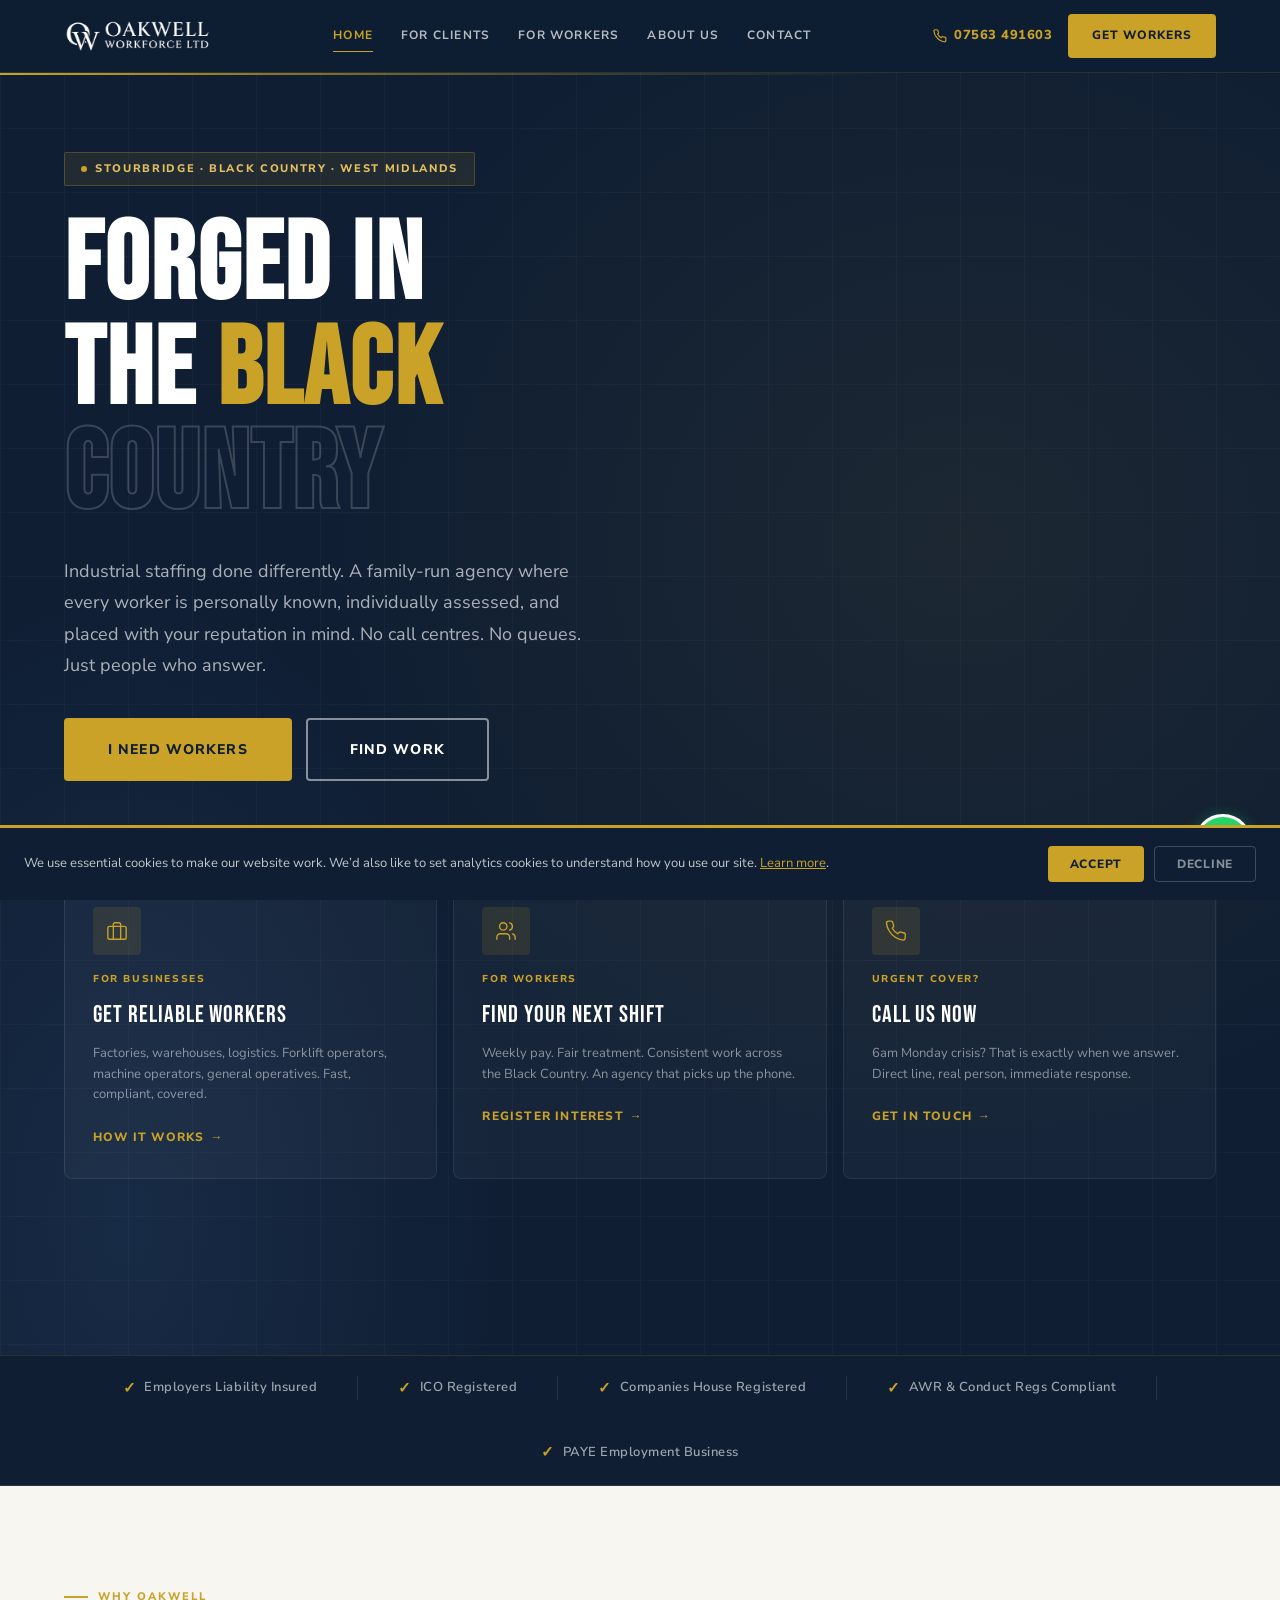
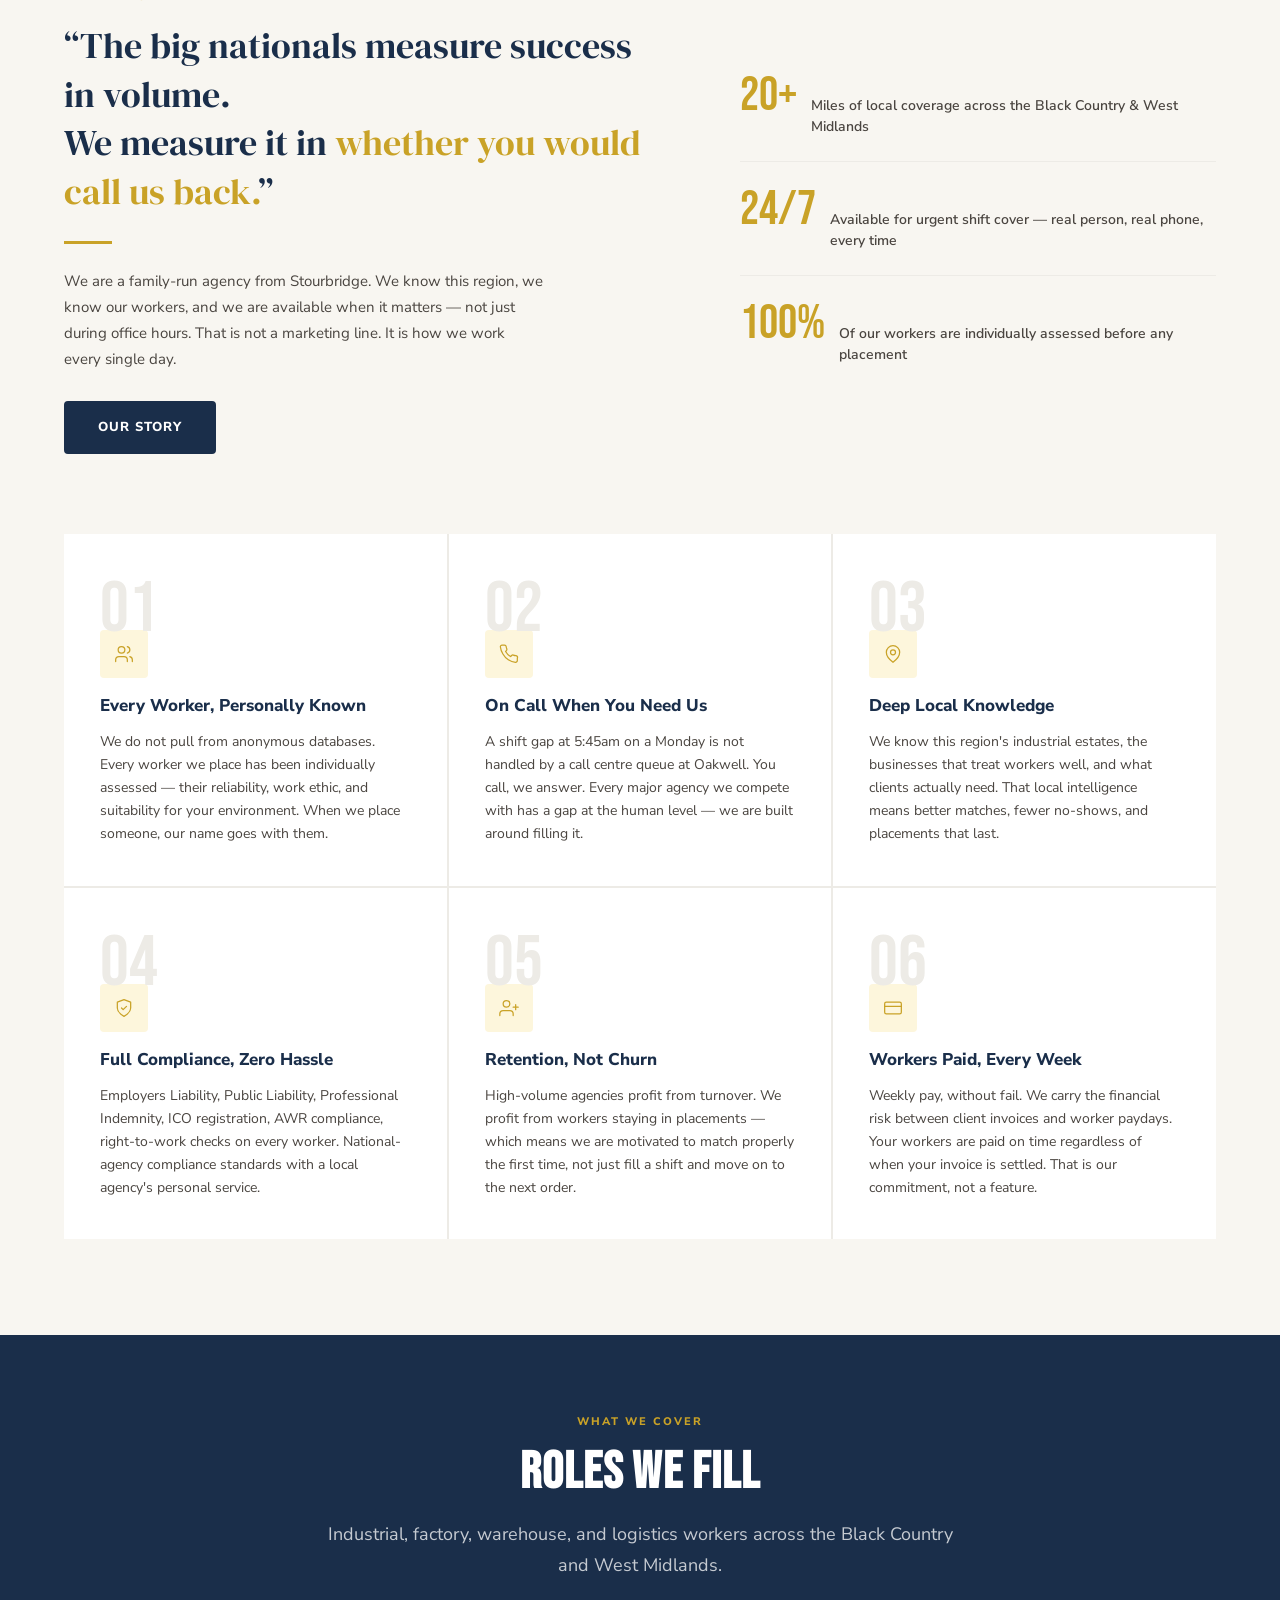
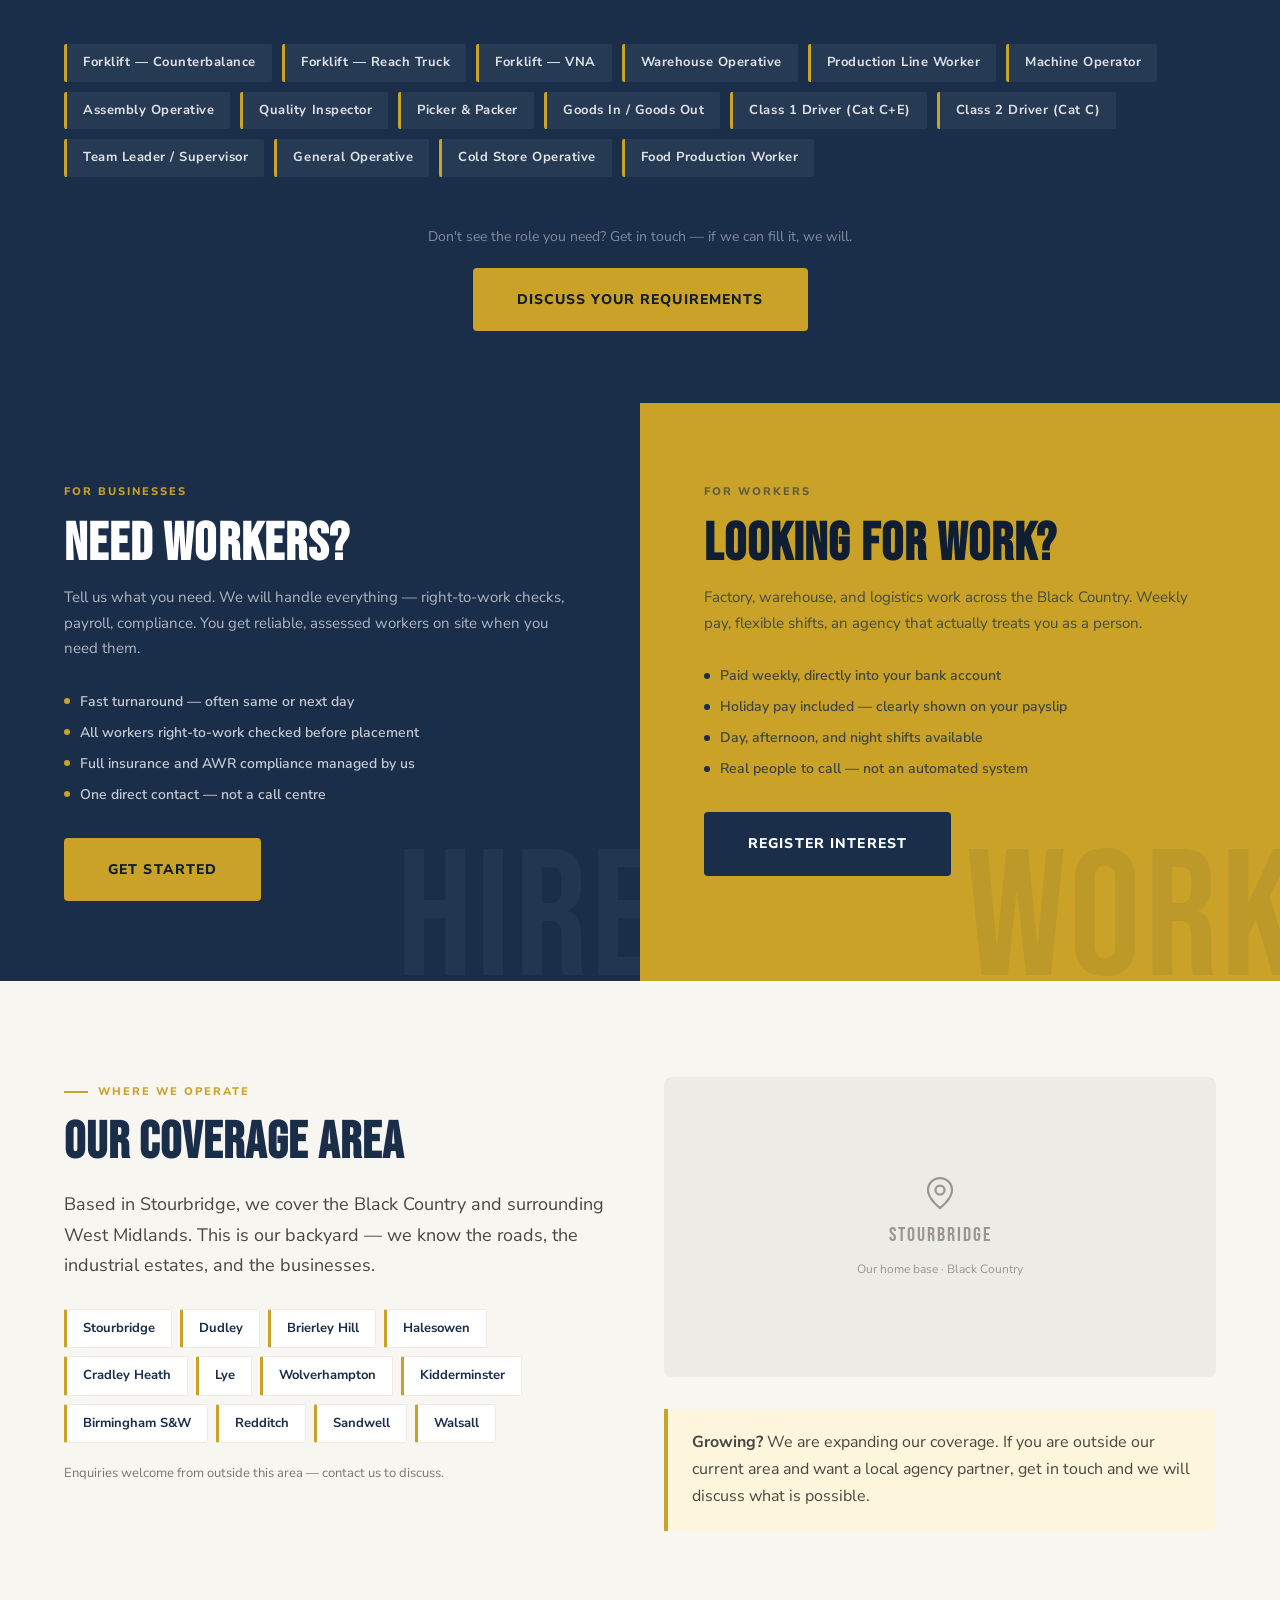
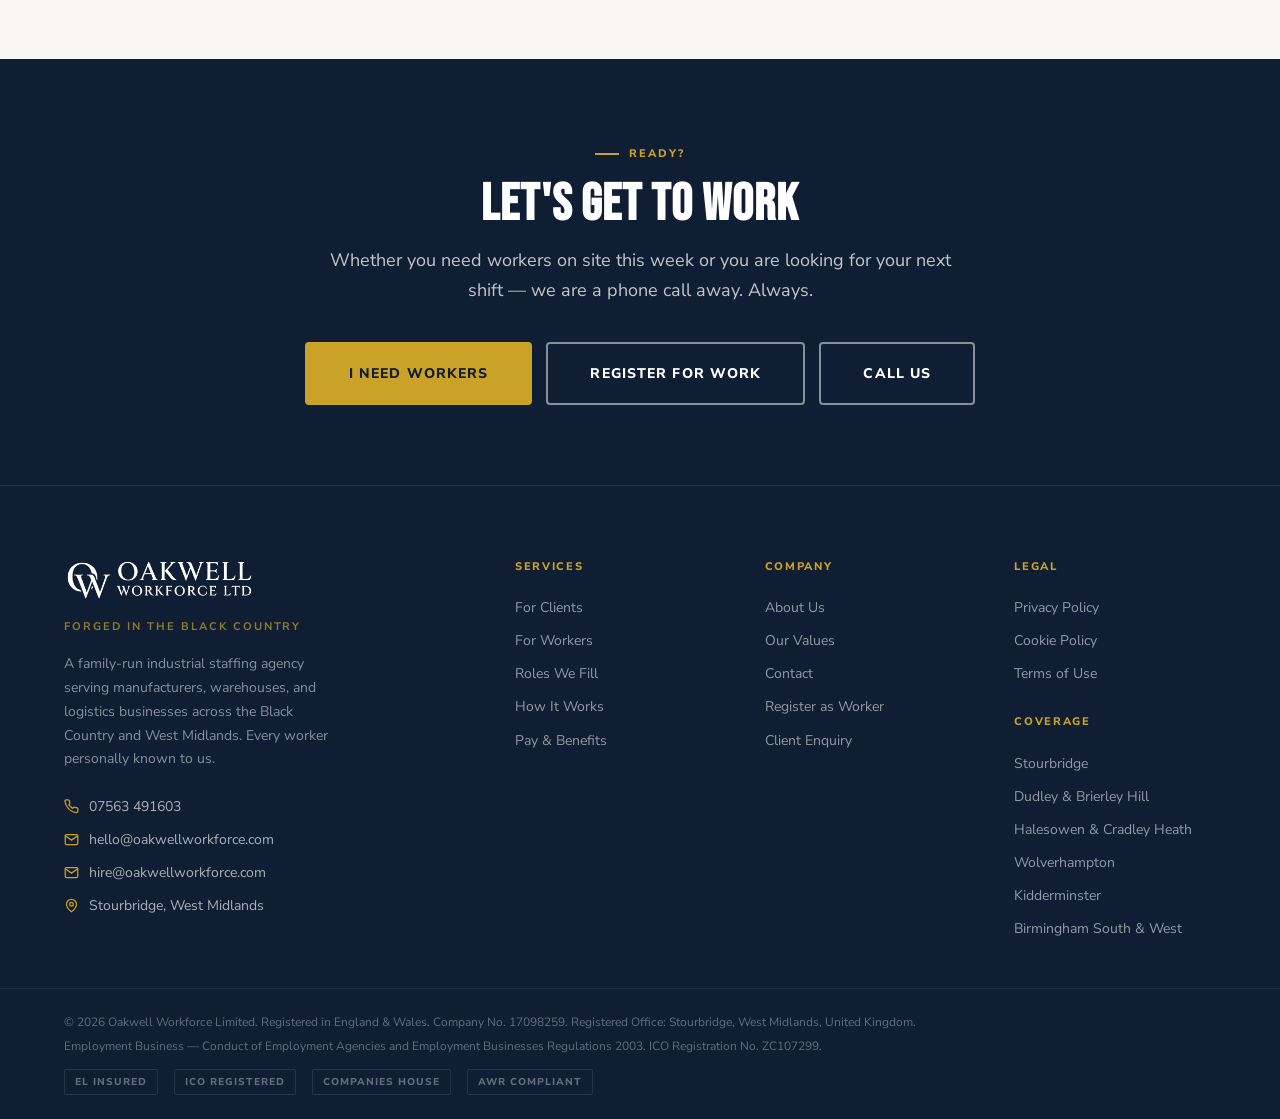
==== commit 2b18c2b0: "Add files via upload" ====
--- a/index.html
+++ b/index.html
@@ -29,7 +29,7 @@
 .fork-p{font-size:13px;color:rgba(255,255,255,0.5);margin-bottom:18px;line-height:1.6}
 .fork-link{display:inline-flex;align-items:center;gap:6px;font-size:12px;font-weight:800;letter-spacing:0.1em;text-transform:uppercase;color:var(--gold);transition:gap 0.2s}
 .fork-link:hover{gap:10px}
-.fork-link::after{content:'&#8594;'}
+.fork-link::after{content:'→'}
 .usp-grid{display:grid;grid-template-columns:repeat(3,1fr);gap:2px;background:var(--grey-light)}
 .usp-item{background:var(--white);padding:40px 36px;transition:var(--transition);cursor:default}
 .usp-item:hover{background:var(--navy-dark)}
@@ -258,7 +258,7 @@
   <div class="btn-group flex-center reveal">
     <a href="/pages/clients.html#enquiry" class="btn btn--gold btn--lg">I Need Workers</a>
     <a href="/pages/workers.html#register" class="btn btn--outline-white btn--lg">Register for Work</a>
-    <a href="tel:+441384000000" class="btn btn--outline-white btn--lg">Call Us</a>
+    <a href="tel:07563491603" class="btn btn--outline-white btn--lg">Call Us</a>
   </div>
 </div>
 </section>
--- a/css/style.css
+++ b/css/style.css
@@ -166,3 +166,5 @@
 @media(max-width:1024px){.grid-4{grid-template-columns:repeat(2,1fr)}.footer-grid{grid-template-columns:1fr 1fr;gap:40px}}
 @media(max-width:768px){section{padding:64px 0}.nav-links,.nav-right .btn,.nav-right .nav-tel{display:none}.hamburger{display:flex}.grid-2,.grid-3{grid-template-columns:1fr;gap:32px}.form-grid{grid-template-columns:1fr}.footer-grid{grid-template-columns:1fr;gap:32px}.footer-bottom-inner{flex-direction:column;align-items:flex-start}.trust-bar-inner{gap:20px}.trust-divider{display:none}.page-hero{padding:130px 0 60px}}
 @media(max-width:480px){.container{padding:0 16px}.btn--lg{padding:14px 28px;font-size:13px}.btn-group{flex-direction:column}.btn-group .btn{width:100%;justify-content:center}}
+@media(max-width:1024px){.contact-4-grid{grid-template-columns:repeat(2,1fr)!important}}
+@media(max-width:480px){.contact-4-grid{grid-template-columns:1fr!important}}
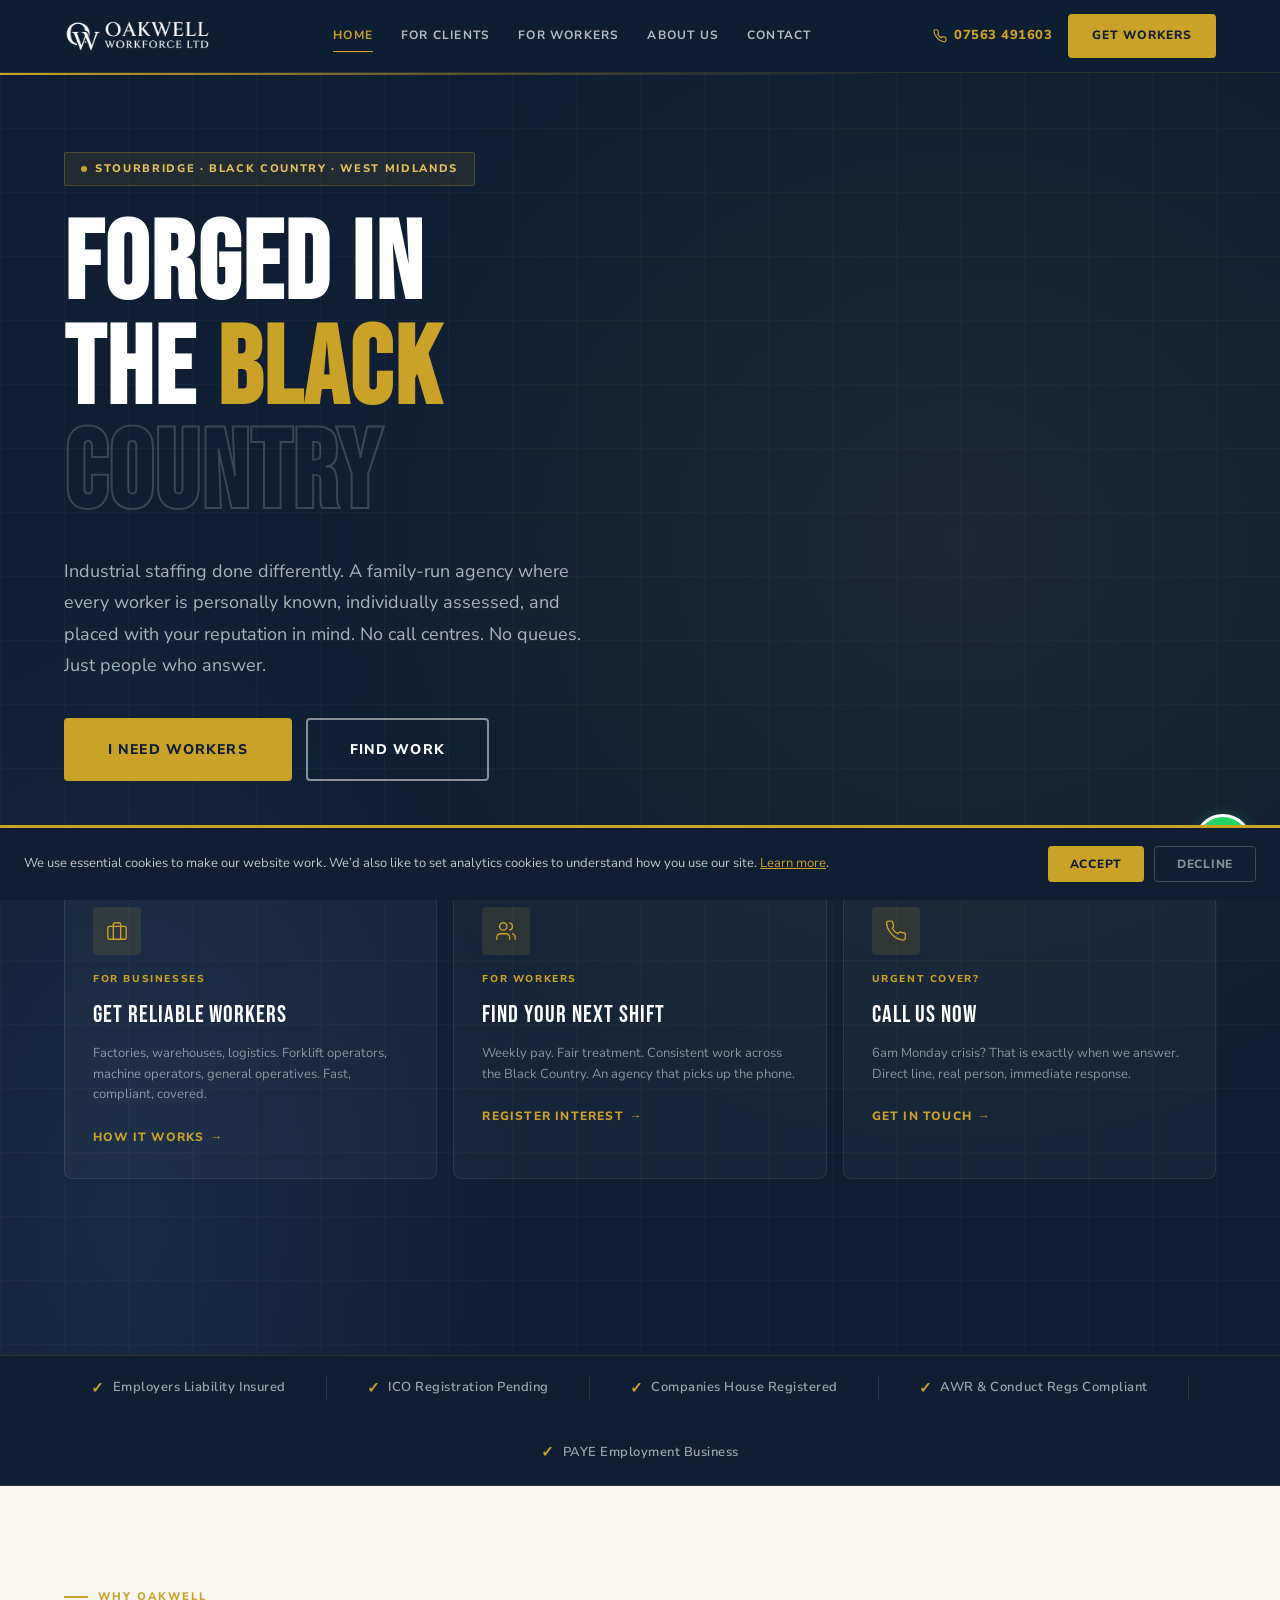
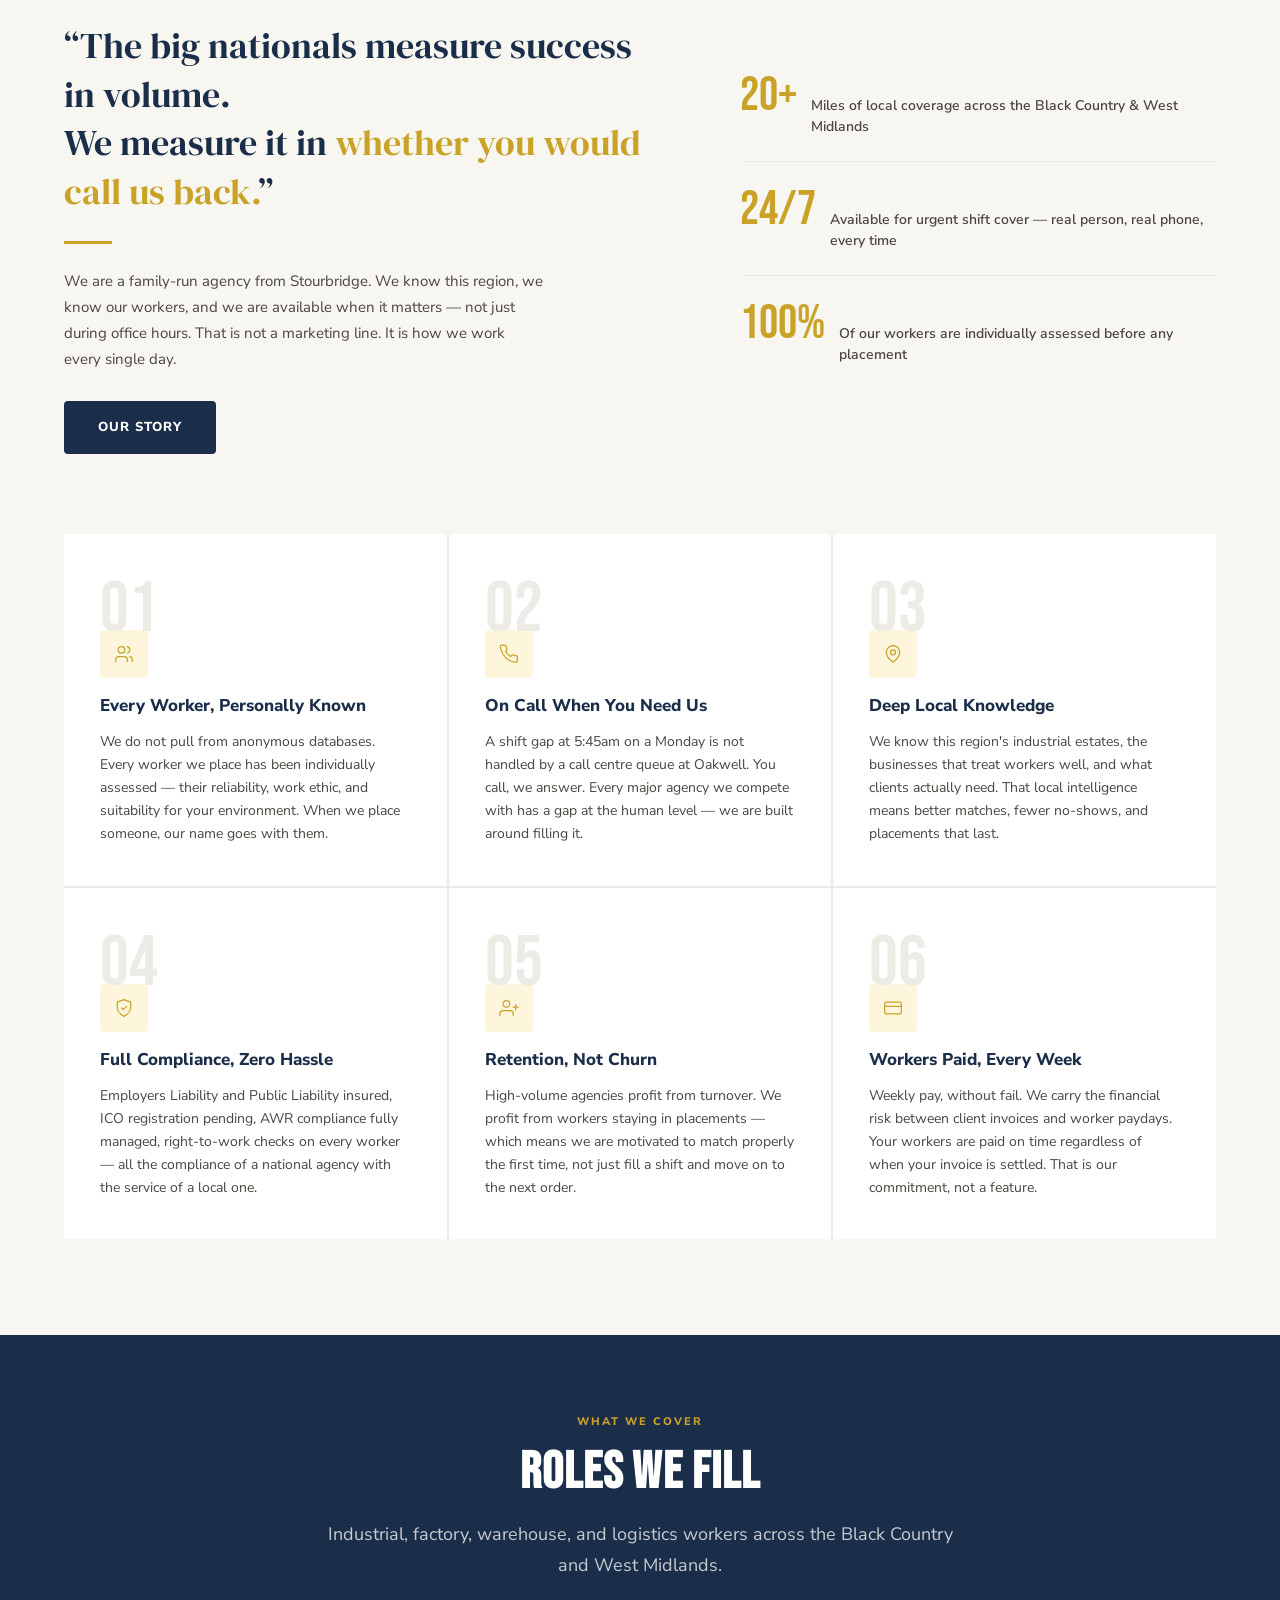
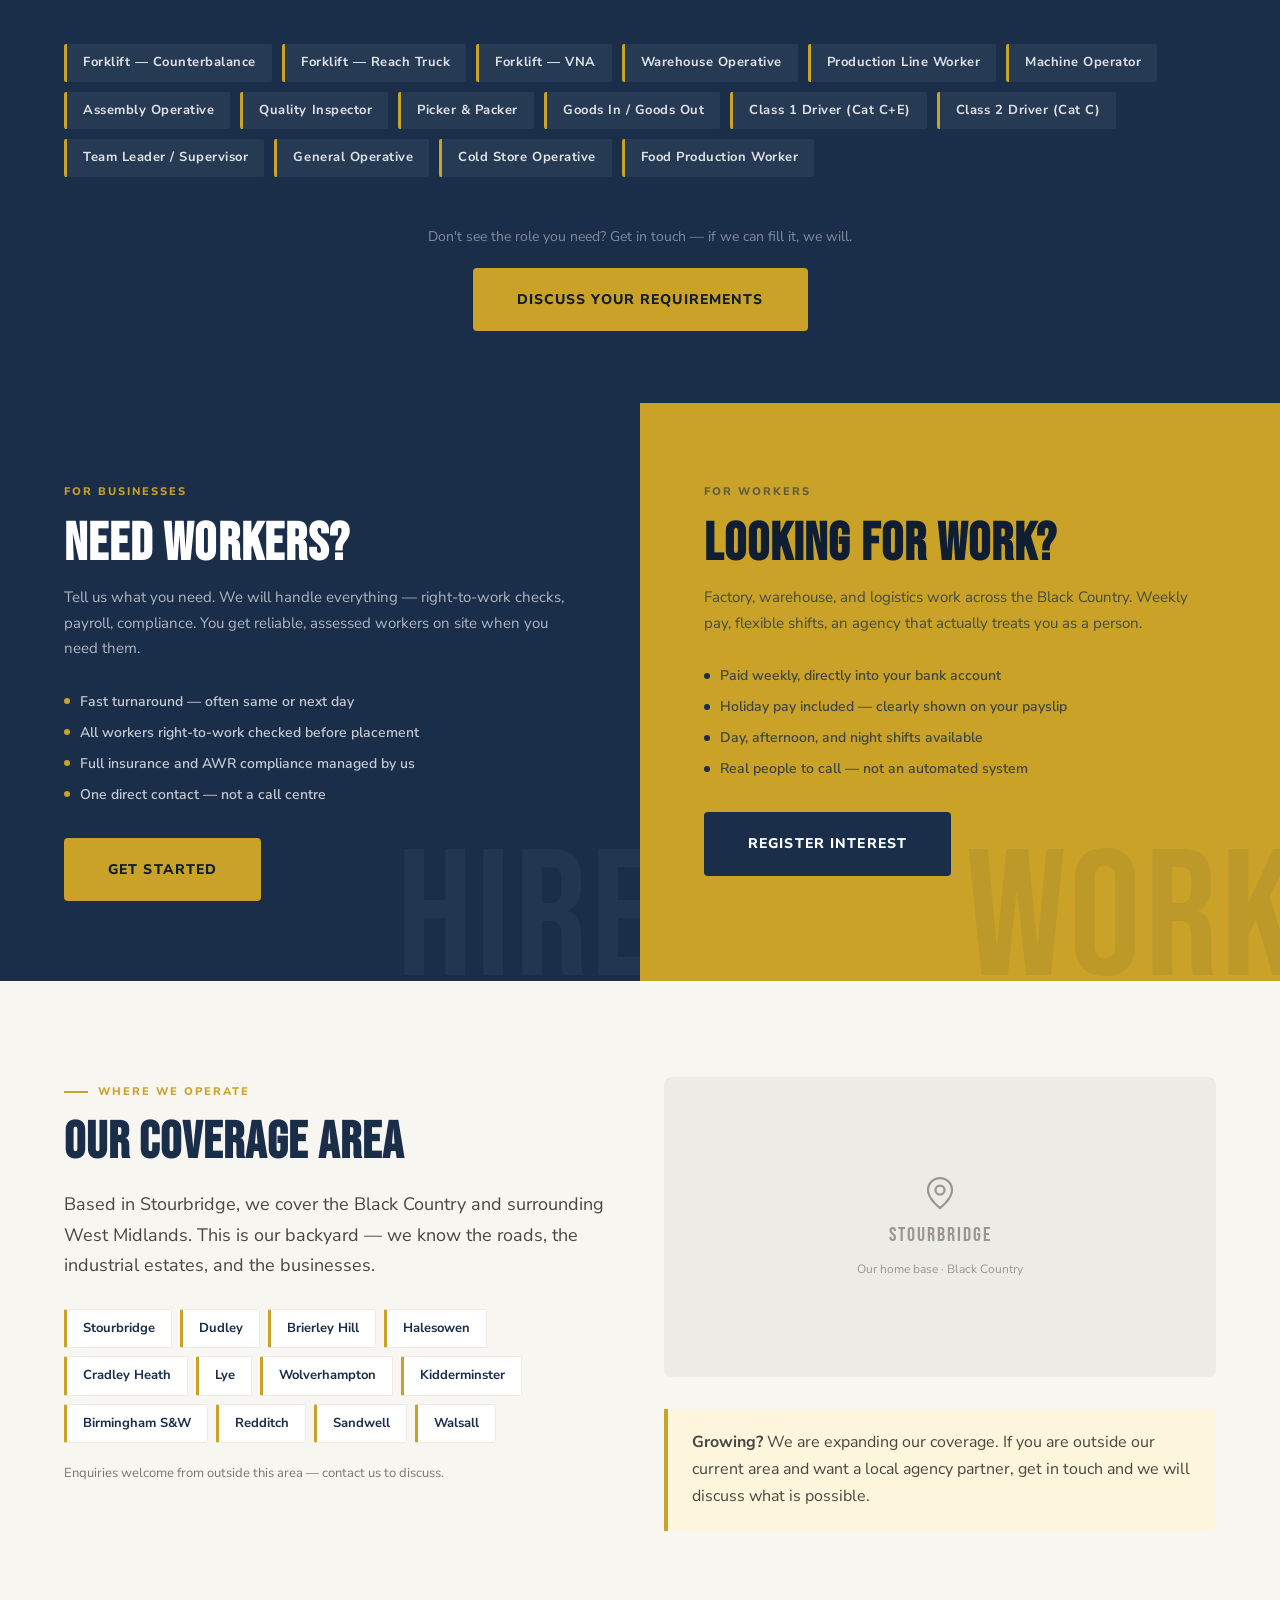
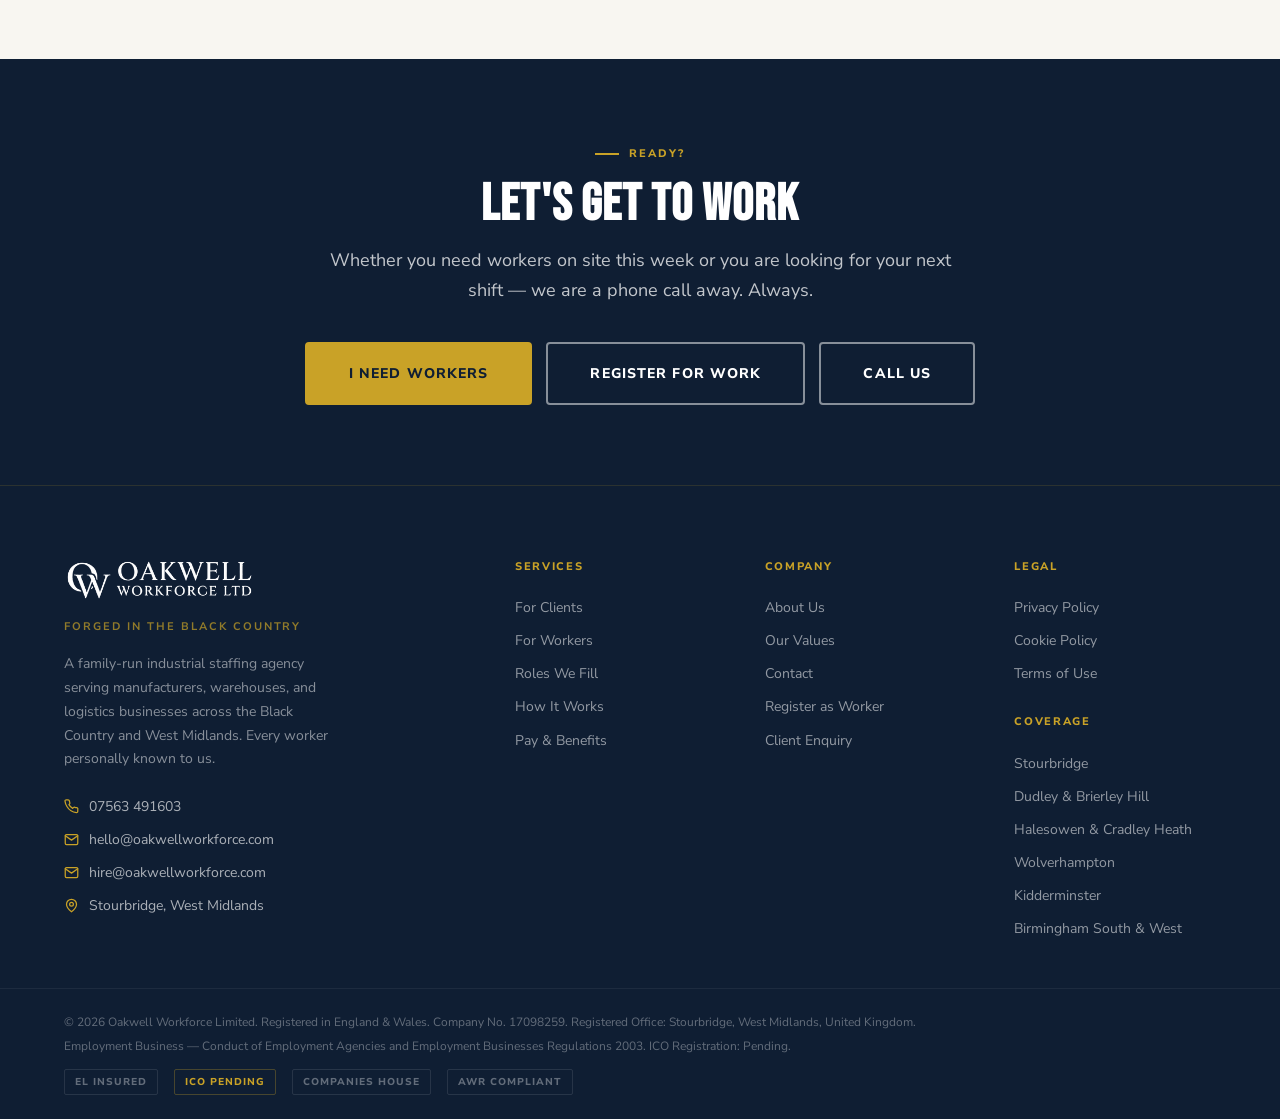
==== commit 8fabf8e2: "Add files via upload" ====
--- a/index.html
+++ b/index.html
@@ -123,7 +123,7 @@
   <div class="trust-bar-inner container">
     <div class="trust-item"><span class="trust-item-icon">&#10003;</span> Employers Liability Insured</div>
     <div class="trust-divider"></div>
-    <div class="trust-item"><span class="trust-item-icon">&#10003;</span> ICO Registered</div>
+    <div class="trust-item"><span class="trust-item-icon">&#10003;</span> ICO Registration Pending</div>
     <div class="trust-divider"></div>
     <div class="trust-item"><span class="trust-item-icon">&#10003;</span> Companies House Registered</div>
     <div class="trust-divider"></div>
@@ -153,7 +153,7 @@
     <div class="usp-item reveal"><span class="usp-num">01</span><div class="usp-iw"><svg xmlns="http://www.w3.org/2000/svg" width="20" height="20" viewBox="0 0 24 24" fill="none" stroke="currentColor" stroke-width="1.5" stroke-linecap="round" stroke-linejoin="round"><path d="M16 21v-2a4 4 0 0 0-4-4H6a4 4 0 0 0-4 4v2"/><circle cx="9" cy="7" r="4"/><path d="M22 21v-2a4 4 0 0 0-3-3.87"/><path d="M16 3.13a4 4 0 0 1 0 7.75"/></svg></div><h3 class="usp-h">Every Worker, Personally Known</h3><p class="usp-b">We do not pull from anonymous databases. Every worker we place has been individually assessed &mdash; their reliability, work ethic, and suitability for your environment. When we place someone, our name goes with them.</p></div>
     <div class="usp-item reveal"><span class="usp-num">02</span><div class="usp-iw"><svg xmlns="http://www.w3.org/2000/svg" width="20" height="20" viewBox="0 0 24 24" fill="none" stroke="currentColor" stroke-width="1.5" stroke-linecap="round" stroke-linejoin="round"><path d="M22 16.92v3a2 2 0 0 1-2.18 2 19.79 19.79 0 0 1-8.63-3.07A19.5 19.5 0 0 1 4.69 12a19.79 19.79 0 0 1-3.07-8.67A2 2 0 0 1 3.6 1.27h3a2 2 0 0 1 2 1.72c.127.96.361 1.903.7 2.81a2 2 0 0 1-.45 2.11L7.91 9a16 16 0 0 0 6 6l1.27-1.27a2 2 0 0 1 2.11-.45c.907.339 1.85.573 2.81.7A2 2 0 0 1 22 16.92z"/></svg></div><h3 class="usp-h">On Call When You Need Us</h3><p class="usp-b">A shift gap at 5:45am on a Monday is not handled by a call centre queue at Oakwell. You call, we answer. Every major agency we compete with has a gap at the human level &mdash; we are built around filling it.</p></div>
     <div class="usp-item reveal"><span class="usp-num">03</span><div class="usp-iw"><svg xmlns="http://www.w3.org/2000/svg" width="20" height="20" viewBox="0 0 24 24" fill="none" stroke="currentColor" stroke-width="1.5" stroke-linecap="round" stroke-linejoin="round"><path d="M20 10c0 6-8 12-8 12s-8-6-8-12a8 8 0 0 1 16 0Z"/><circle cx="12" cy="10" r="3"/></svg></div><h3 class="usp-h">Deep Local Knowledge</h3><p class="usp-b">We know this region&apos;s industrial estates, the businesses that treat workers well, and what clients actually need. That local intelligence means better matches, fewer no-shows, and placements that last.</p></div>
-    <div class="usp-item reveal"><span class="usp-num">04</span><div class="usp-iw"><svg xmlns="http://www.w3.org/2000/svg" width="20" height="20" viewBox="0 0 24 24" fill="none" stroke="currentColor" stroke-width="1.5" stroke-linecap="round" stroke-linejoin="round"><path d="M12 22s8-4 8-10V5l-8-3-8 3v7c0 6 8 10 8 10z"/><path d="m9 12 2 2 4-4"/></svg></div><h3 class="usp-h">Full Compliance, Zero Hassle</h3><p class="usp-b">Employers Liability, Public Liability, Professional Indemnity, ICO registration, AWR compliance, right-to-work checks on every worker. National-agency compliance standards with a local agency&apos;s personal service.</p></div>
+    <div class="usp-item reveal"><span class="usp-num">04</span><div class="usp-iw"><svg xmlns="http://www.w3.org/2000/svg" width="20" height="20" viewBox="0 0 24 24" fill="none" stroke="currentColor" stroke-width="1.5" stroke-linecap="round" stroke-linejoin="round"><path d="M12 22s8-4 8-10V5l-8-3-8 3v7c0 6 8 10 8 10z"/><path d="m9 12 2 2 4-4"/></svg></div><h3 class="usp-h">Full Compliance, Zero Hassle</h3><p class="usp-b">Employers Liability and Public Liability insured, ICO registration pending, AWR compliance fully managed, right-to-work checks on every worker — all the compliance of a national agency with the service of a local one.</p></div>
     <div class="usp-item reveal"><span class="usp-num">05</span><div class="usp-iw"><svg xmlns="http://www.w3.org/2000/svg" width="20" height="20" viewBox="0 0 24 24" fill="none" stroke="currentColor" stroke-width="1.5" stroke-linecap="round" stroke-linejoin="round"><path d="M17 21v-2a4 4 0 0 0-4-4H5a4 4 0 0 0-4 4v2"/><circle cx="9" cy="7" r="4"/><line x1="23" y1="11" x2="17" y2="11"/><line x1="20" y1="8" x2="20" y2="14"/></svg></div><h3 class="usp-h">Retention, Not Churn</h3><p class="usp-b">High-volume agencies profit from turnover. We profit from workers staying in placements &mdash; which means we are motivated to match properly the first time, not just fill a shift and move on to the next order.</p></div>
     <div class="usp-item reveal"><span class="usp-num">06</span><div class="usp-iw"><svg xmlns="http://www.w3.org/2000/svg" width="20" height="20" viewBox="0 0 24 24" fill="none" stroke="currentColor" stroke-width="1.5" stroke-linecap="round" stroke-linejoin="round"><rect x="2" y="5" width="20" height="14" rx="2"/><line x1="2" y1="10" x2="22" y2="10"/></svg></div><h3 class="usp-h">Workers Paid, Every Week</h3><p class="usp-b">Weekly pay, without fail. We carry the financial risk between client invoices and worker paydays. Your workers are paid on time regardless of when your invoice is settled. That is our commitment, not a feature.</p></div>
   </div>
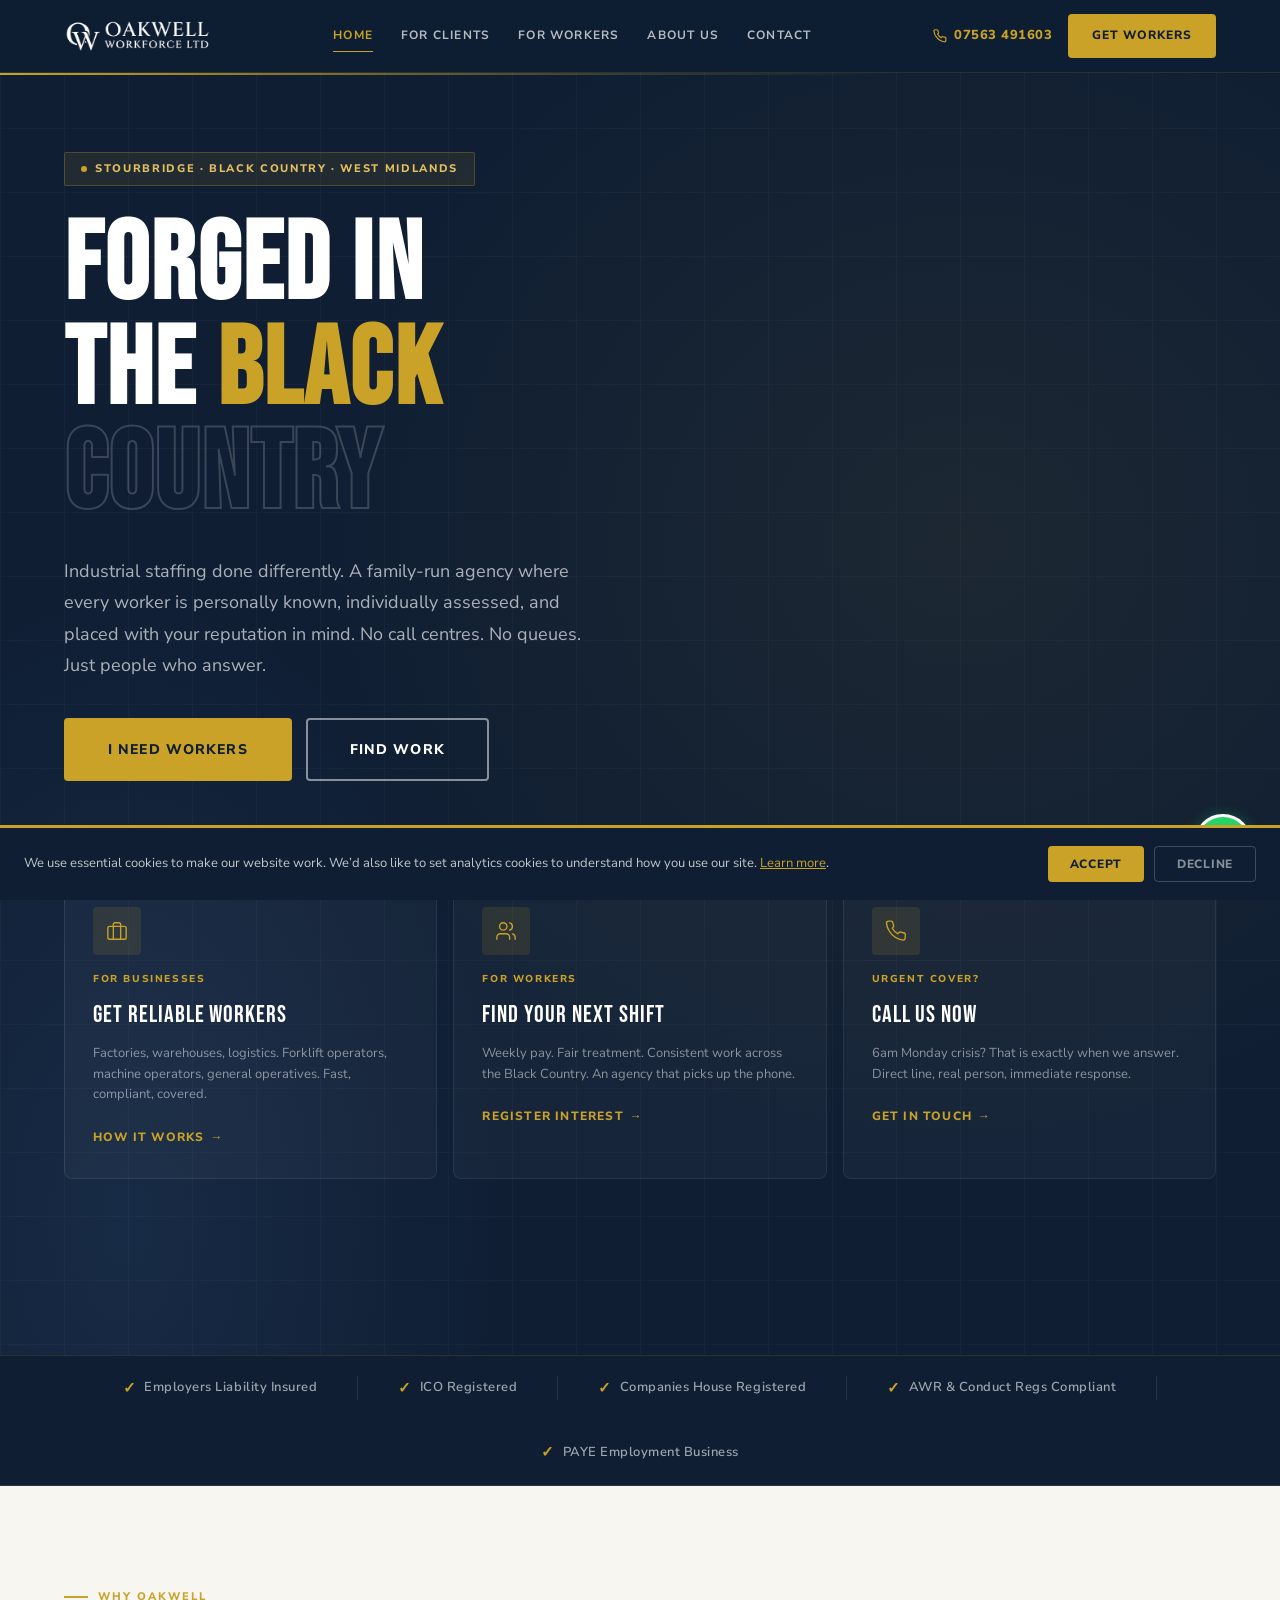
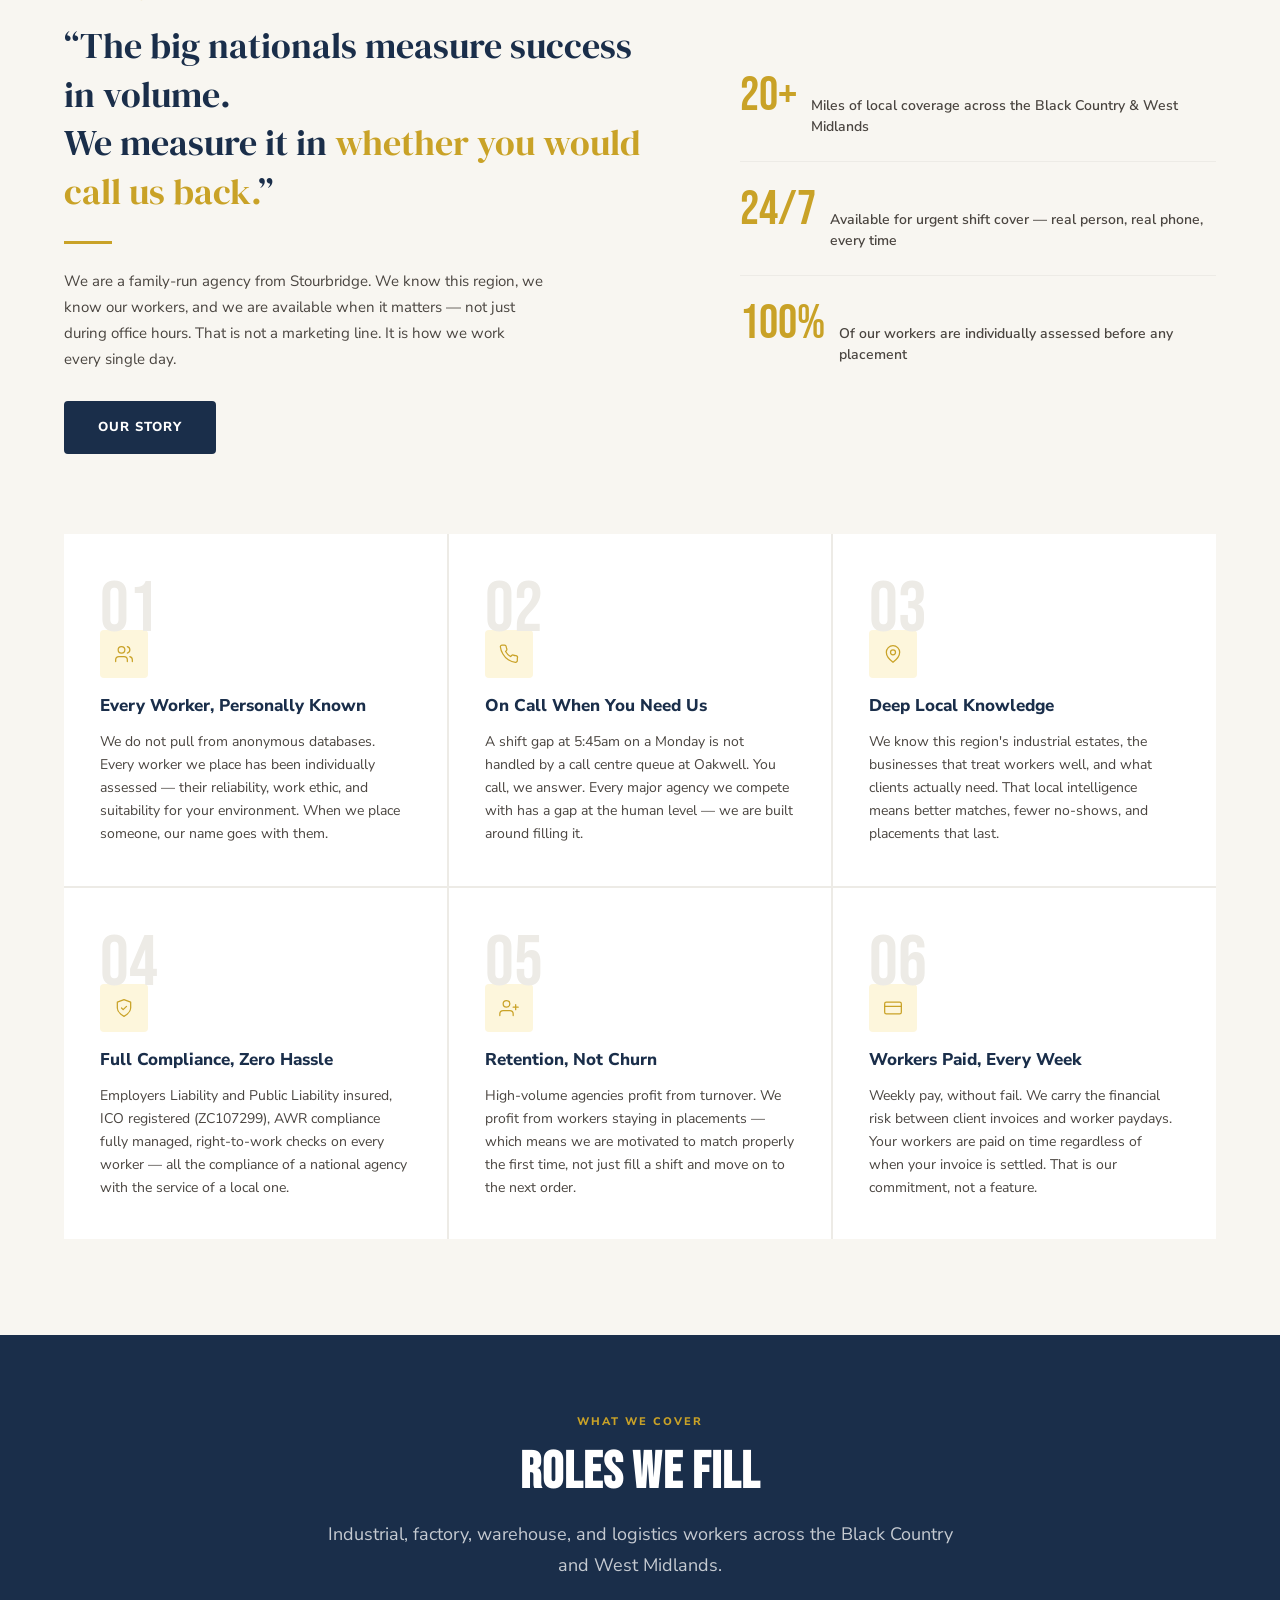
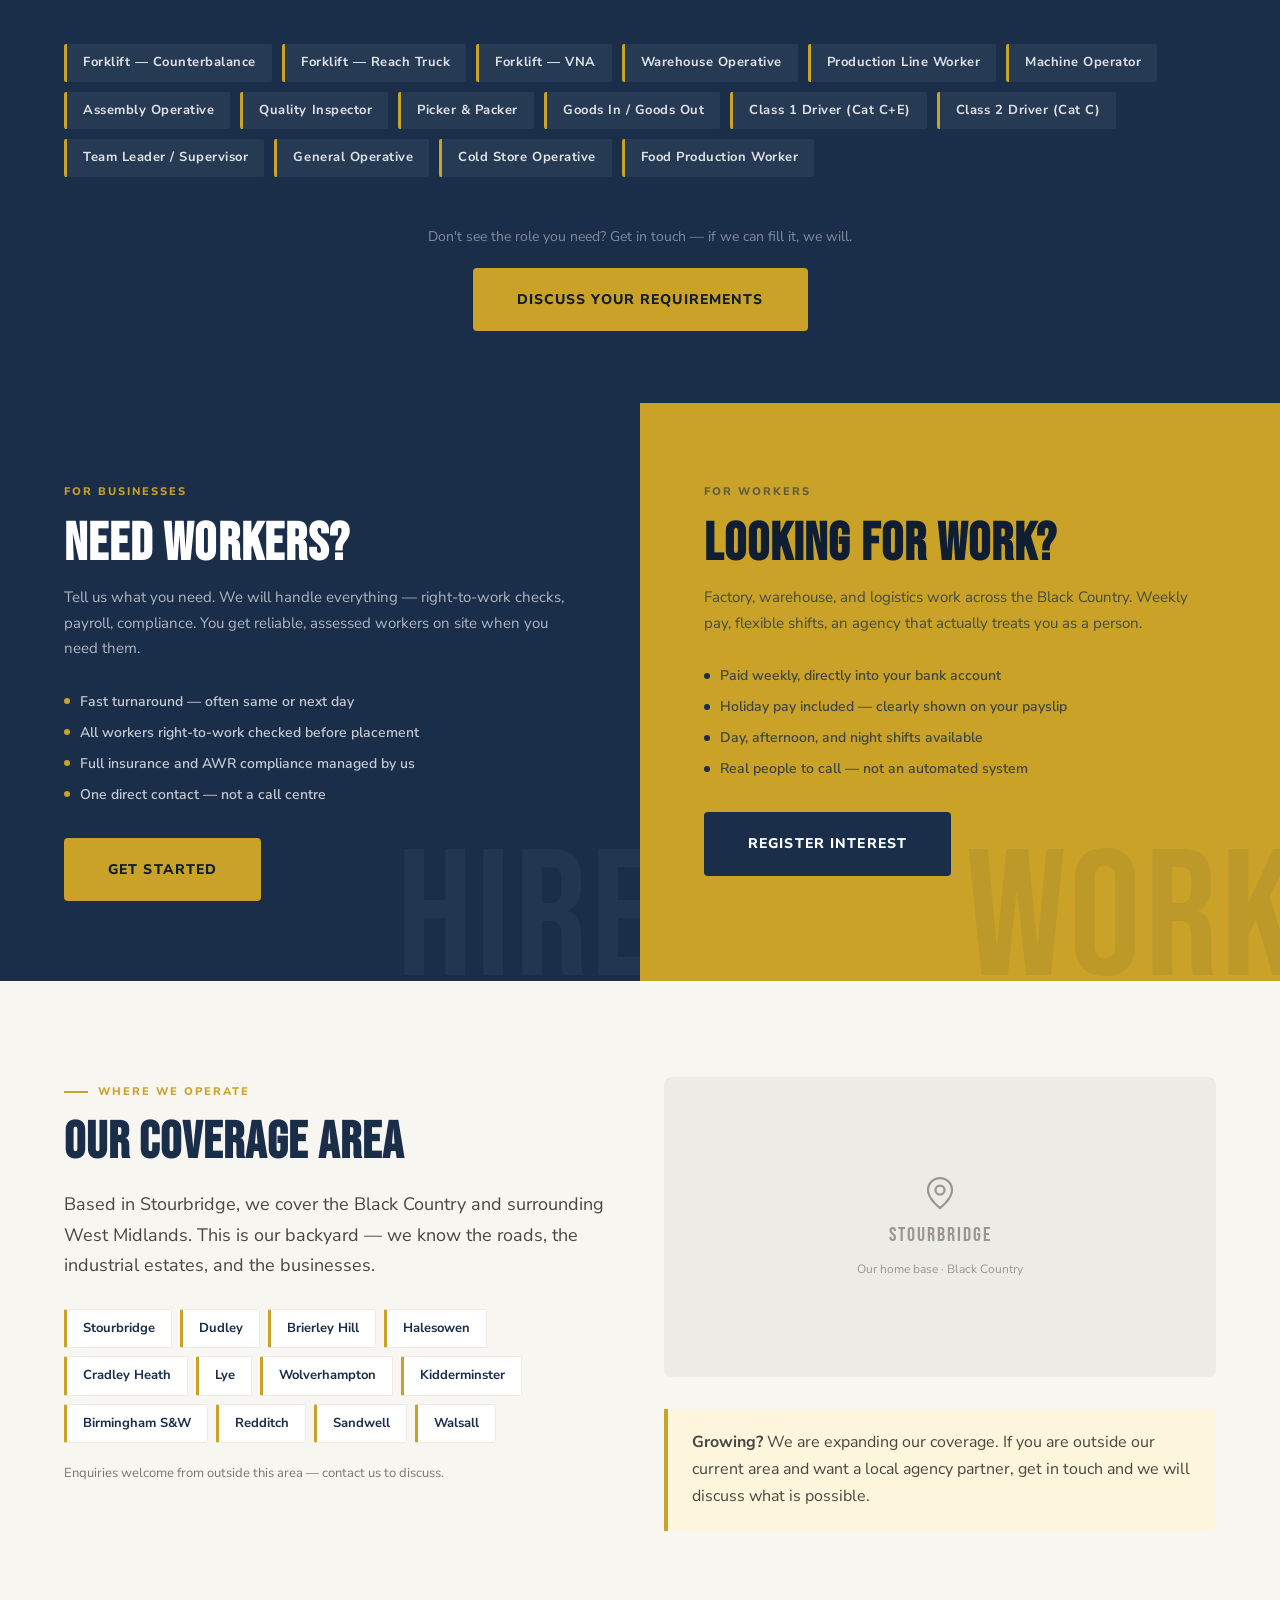
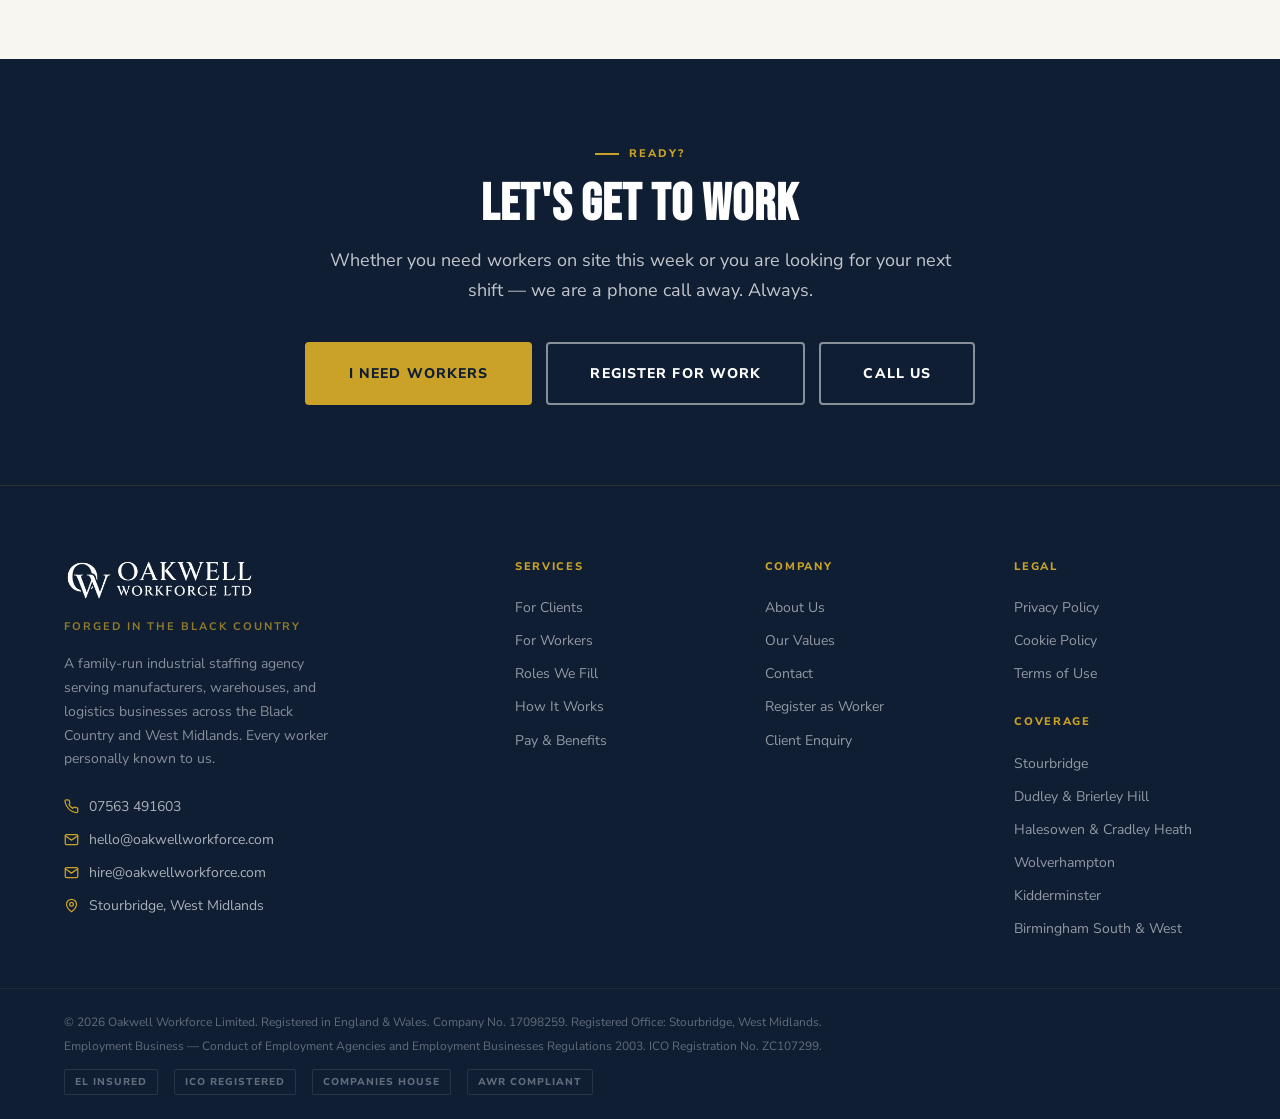
==== commit d5c6031a: "Add files via upload" ====
--- a/index.html
+++ b/index.html
@@ -123,7 +123,7 @@
   <div class="trust-bar-inner container">
     <div class="trust-item"><span class="trust-item-icon">&#10003;</span> Employers Liability Insured</div>
     <div class="trust-divider"></div>
-    <div class="trust-item"><span class="trust-item-icon">&#10003;</span> ICO Registration Pending</div>
+    <div class="trust-item"><span class="trust-item-icon">&#10003;</span> ICO Registered</div>
     <div class="trust-divider"></div>
     <div class="trust-item"><span class="trust-item-icon">&#10003;</span> Companies House Registered</div>
     <div class="trust-divider"></div>
@@ -153,7 +153,7 @@
     <div class="usp-item reveal"><span class="usp-num">01</span><div class="usp-iw"><svg xmlns="http://www.w3.org/2000/svg" width="20" height="20" viewBox="0 0 24 24" fill="none" stroke="currentColor" stroke-width="1.5" stroke-linecap="round" stroke-linejoin="round"><path d="M16 21v-2a4 4 0 0 0-4-4H6a4 4 0 0 0-4 4v2"/><circle cx="9" cy="7" r="4"/><path d="M22 21v-2a4 4 0 0 0-3-3.87"/><path d="M16 3.13a4 4 0 0 1 0 7.75"/></svg></div><h3 class="usp-h">Every Worker, Personally Known</h3><p class="usp-b">We do not pull from anonymous databases. Every worker we place has been individually assessed &mdash; their reliability, work ethic, and suitability for your environment. When we place someone, our name goes with them.</p></div>
     <div class="usp-item reveal"><span class="usp-num">02</span><div class="usp-iw"><svg xmlns="http://www.w3.org/2000/svg" width="20" height="20" viewBox="0 0 24 24" fill="none" stroke="currentColor" stroke-width="1.5" stroke-linecap="round" stroke-linejoin="round"><path d="M22 16.92v3a2 2 0 0 1-2.18 2 19.79 19.79 0 0 1-8.63-3.07A19.5 19.5 0 0 1 4.69 12a19.79 19.79 0 0 1-3.07-8.67A2 2 0 0 1 3.6 1.27h3a2 2 0 0 1 2 1.72c.127.96.361 1.903.7 2.81a2 2 0 0 1-.45 2.11L7.91 9a16 16 0 0 0 6 6l1.27-1.27a2 2 0 0 1 2.11-.45c.907.339 1.85.573 2.81.7A2 2 0 0 1 22 16.92z"/></svg></div><h3 class="usp-h">On Call When You Need Us</h3><p class="usp-b">A shift gap at 5:45am on a Monday is not handled by a call centre queue at Oakwell. You call, we answer. Every major agency we compete with has a gap at the human level &mdash; we are built around filling it.</p></div>
     <div class="usp-item reveal"><span class="usp-num">03</span><div class="usp-iw"><svg xmlns="http://www.w3.org/2000/svg" width="20" height="20" viewBox="0 0 24 24" fill="none" stroke="currentColor" stroke-width="1.5" stroke-linecap="round" stroke-linejoin="round"><path d="M20 10c0 6-8 12-8 12s-8-6-8-12a8 8 0 0 1 16 0Z"/><circle cx="12" cy="10" r="3"/></svg></div><h3 class="usp-h">Deep Local Knowledge</h3><p class="usp-b">We know this region&apos;s industrial estates, the businesses that treat workers well, and what clients actually need. That local intelligence means better matches, fewer no-shows, and placements that last.</p></div>
-    <div class="usp-item reveal"><span class="usp-num">04</span><div class="usp-iw"><svg xmlns="http://www.w3.org/2000/svg" width="20" height="20" viewBox="0 0 24 24" fill="none" stroke="currentColor" stroke-width="1.5" stroke-linecap="round" stroke-linejoin="round"><path d="M12 22s8-4 8-10V5l-8-3-8 3v7c0 6 8 10 8 10z"/><path d="m9 12 2 2 4-4"/></svg></div><h3 class="usp-h">Full Compliance, Zero Hassle</h3><p class="usp-b">Employers Liability and Public Liability insured, ICO registration pending, AWR compliance fully managed, right-to-work checks on every worker — all the compliance of a national agency with the service of a local one.</p></div>
+    <div class="usp-item reveal"><span class="usp-num">04</span><div class="usp-iw"><svg xmlns="http://www.w3.org/2000/svg" width="20" height="20" viewBox="0 0 24 24" fill="none" stroke="currentColor" stroke-width="1.5" stroke-linecap="round" stroke-linejoin="round"><path d="M12 22s8-4 8-10V5l-8-3-8 3v7c0 6 8 10 8 10z"/><path d="m9 12 2 2 4-4"/></svg></div><h3 class="usp-h">Full Compliance, Zero Hassle</h3><p class="usp-b">Employers Liability and Public Liability insured, ICO registered (ZC107299), AWR compliance fully managed, right-to-work checks on every worker — all the compliance of a national agency with the service of a local one.</p></div>
     <div class="usp-item reveal"><span class="usp-num">05</span><div class="usp-iw"><svg xmlns="http://www.w3.org/2000/svg" width="20" height="20" viewBox="0 0 24 24" fill="none" stroke="currentColor" stroke-width="1.5" stroke-linecap="round" stroke-linejoin="round"><path d="M17 21v-2a4 4 0 0 0-4-4H5a4 4 0 0 0-4 4v2"/><circle cx="9" cy="7" r="4"/><line x1="23" y1="11" x2="17" y2="11"/><line x1="20" y1="8" x2="20" y2="14"/></svg></div><h3 class="usp-h">Retention, Not Churn</h3><p class="usp-b">High-volume agencies profit from turnover. We profit from workers staying in placements &mdash; which means we are motivated to match properly the first time, not just fill a shift and move on to the next order.</p></div>
     <div class="usp-item reveal"><span class="usp-num">06</span><div class="usp-iw"><svg xmlns="http://www.w3.org/2000/svg" width="20" height="20" viewBox="0 0 24 24" fill="none" stroke="currentColor" stroke-width="1.5" stroke-linecap="round" stroke-linejoin="round"><rect x="2" y="5" width="20" height="14" rx="2"/><line x1="2" y1="10" x2="22" y2="10"/></svg></div><h3 class="usp-h">Workers Paid, Every Week</h3><p class="usp-b">Weekly pay, without fail. We carry the financial risk between client invoices and worker paydays. Your workers are paid on time regardless of when your invoice is settled. That is our commitment, not a feature.</p></div>
   </div>
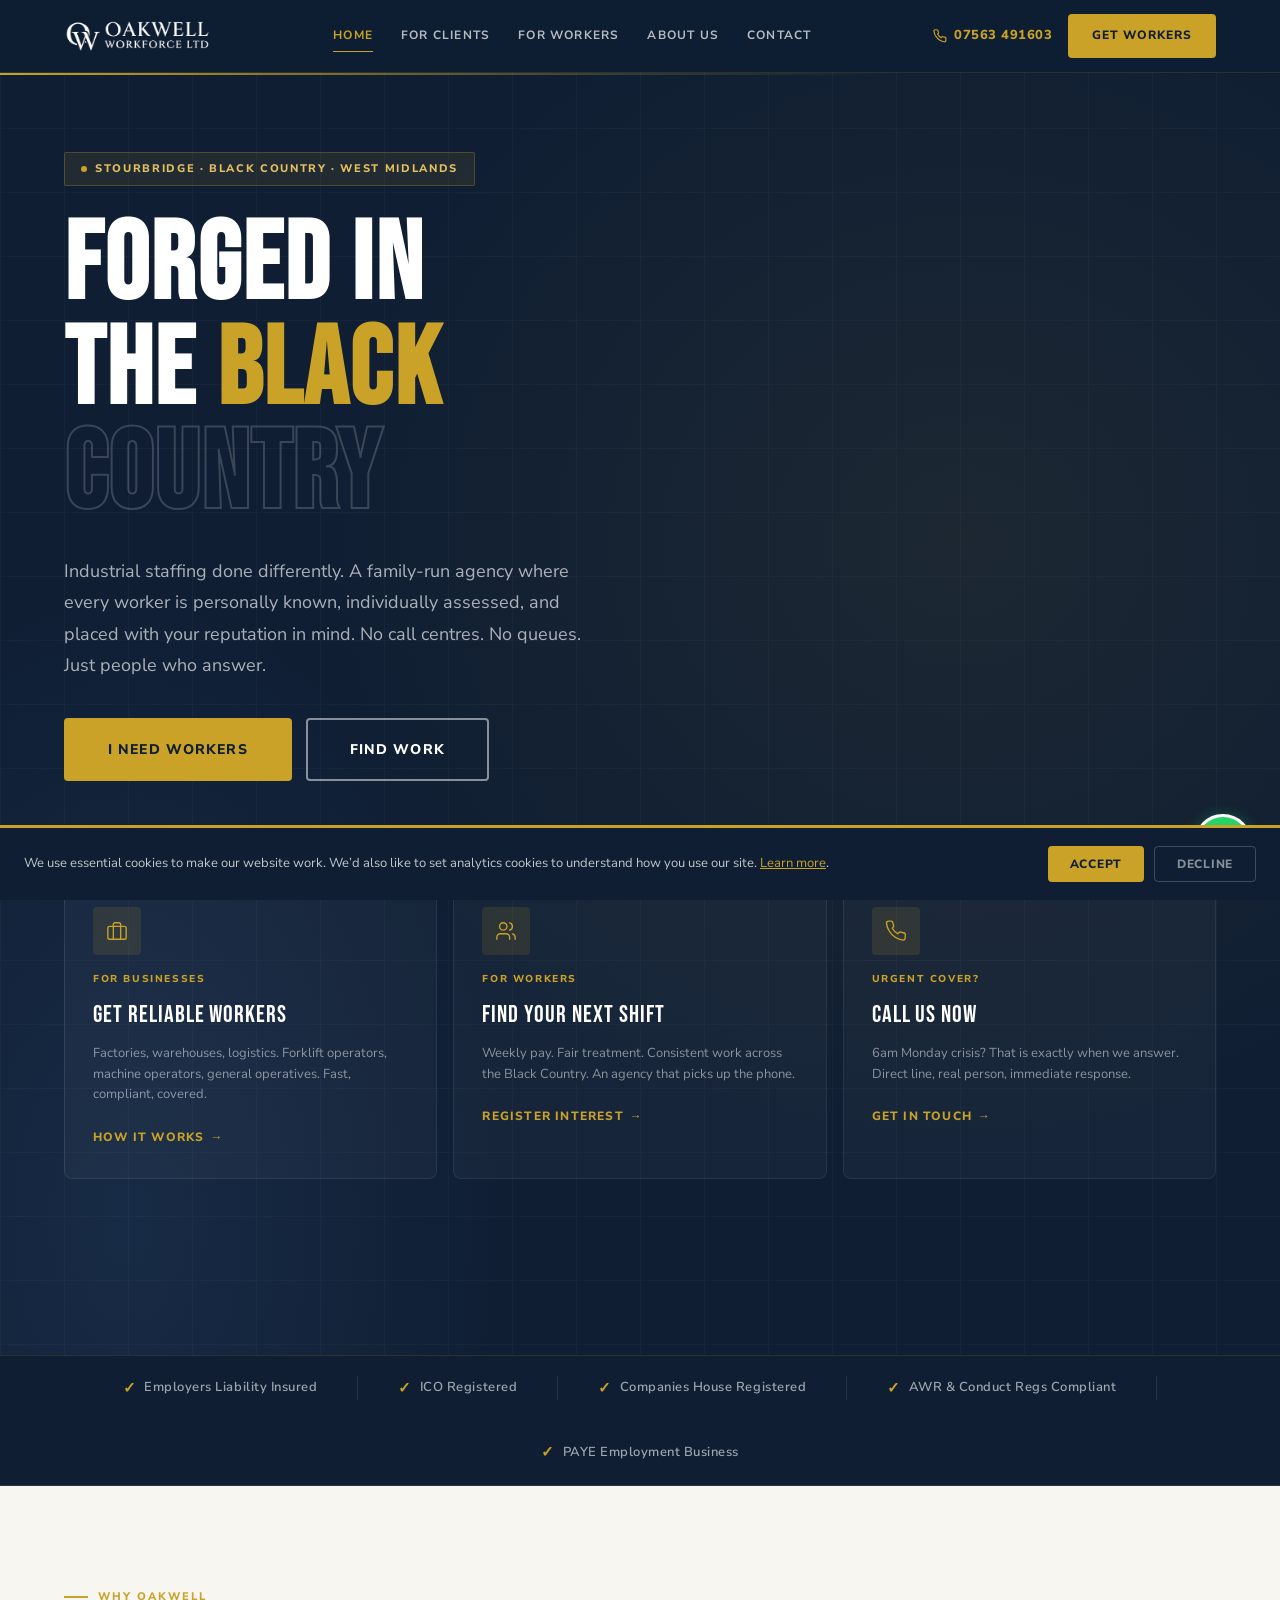
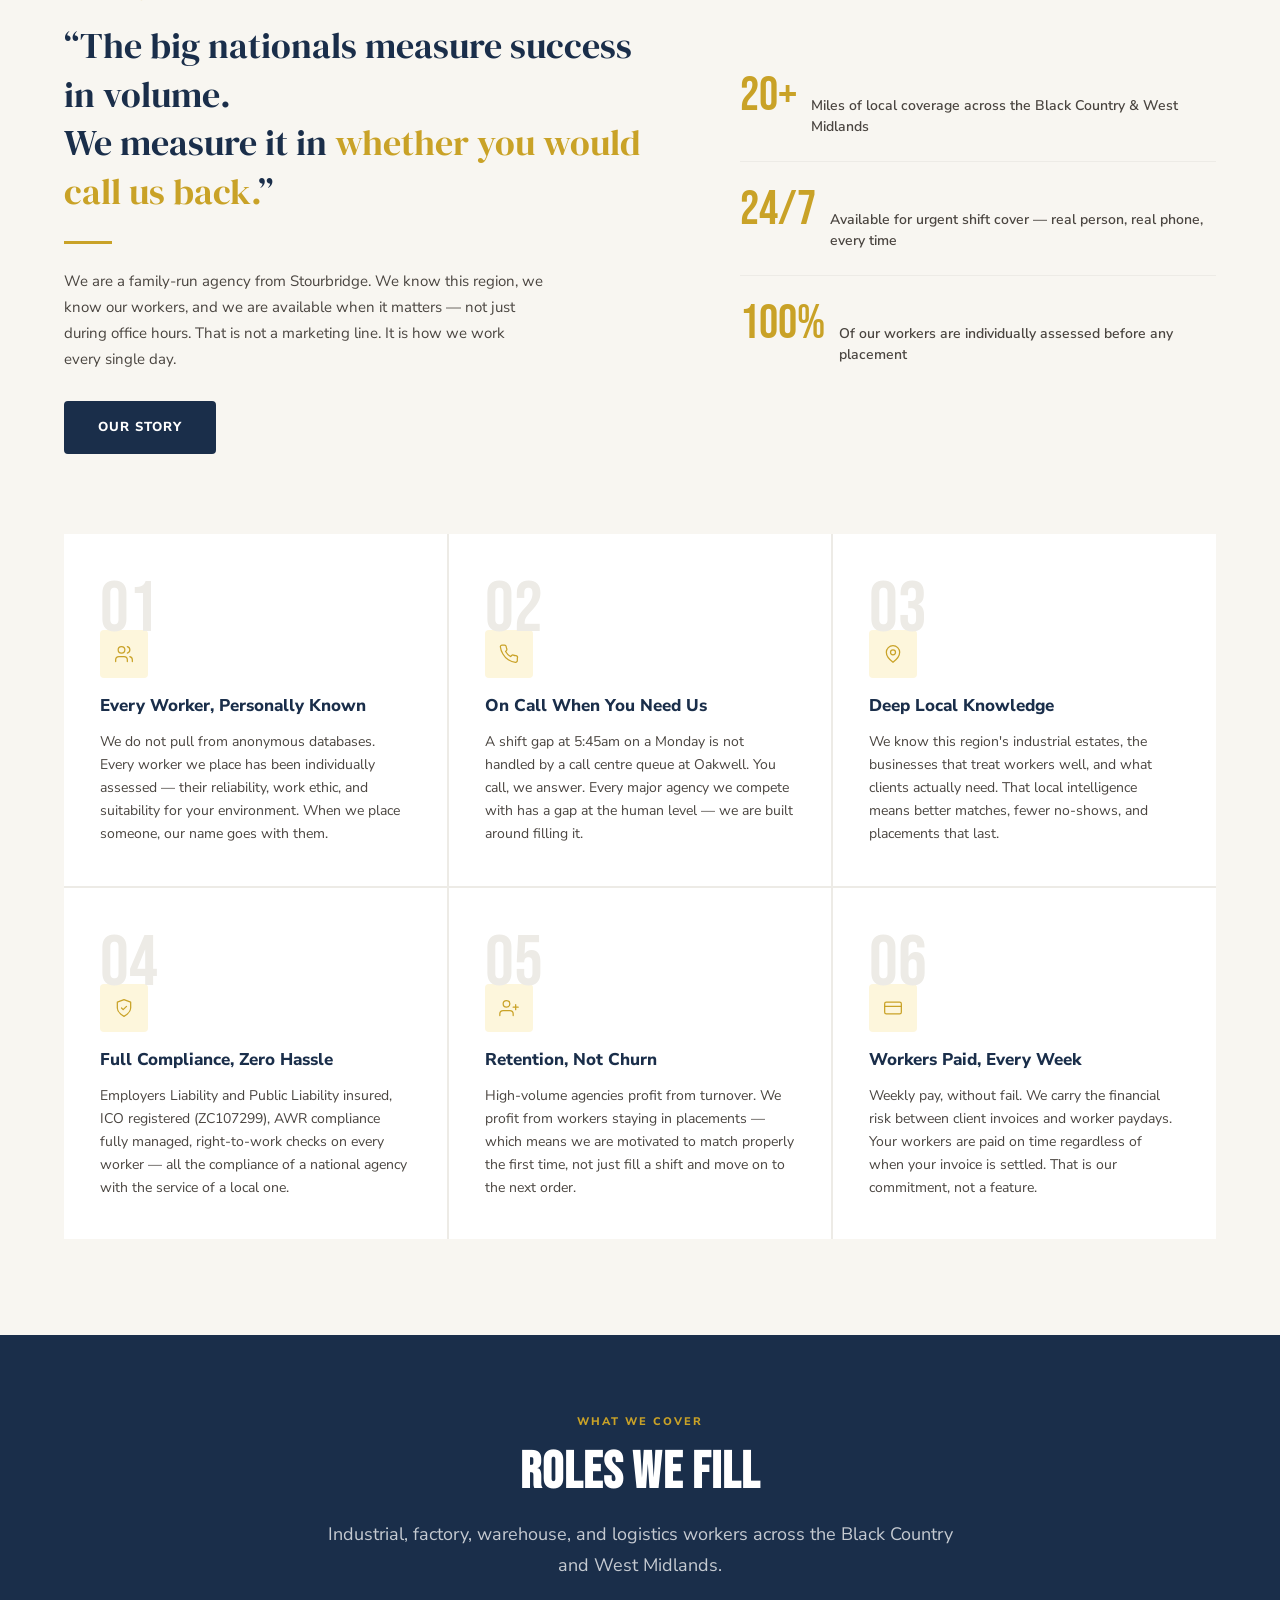
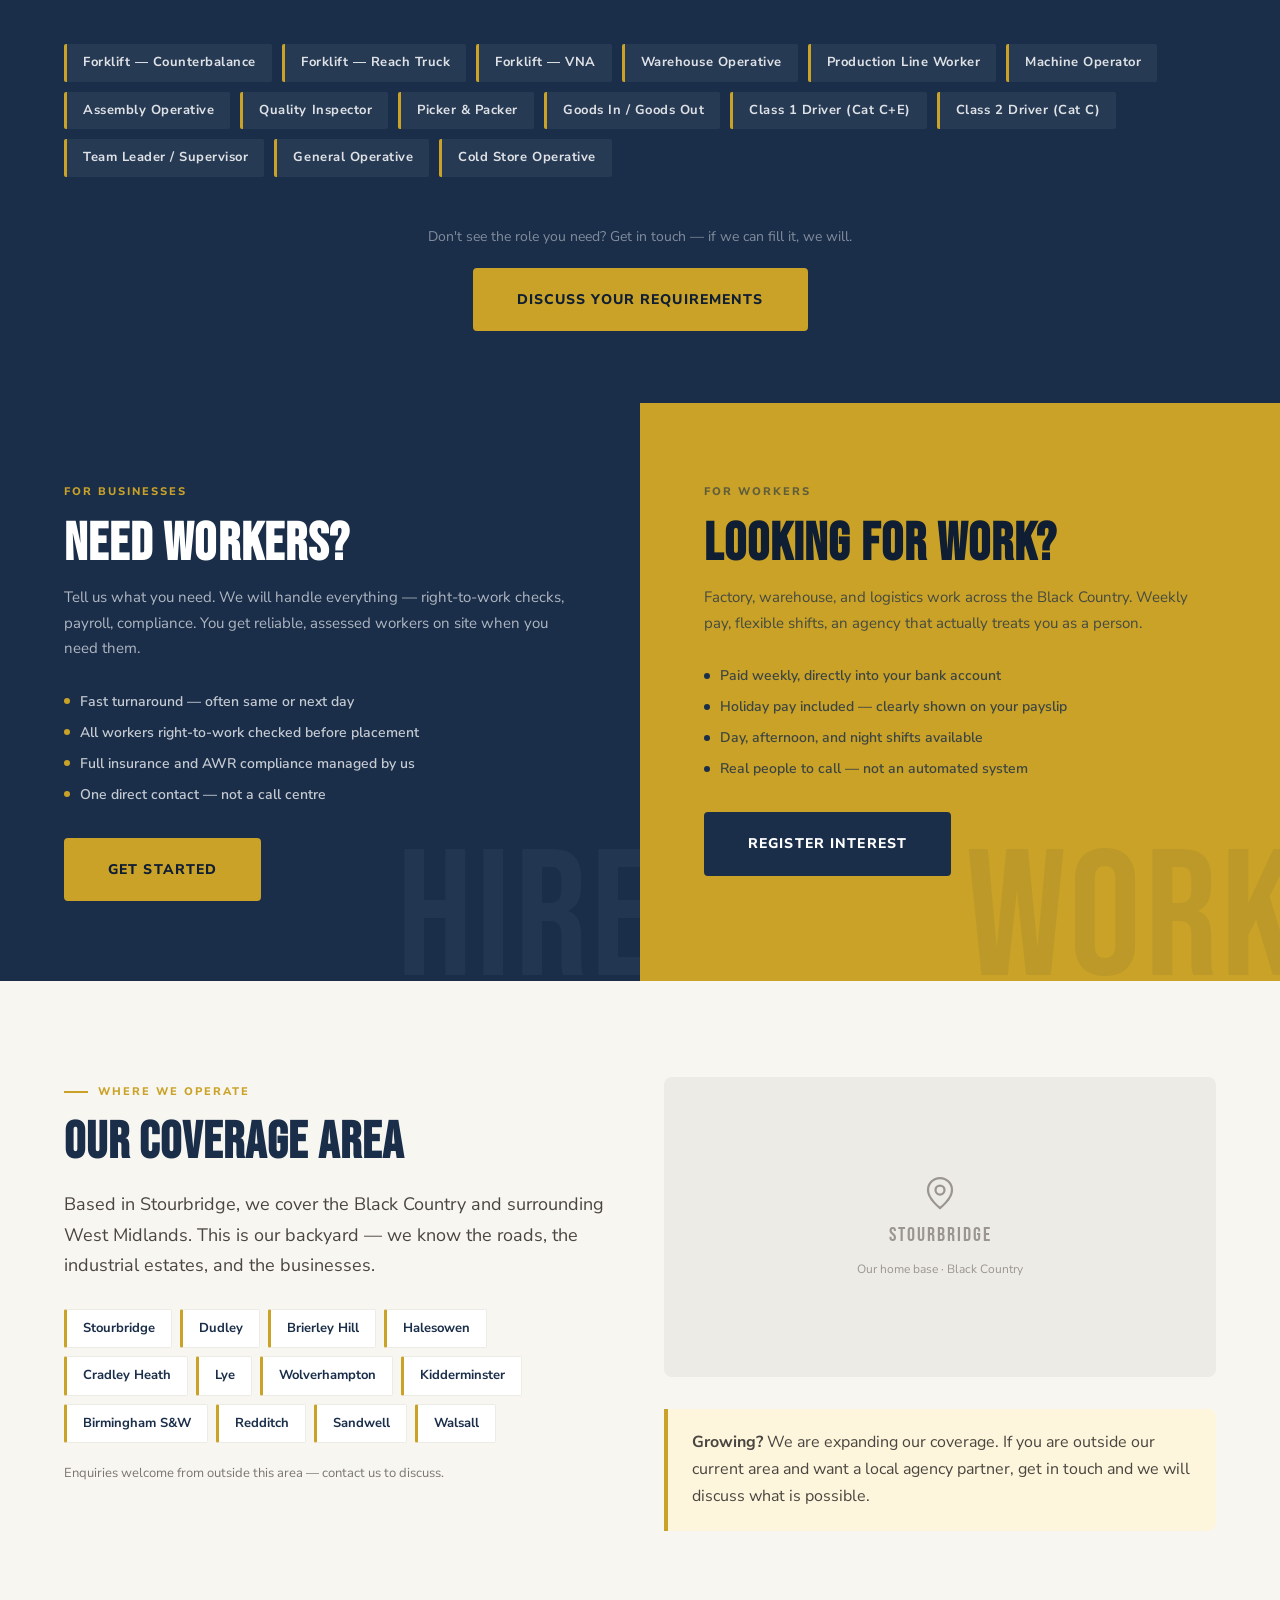
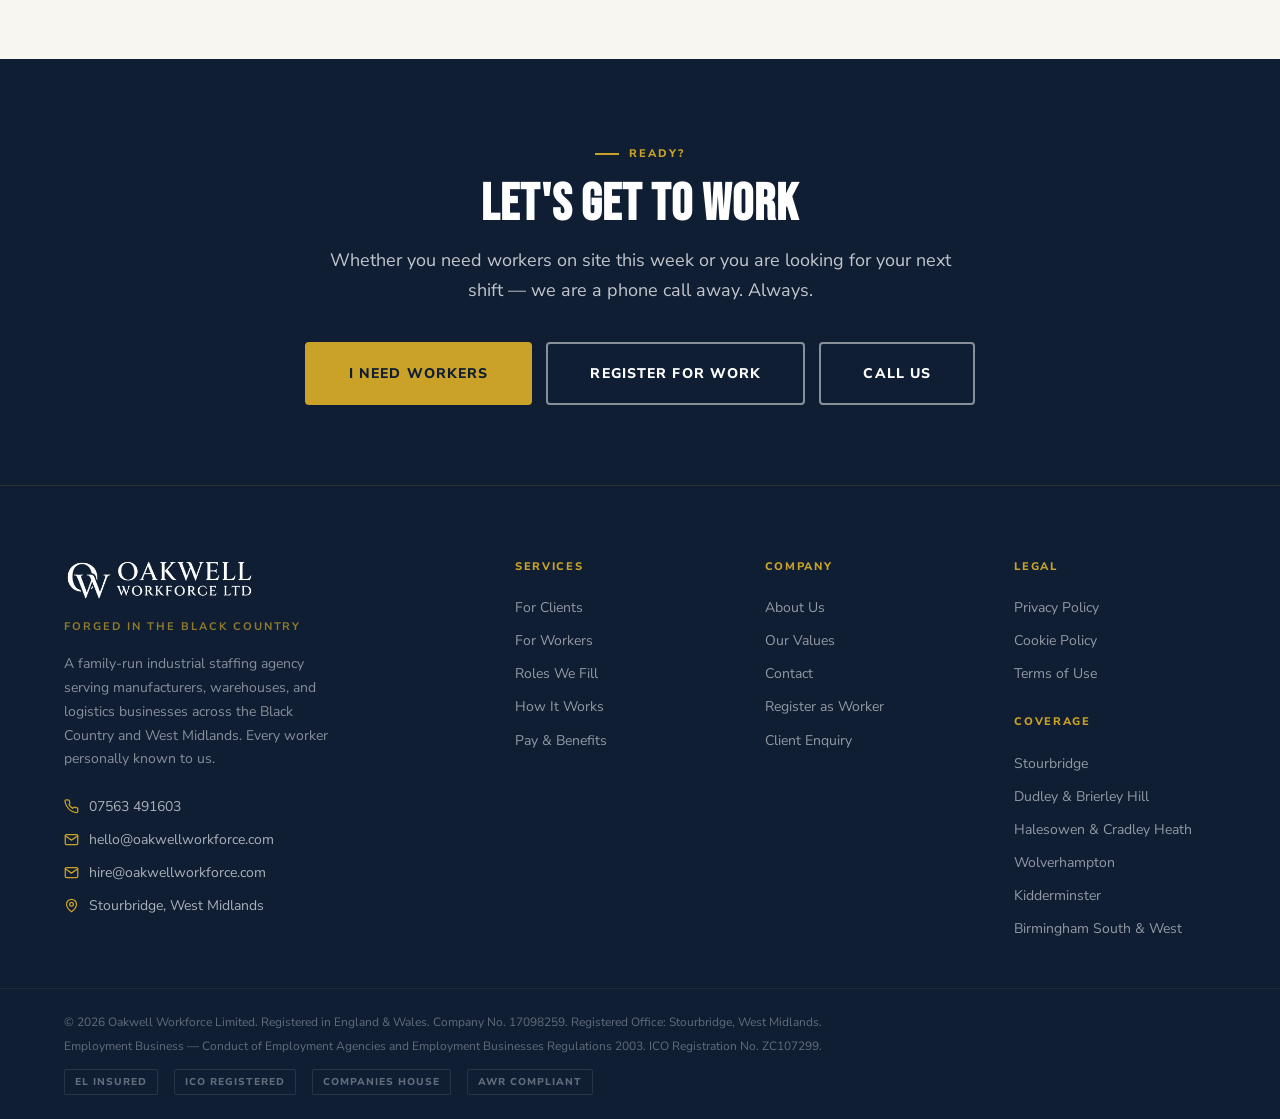
==== commit 874a62ac: "Remove 'Food Production Worker' role tag from index.html" ====
--- a/index.html
+++ b/index.html
@@ -183,7 +183,6 @@
     <span class="role-tag role-tag--dark">Team Leader / Supervisor</span>
     <span class="role-tag role-tag--dark">General Operative</span>
     <span class="role-tag role-tag--dark">Cold Store Operative</span>
-    <span class="role-tag role-tag--dark">Food Production Worker</span>
   </div>
   <div style="text-align:center;margin-top:48px;" class="reveal">
     <p style="color:rgba(255,255,255,0.45);margin-bottom:20px;font-size:14px;">Don&apos;t see the role you need? Get in touch &mdash; if we can fill it, we will.</p>
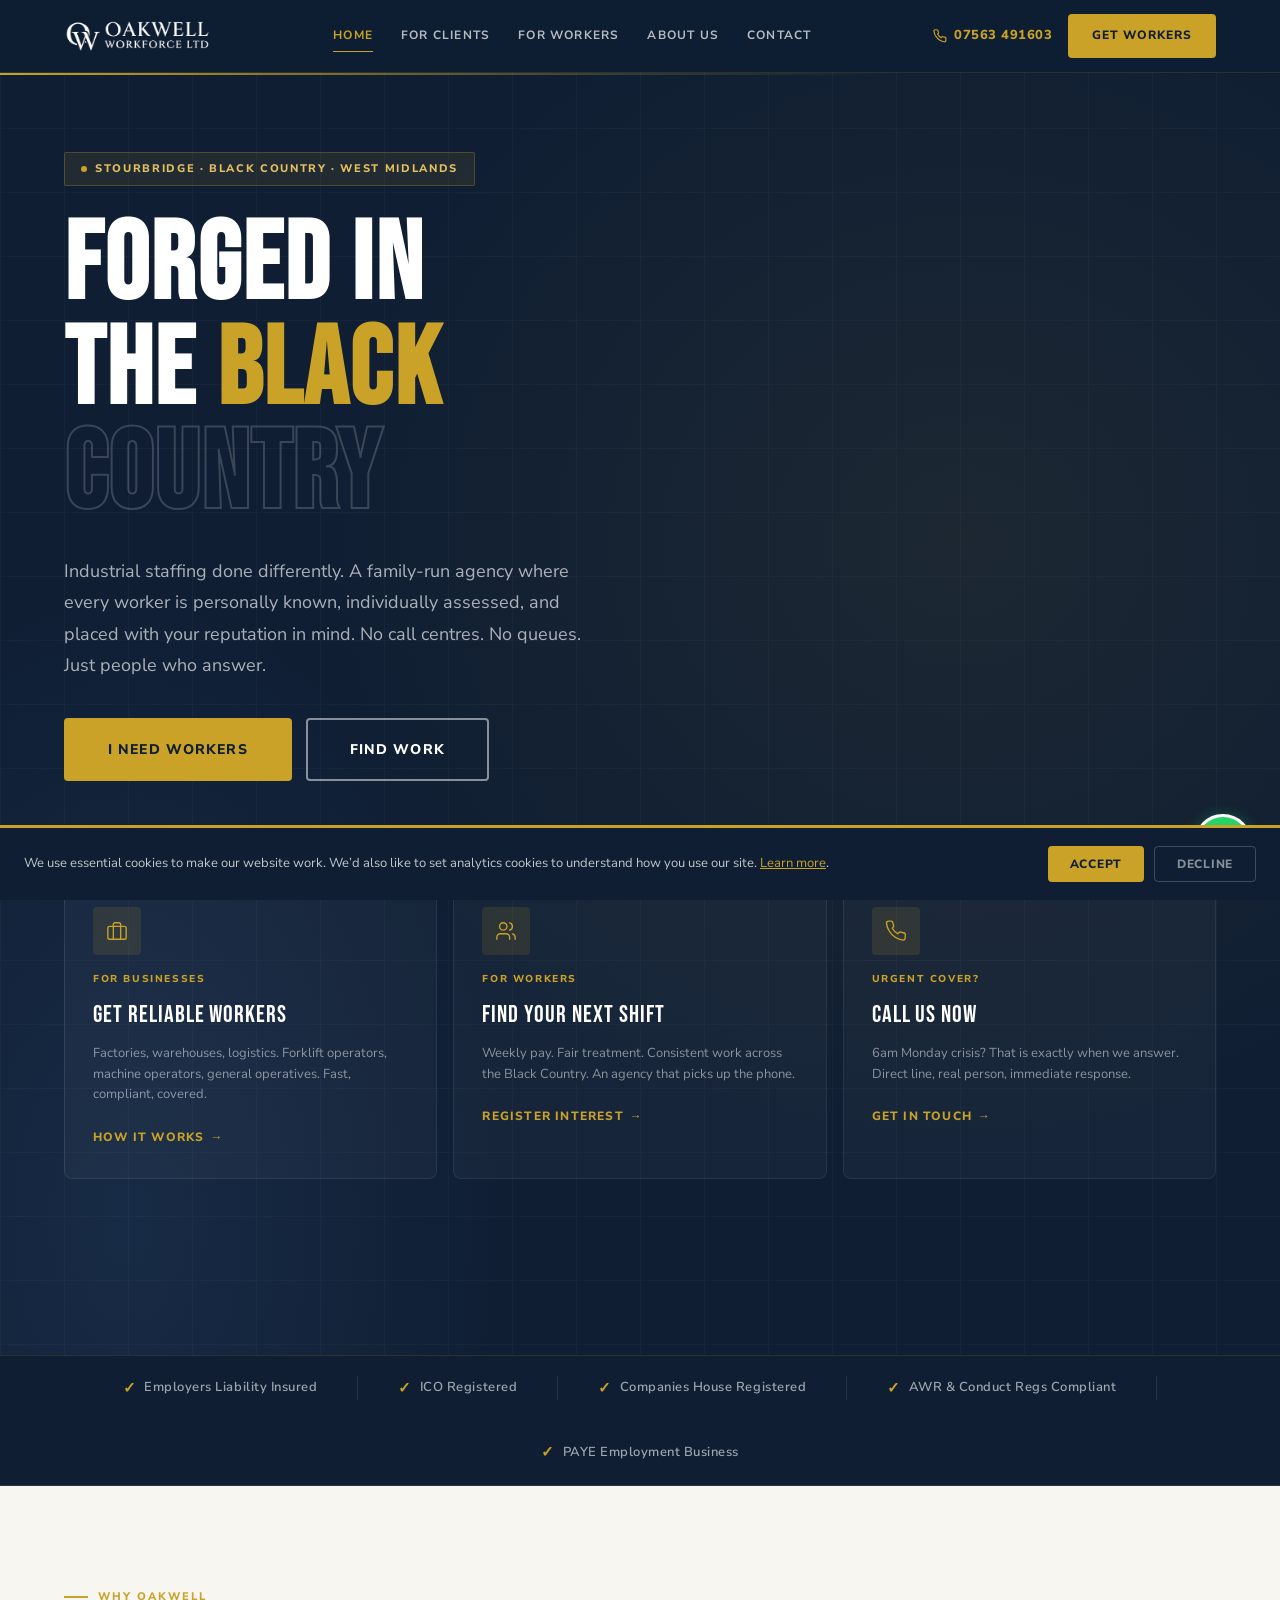
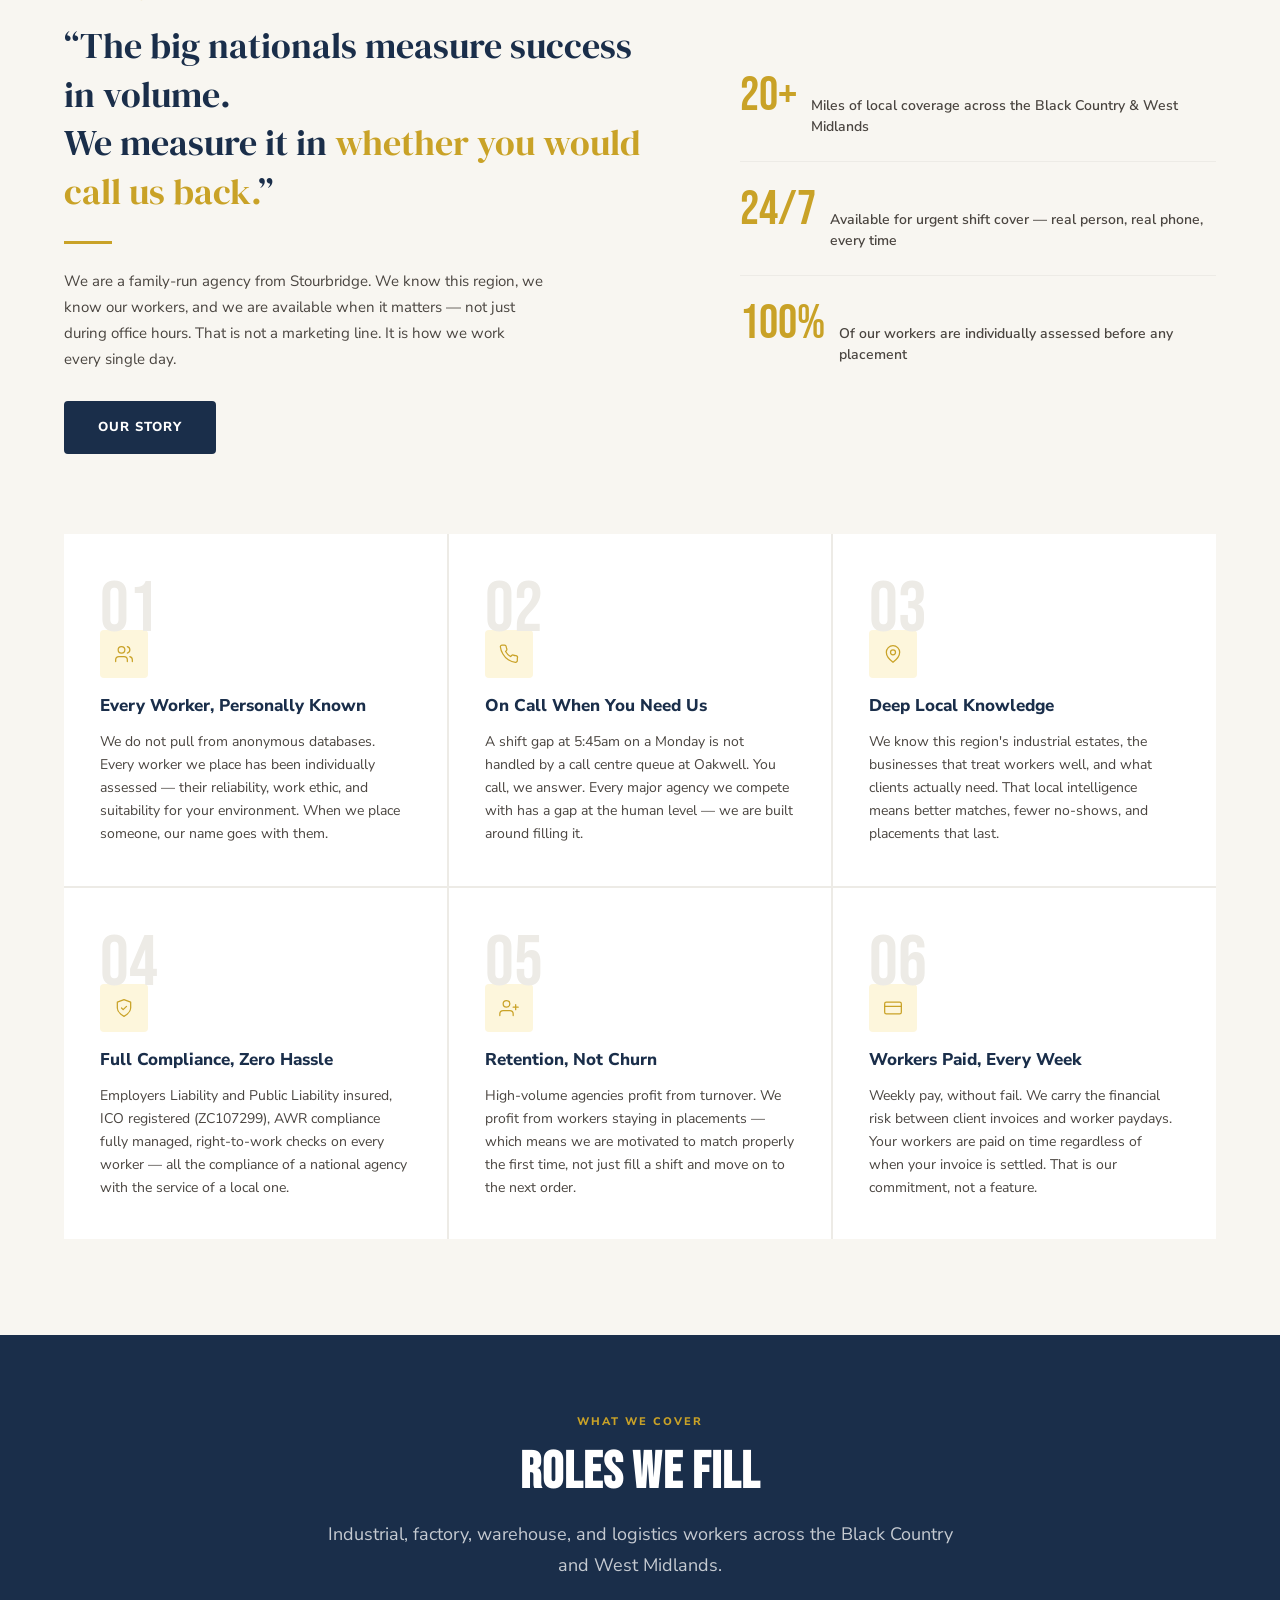
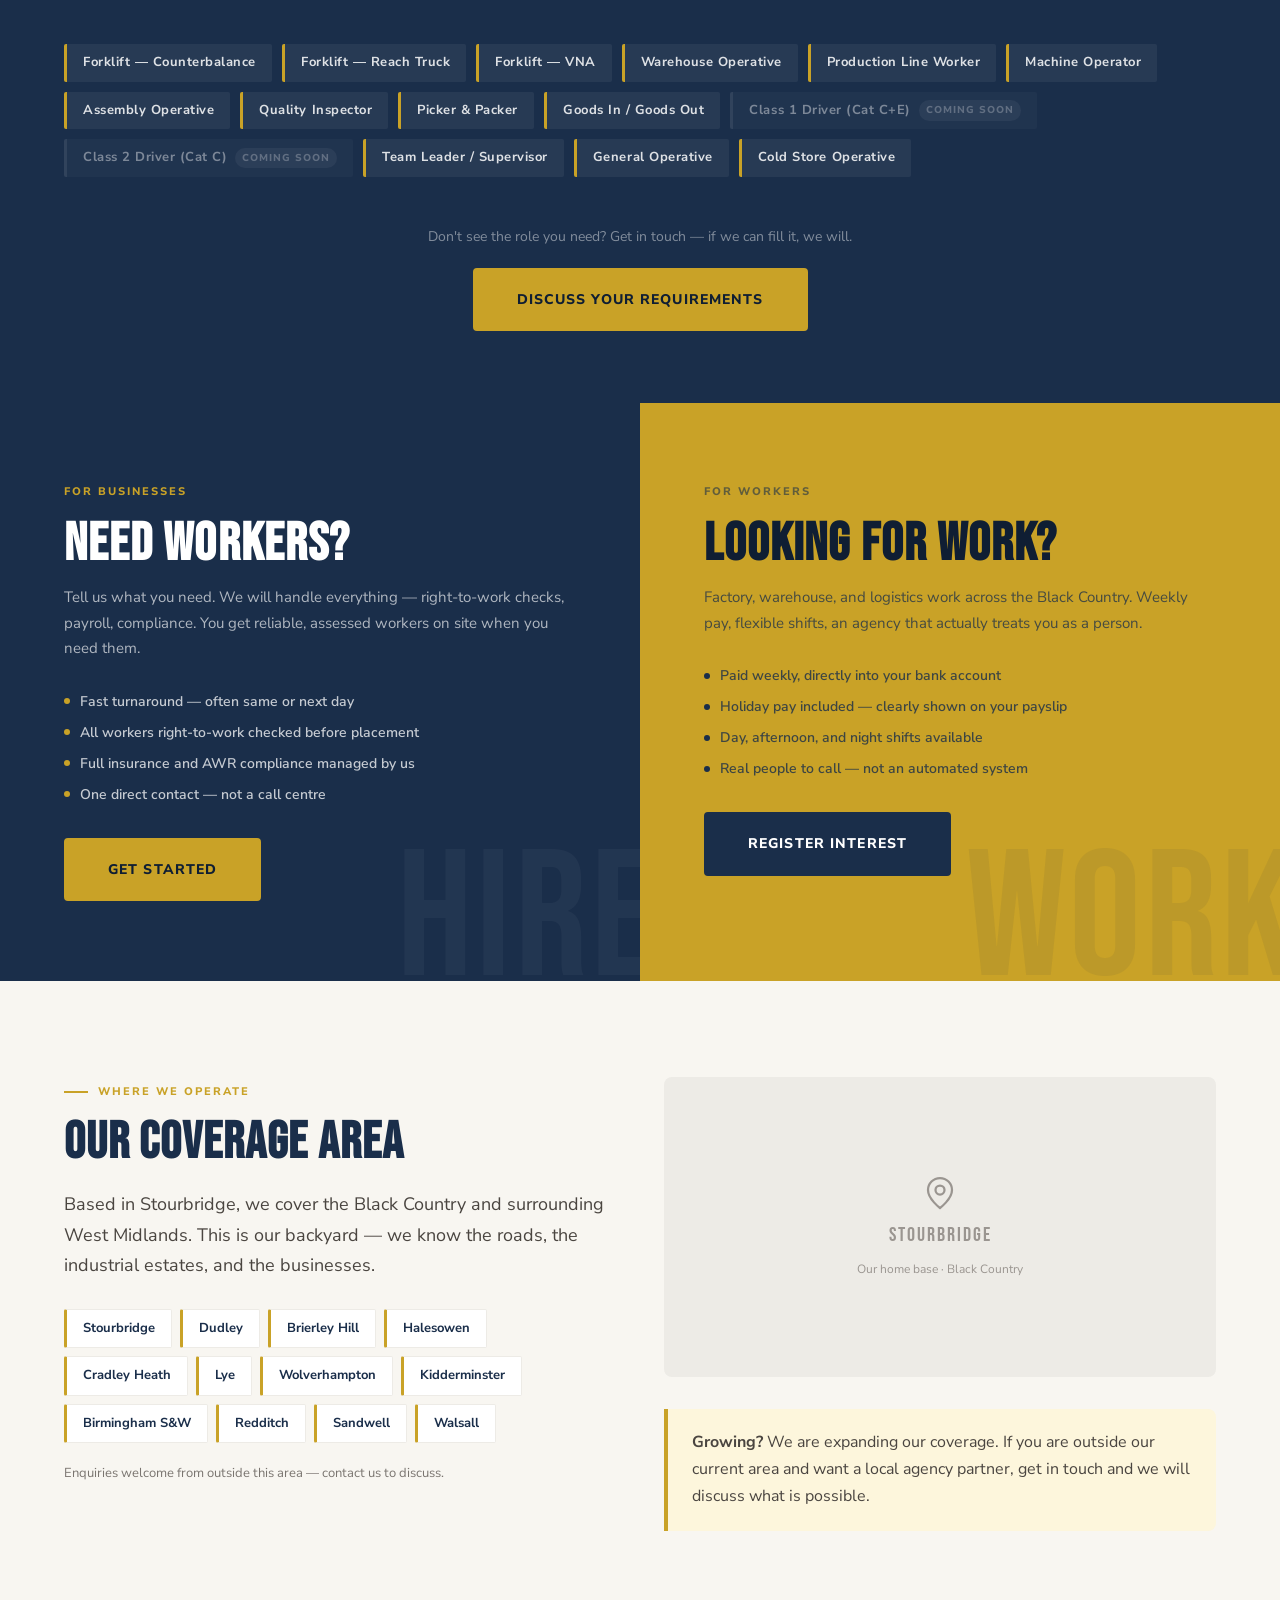
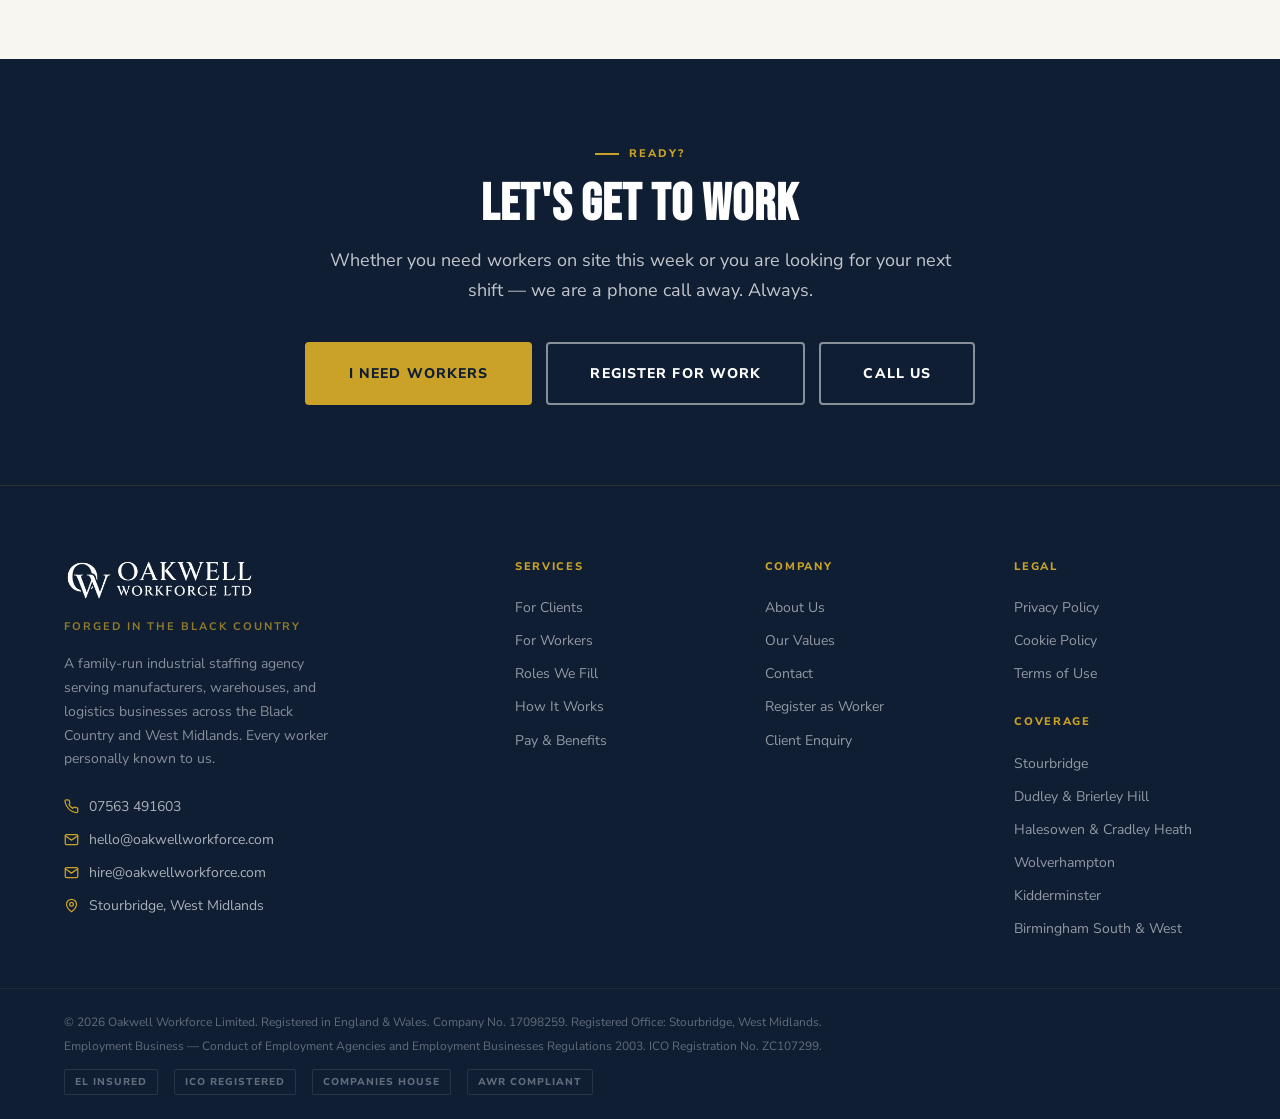
==== commit e905e87d: "Add files via upload" ====
--- a/index.html
+++ b/index.html
@@ -178,8 +178,8 @@
     <span class="role-tag role-tag--dark">Quality Inspector</span>
     <span class="role-tag role-tag--dark">Picker &amp; Packer</span>
     <span class="role-tag role-tag--dark">Goods In / Goods Out</span>
-    <span class="role-tag role-tag--dark">Class 1 Driver (Cat C+E)</span>
-    <span class="role-tag role-tag--dark">Class 2 Driver (Cat C)</span>
+    <span class="role-tag role-tag--dark role-tag--soon">Class 1 Driver (Cat C+E) <span class="role-tag-badge">Coming Soon</span></span>
+    <span class="role-tag role-tag--dark role-tag--soon">Class 2 Driver (Cat C) <span class="role-tag-badge">Coming Soon</span></span>
     <span class="role-tag role-tag--dark">Team Leader / Supervisor</span>
     <span class="role-tag role-tag--dark">General Operative</span>
     <span class="role-tag role-tag--dark">Cold Store Operative</span>
--- a/css/style.css
+++ b/css/style.css
@@ -91,9 +91,14 @@
 .card:hover{box-shadow:var(--shadow-lg);transform:translateY(-4px);border-color:transparent}
 .card--dark{background:rgba(255,255,255,0.04);border-color:rgba(255,255,255,0.08)}
 .card--dark:hover{background:rgba(255,255,255,0.07);border-color:rgba(201,162,39,0.3)}
+.card--soon{opacity:0.6;position:relative;border-style:dashed;border-color:var(--grey-light)}
+.card--soon:hover{box-shadow:none;transform:none;border-color:var(--grey-light);opacity:0.65}
+.card-soon-badge{display:inline-flex;align-items:center;padding:3px 10px;background:var(--grey-light);border-radius:20px;font-size:11px;font-weight:800;letter-spacing:0.08em;text-transform:uppercase;color:var(--grey-dark);margin-bottom:12px}
 .card-icon{width:52px;height:52px;border-radius:var(--radius);background:rgba(201,162,39,0.1);display:flex;align-items:center;justify-content:center;margin-bottom:20px;color:var(--gold)}
+.card-icon--muted{background:var(--grey-light);color:var(--grey)}
 .card-title{font-size:19px;font-weight:800;margin-bottom:10px;color:var(--navy)}
 .card-title--white{color:var(--white)}
+.card-title--muted{color:var(--grey-dark)}
 .card-body{font-size:15px;color:var(--text-mid);line-height:1.65}
 .form-grid{display:grid;grid-template-columns:1fr 1fr;gap:20px}
 .form-group{display:flex;flex-direction:column;gap:6px}
@@ -134,6 +139,9 @@
 .role-tag:hover{background:var(--gold-pale)}
 .role-tag--dark{background:rgba(255,255,255,0.06);color:rgba(255,255,255,0.85)}
 .role-tag--dark:hover{background:rgba(201,162,39,0.12)}
+.role-tag--soon{border-left-color:rgba(255,255,255,0.15);opacity:0.5;gap:8px;cursor:default;pointer-events:none}
+.role-tag--soon:hover{background:rgba(255,255,255,0.06);transform:none}
+.role-tag-badge{font-size:10px;font-weight:800;letter-spacing:0.1em;text-transform:uppercase;padding:2px 7px;background:rgba(255,255,255,0.1);border-radius:20px;color:rgba(255,255,255,0.55);white-space:nowrap}
 #main-footer{background:var(--navy-dark);border-top:1px solid rgba(201,162,39,0.15)}
 .footer-main{padding:72px 0 48px}
 .footer-grid{display:grid;grid-template-columns:2fr 1fr 1fr 1fr;gap:48px}
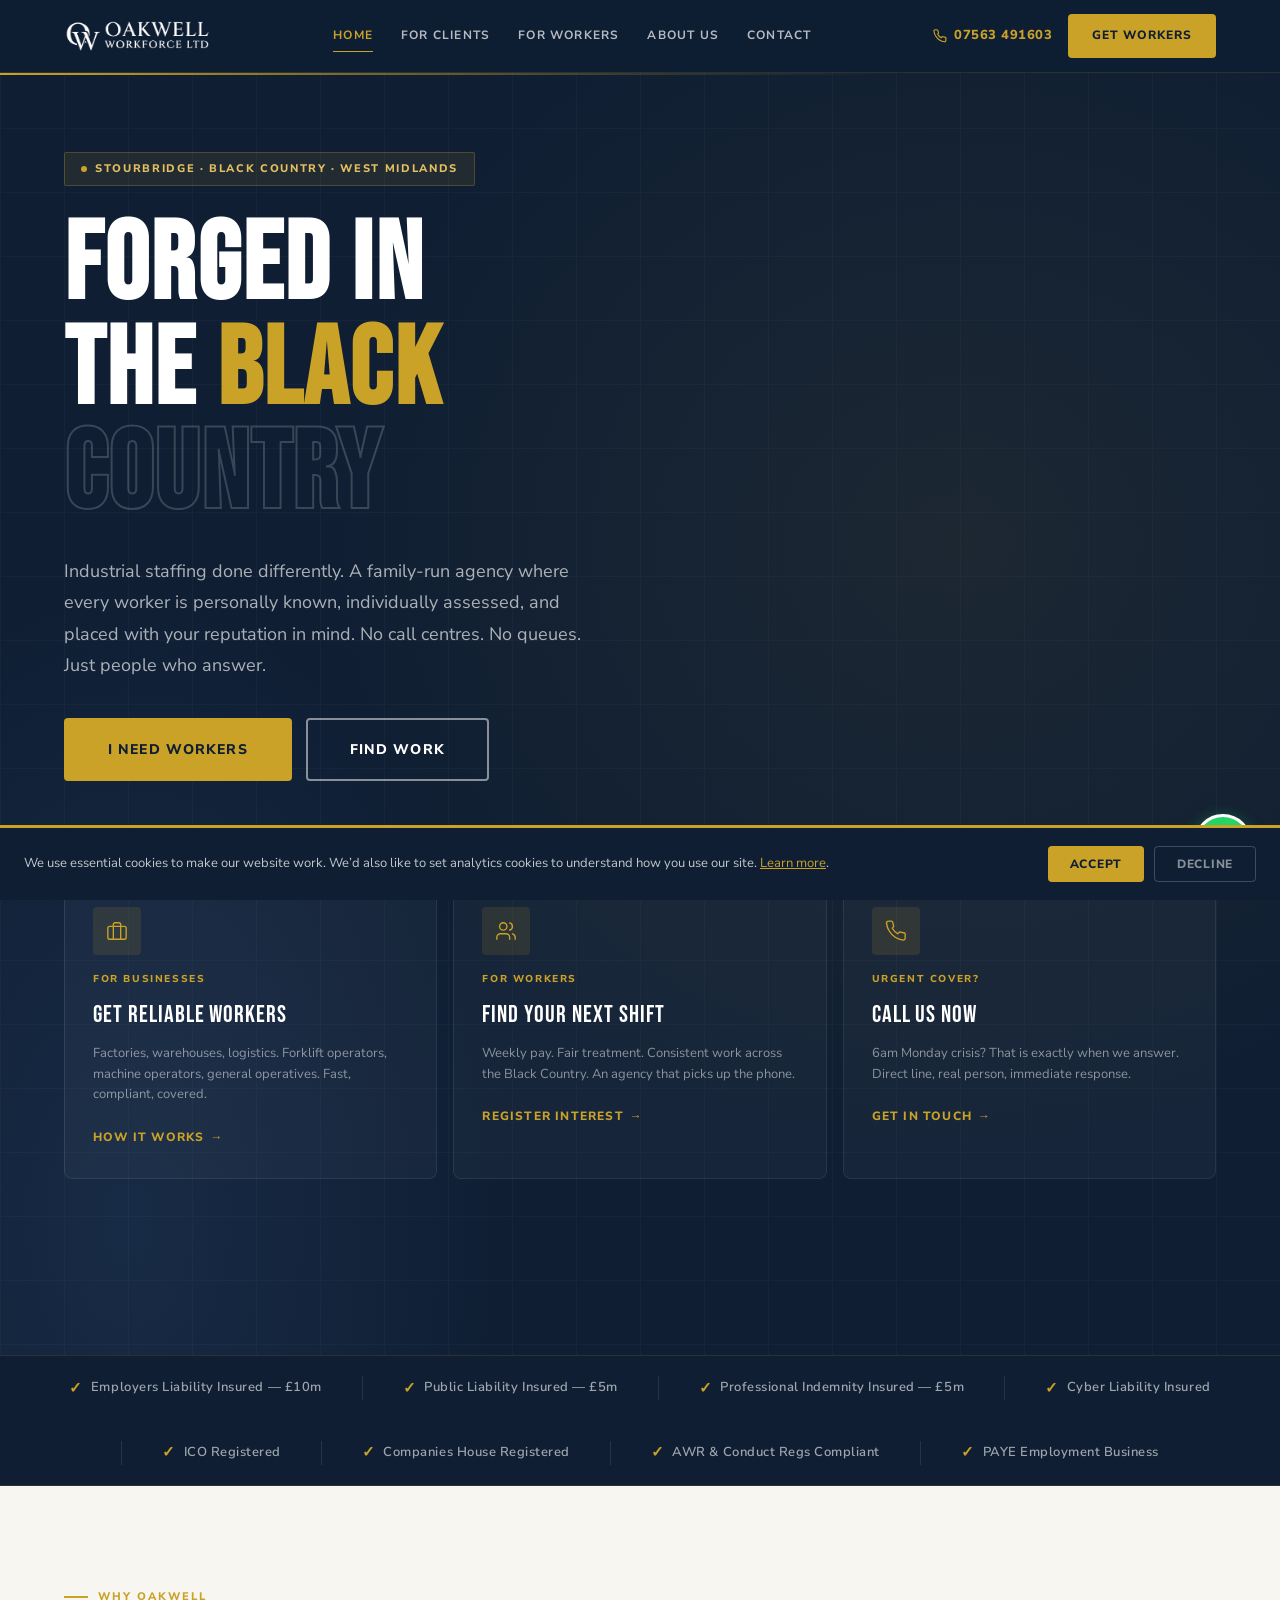
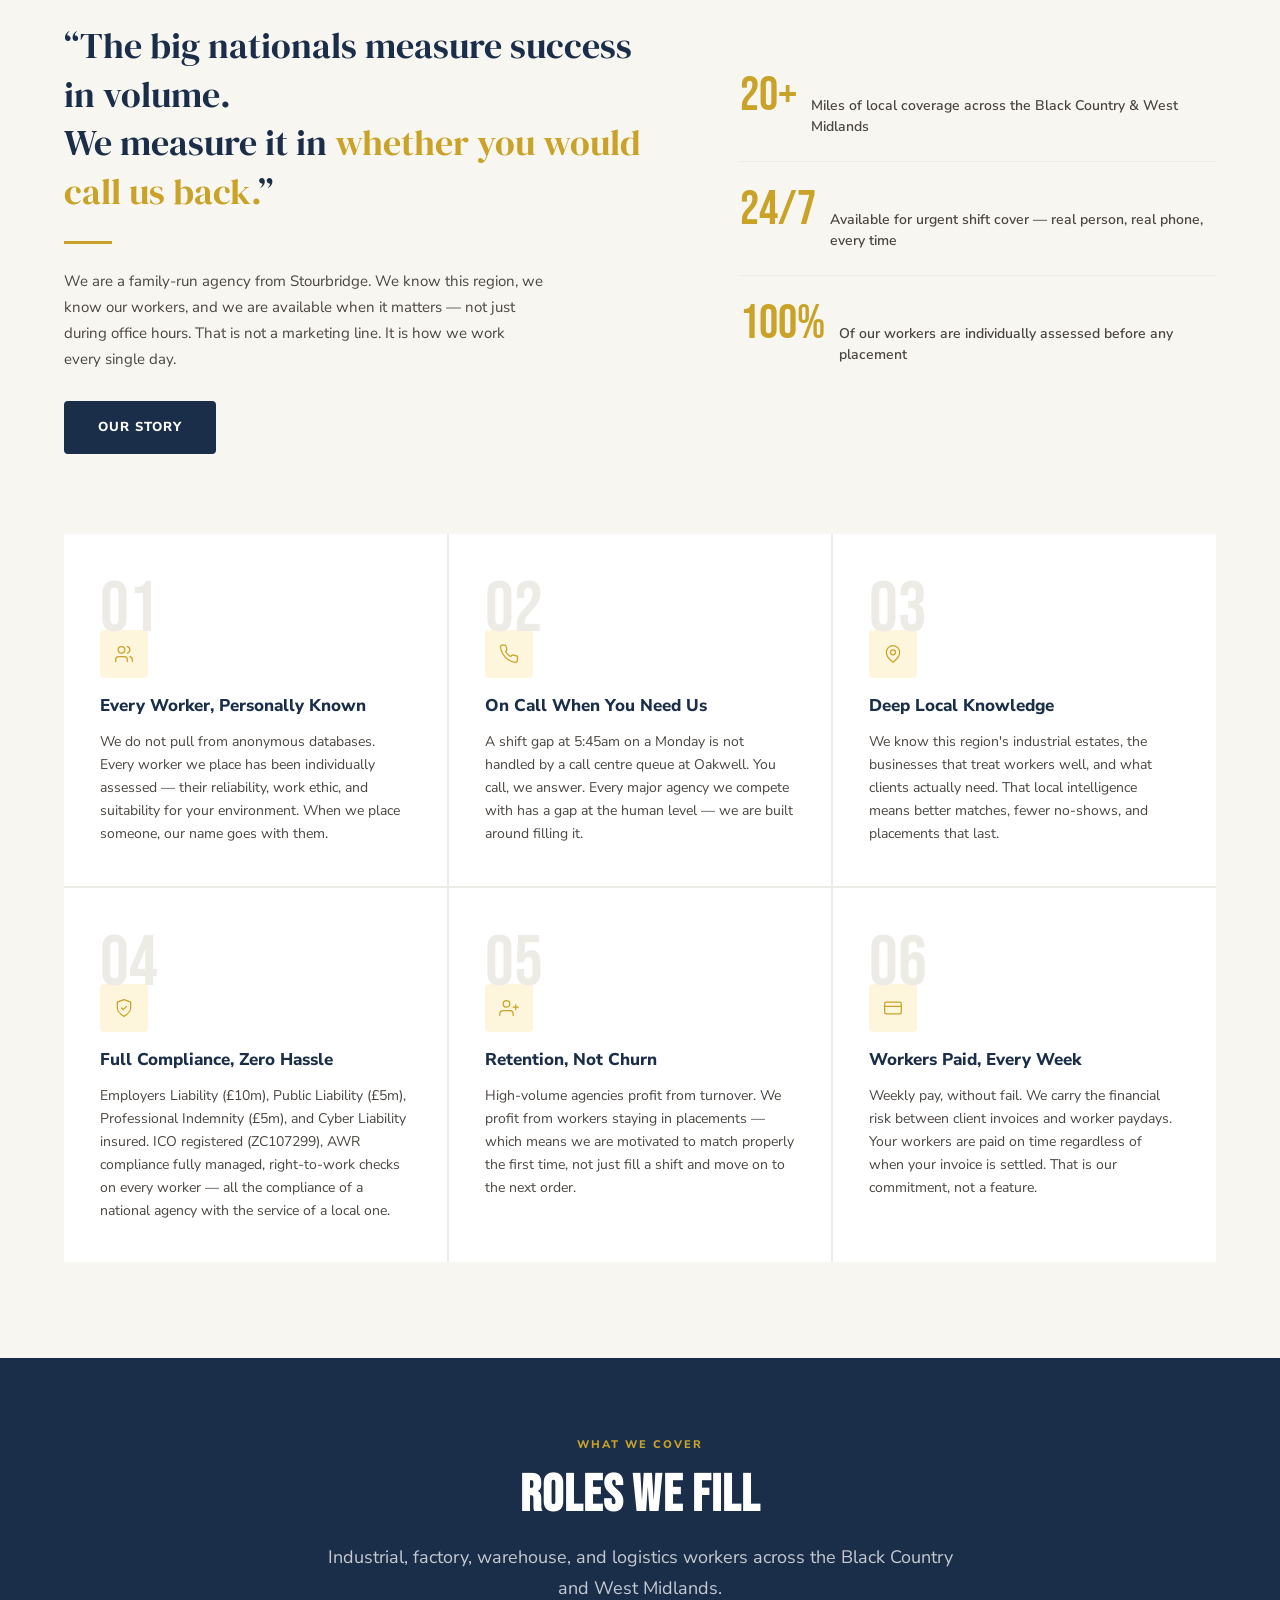
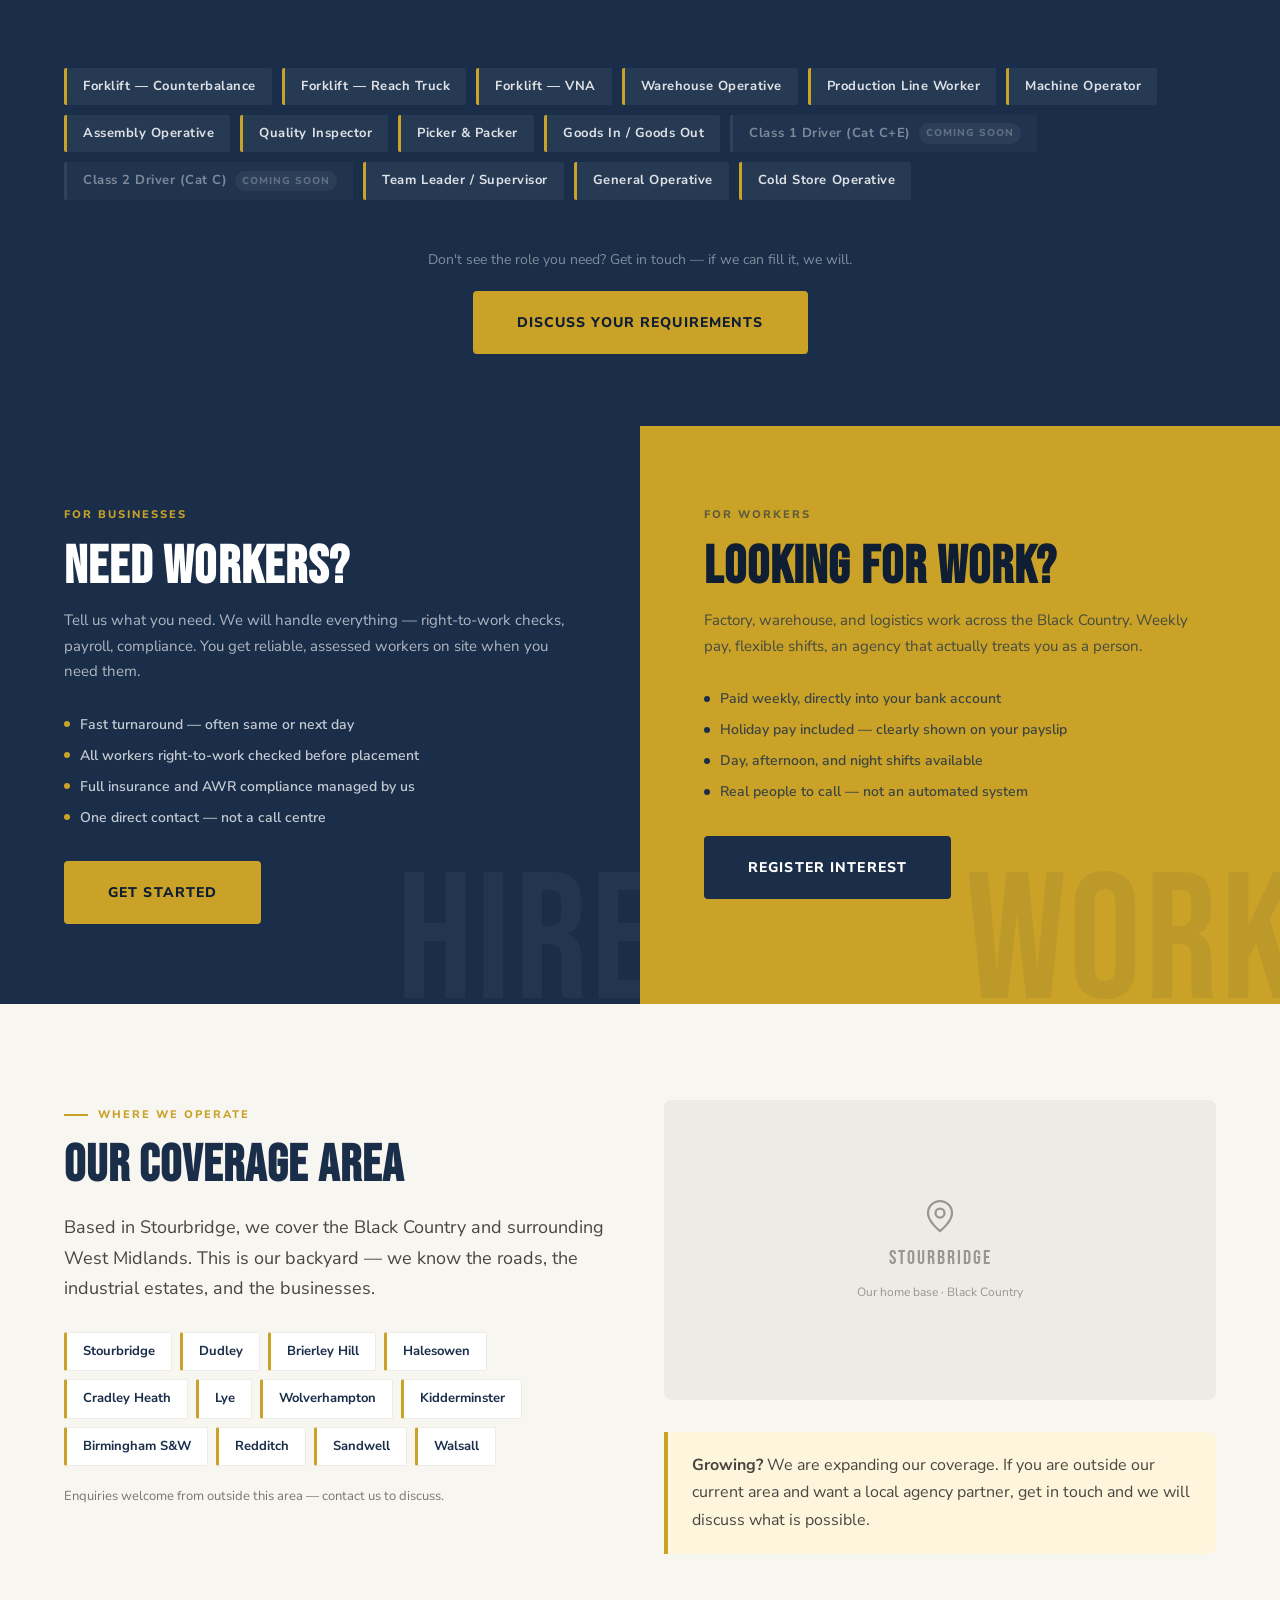
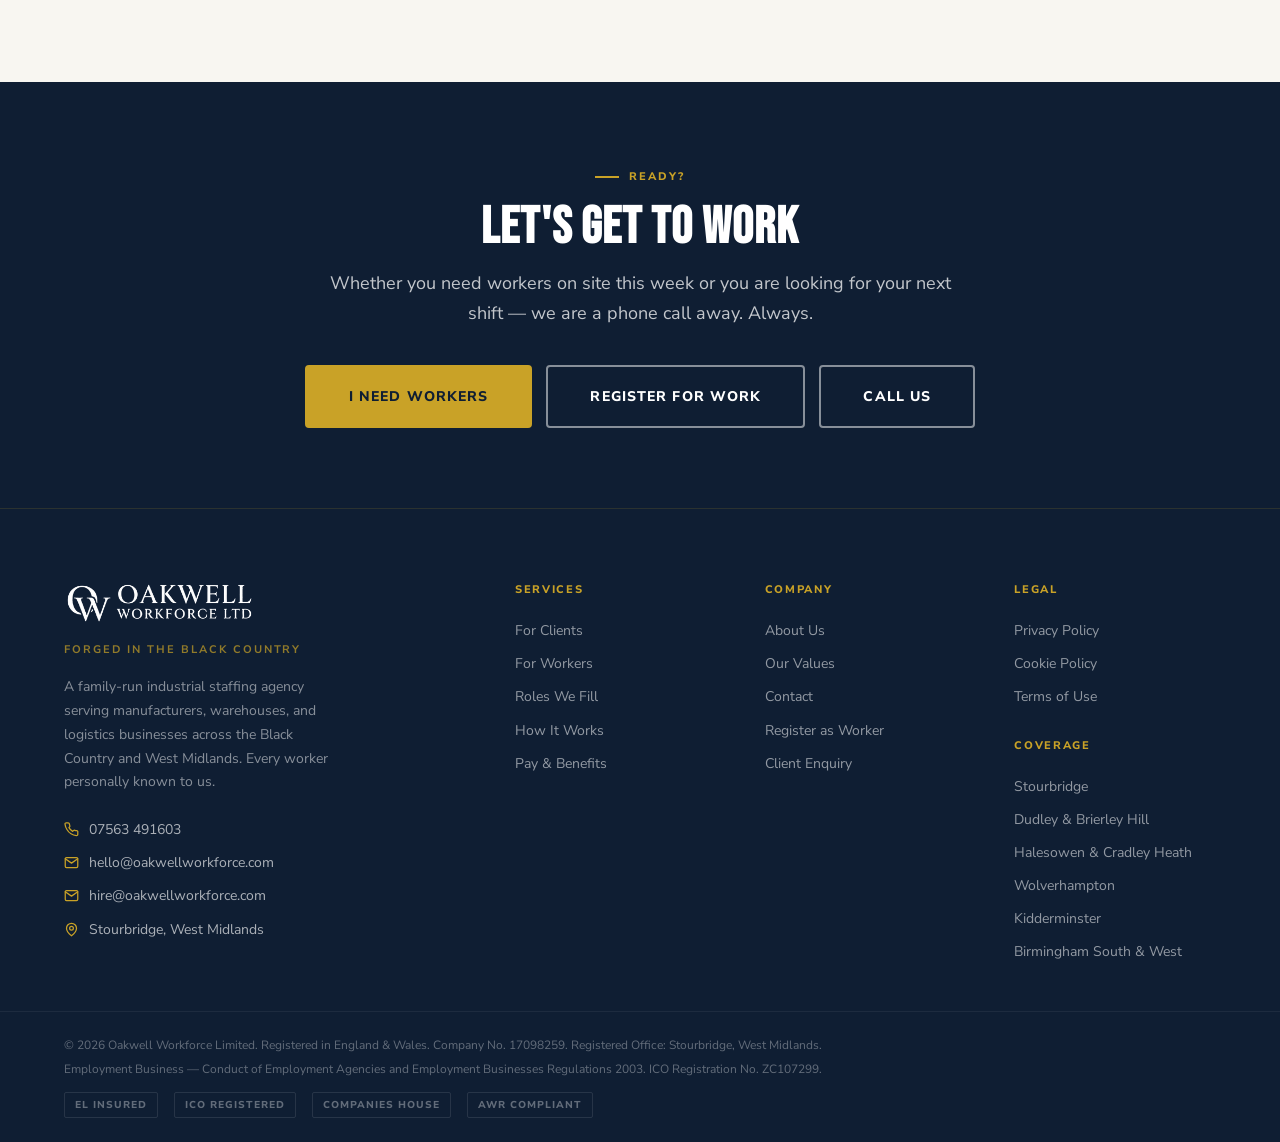
==== commit 3e234313: "Enhance trust items and add USPs with details Updated trust items with insurance details and added n" ====
--- a/index.html
+++ b/index.html
@@ -121,7 +121,13 @@
 
 <div class="trust-bar">
   <div class="trust-bar-inner container">
-    <div class="trust-item"><span class="trust-item-icon">&#10003;</span> Employers Liability Insured</div>
+    <div class="trust-item"><span class="trust-item-icon">&#10003;</span> Employers Liability Insured &mdash; &pound;10m</div>
+    <div class="trust-divider"></div>
+    <div class="trust-item"><span class="trust-item-icon">&#10003;</span> Public Liability Insured &mdash; &pound;5m</div>
+    <div class="trust-divider"></div>
+    <div class="trust-item"><span class="trust-item-icon">&#10003;</span> Professional Indemnity Insured &mdash; &pound;5m</div>
+    <div class="trust-divider"></div>
+    <div class="trust-item"><span class="trust-item-icon">&#10003;</span> Cyber Liability Insured</div>
     <div class="trust-divider"></div>
     <div class="trust-item"><span class="trust-item-icon">&#10003;</span> ICO Registered</div>
     <div class="trust-divider"></div>
@@ -153,7 +159,7 @@
     <div class="usp-item reveal"><span class="usp-num">01</span><div class="usp-iw"><svg xmlns="http://www.w3.org/2000/svg" width="20" height="20" viewBox="0 0 24 24" fill="none" stroke="currentColor" stroke-width="1.5" stroke-linecap="round" stroke-linejoin="round"><path d="M16 21v-2a4 4 0 0 0-4-4H6a4 4 0 0 0-4 4v2"/><circle cx="9" cy="7" r="4"/><path d="M22 21v-2a4 4 0 0 0-3-3.87"/><path d="M16 3.13a4 4 0 0 1 0 7.75"/></svg></div><h3 class="usp-h">Every Worker, Personally Known</h3><p class="usp-b">We do not pull from anonymous databases. Every worker we place has been individually assessed &mdash; their reliability, work ethic, and suitability for your environment. When we place someone, our name goes with them.</p></div>
     <div class="usp-item reveal"><span class="usp-num">02</span><div class="usp-iw"><svg xmlns="http://www.w3.org/2000/svg" width="20" height="20" viewBox="0 0 24 24" fill="none" stroke="currentColor" stroke-width="1.5" stroke-linecap="round" stroke-linejoin="round"><path d="M22 16.92v3a2 2 0 0 1-2.18 2 19.79 19.79 0 0 1-8.63-3.07A19.5 19.5 0 0 1 4.69 12a19.79 19.79 0 0 1-3.07-8.67A2 2 0 0 1 3.6 1.27h3a2 2 0 0 1 2 1.72c.127.96.361 1.903.7 2.81a2 2 0 0 1-.45 2.11L7.91 9a16 16 0 0 0 6 6l1.27-1.27a2 2 0 0 1 2.11-.45c.907.339 1.85.573 2.81.7A2 2 0 0 1 22 16.92z"/></svg></div><h3 class="usp-h">On Call When You Need Us</h3><p class="usp-b">A shift gap at 5:45am on a Monday is not handled by a call centre queue at Oakwell. You call, we answer. Every major agency we compete with has a gap at the human level &mdash; we are built around filling it.</p></div>
     <div class="usp-item reveal"><span class="usp-num">03</span><div class="usp-iw"><svg xmlns="http://www.w3.org/2000/svg" width="20" height="20" viewBox="0 0 24 24" fill="none" stroke="currentColor" stroke-width="1.5" stroke-linecap="round" stroke-linejoin="round"><path d="M20 10c0 6-8 12-8 12s-8-6-8-12a8 8 0 0 1 16 0Z"/><circle cx="12" cy="10" r="3"/></svg></div><h3 class="usp-h">Deep Local Knowledge</h3><p class="usp-b">We know this region&apos;s industrial estates, the businesses that treat workers well, and what clients actually need. That local intelligence means better matches, fewer no-shows, and placements that last.</p></div>
-    <div class="usp-item reveal"><span class="usp-num">04</span><div class="usp-iw"><svg xmlns="http://www.w3.org/2000/svg" width="20" height="20" viewBox="0 0 24 24" fill="none" stroke="currentColor" stroke-width="1.5" stroke-linecap="round" stroke-linejoin="round"><path d="M12 22s8-4 8-10V5l-8-3-8 3v7c0 6 8 10 8 10z"/><path d="m9 12 2 2 4-4"/></svg></div><h3 class="usp-h">Full Compliance, Zero Hassle</h3><p class="usp-b">Employers Liability and Public Liability insured, ICO registered (ZC107299), AWR compliance fully managed, right-to-work checks on every worker — all the compliance of a national agency with the service of a local one.</p></div>
+    <div class="usp-item reveal"><span class="usp-num">04</span><div class="usp-iw"><svg xmlns="http://www.w3.org/2000/svg" width="20" height="20" viewBox="0 0 24 24" fill="none" stroke="currentColor" stroke-width="1.5" stroke-linecap="round" stroke-linejoin="round"><path d="M12 22s8-4 8-10V5l-8-3-8 3v7c0 6 8 10 8 10z"/><path d="m9 12 2 2 4-4"/></svg></div><h3 class="usp-h">Full Compliance, Zero Hassle</h3><p class="usp-b">Employers Liability (£10m), Public Liability (£5m), Professional Indemnity (£5m), and Cyber Liability insured. ICO registered (ZC107299), AWR compliance fully managed, right-to-work checks on every worker — all the compliance of a national agency with the service of a local one.</p></div>
     <div class="usp-item reveal"><span class="usp-num">05</span><div class="usp-iw"><svg xmlns="http://www.w3.org/2000/svg" width="20" height="20" viewBox="0 0 24 24" fill="none" stroke="currentColor" stroke-width="1.5" stroke-linecap="round" stroke-linejoin="round"><path d="M17 21v-2a4 4 0 0 0-4-4H5a4 4 0 0 0-4 4v2"/><circle cx="9" cy="7" r="4"/><line x1="23" y1="11" x2="17" y2="11"/><line x1="20" y1="8" x2="20" y2="14"/></svg></div><h3 class="usp-h">Retention, Not Churn</h3><p class="usp-b">High-volume agencies profit from turnover. We profit from workers staying in placements &mdash; which means we are motivated to match properly the first time, not just fill a shift and move on to the next order.</p></div>
     <div class="usp-item reveal"><span class="usp-num">06</span><div class="usp-iw"><svg xmlns="http://www.w3.org/2000/svg" width="20" height="20" viewBox="0 0 24 24" fill="none" stroke="currentColor" stroke-width="1.5" stroke-linecap="round" stroke-linejoin="round"><rect x="2" y="5" width="20" height="14" rx="2"/><line x1="2" y1="10" x2="22" y2="10"/></svg></div><h3 class="usp-h">Workers Paid, Every Week</h3><p class="usp-b">Weekly pay, without fail. We carry the financial risk between client invoices and worker paydays. Your workers are paid on time regardless of when your invoice is settled. That is our commitment, not a feature.</p></div>
   </div>
